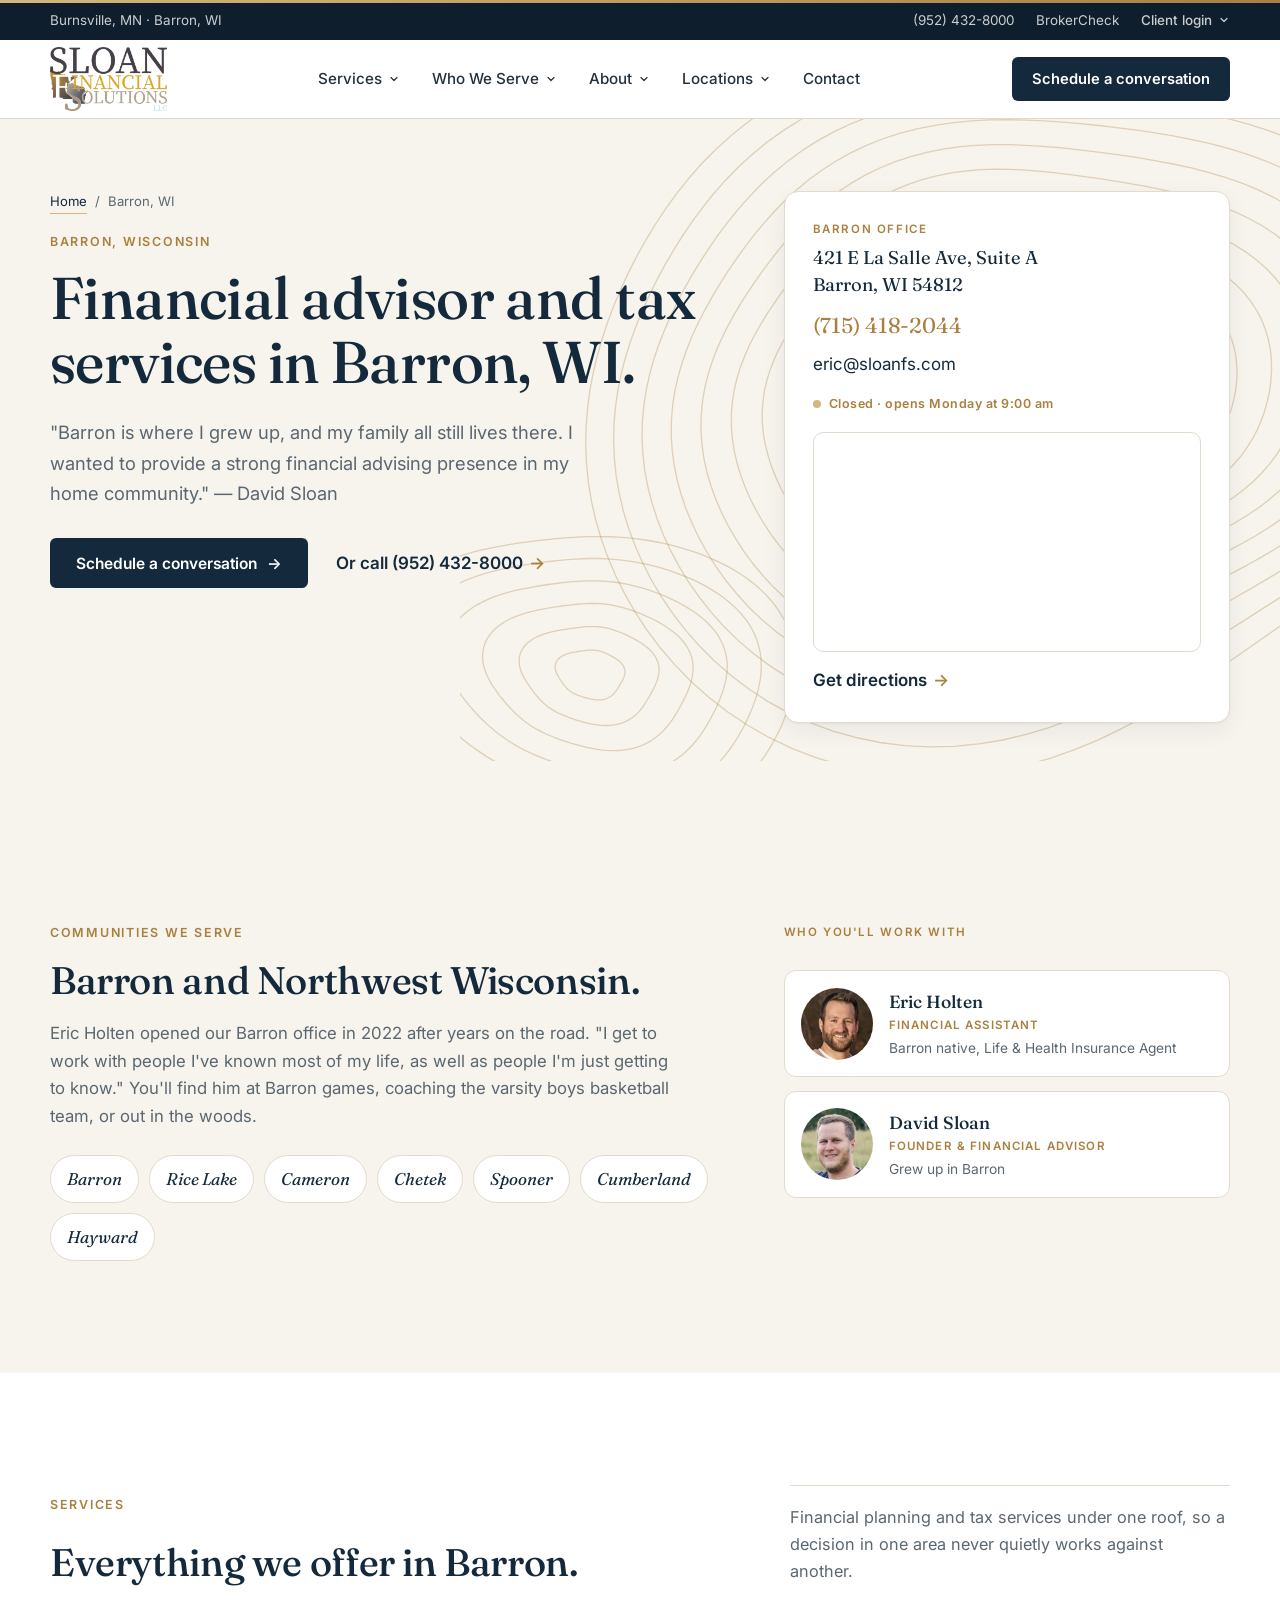
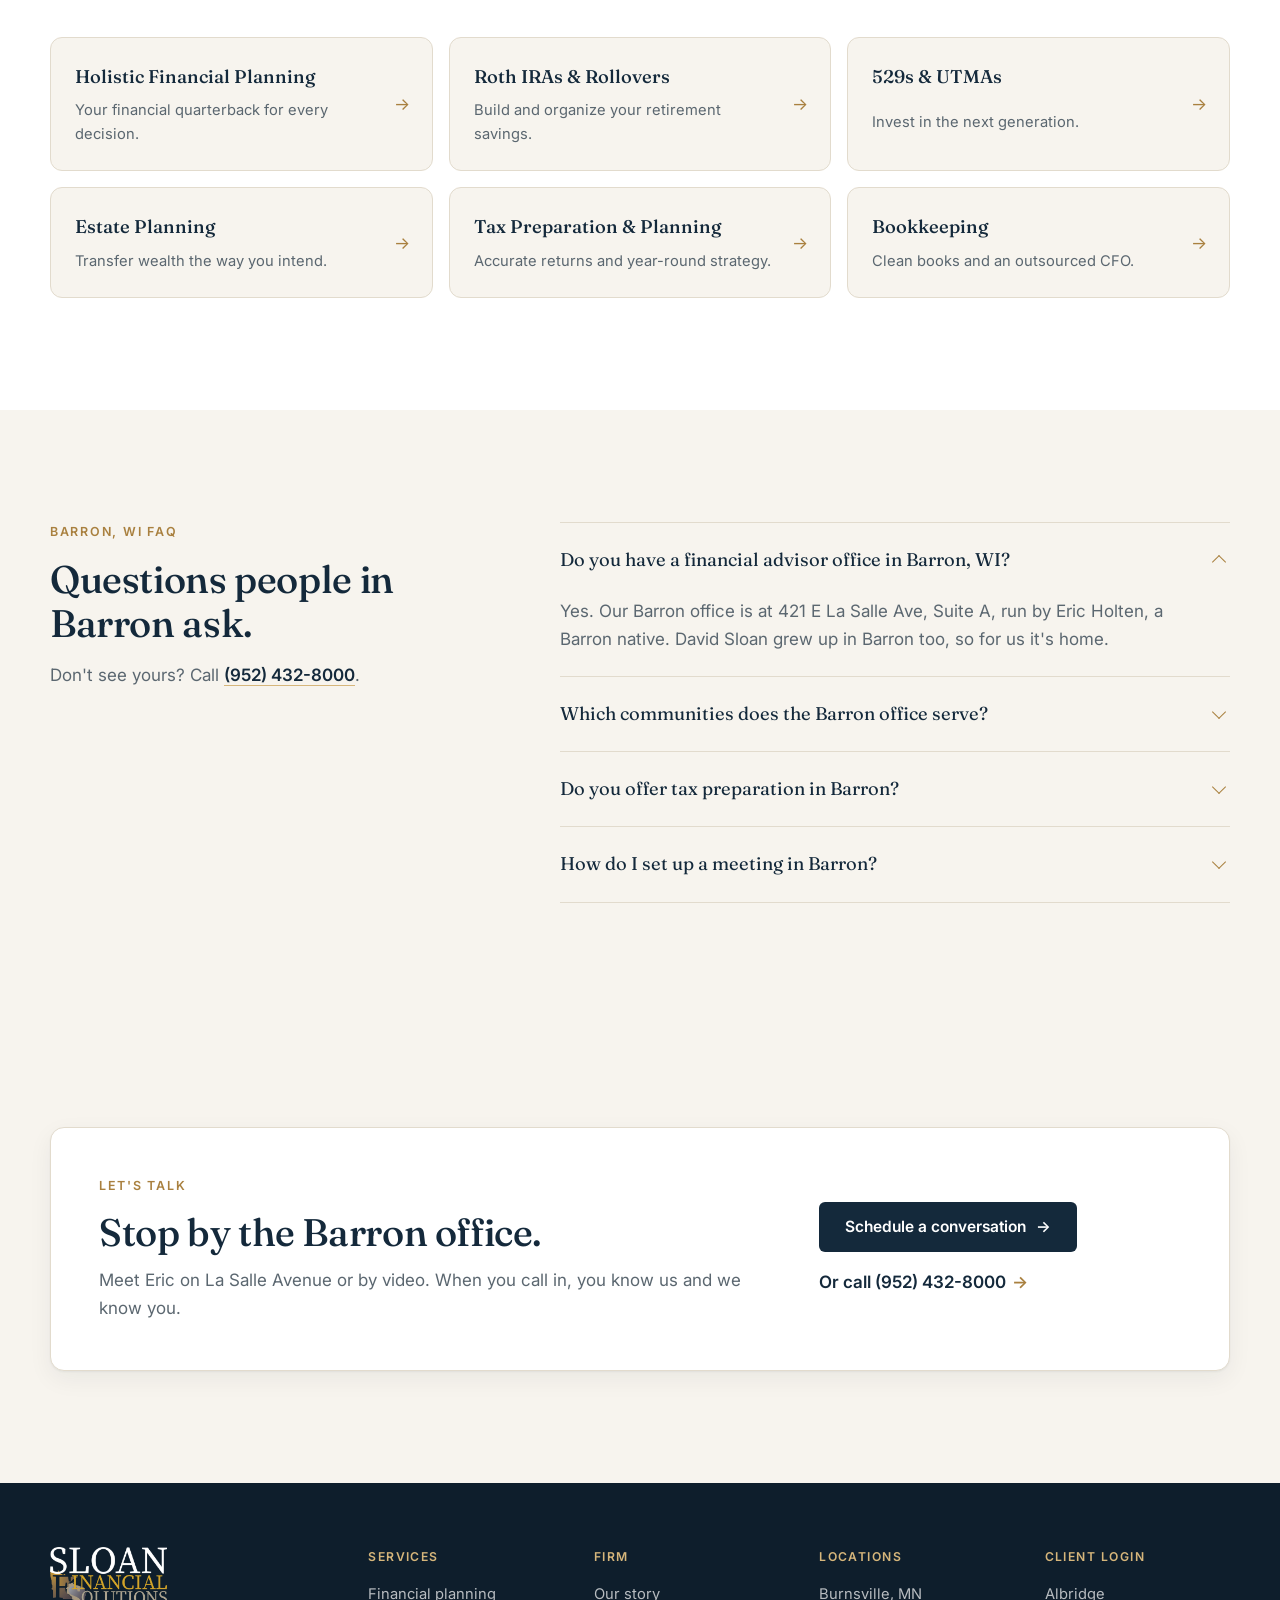
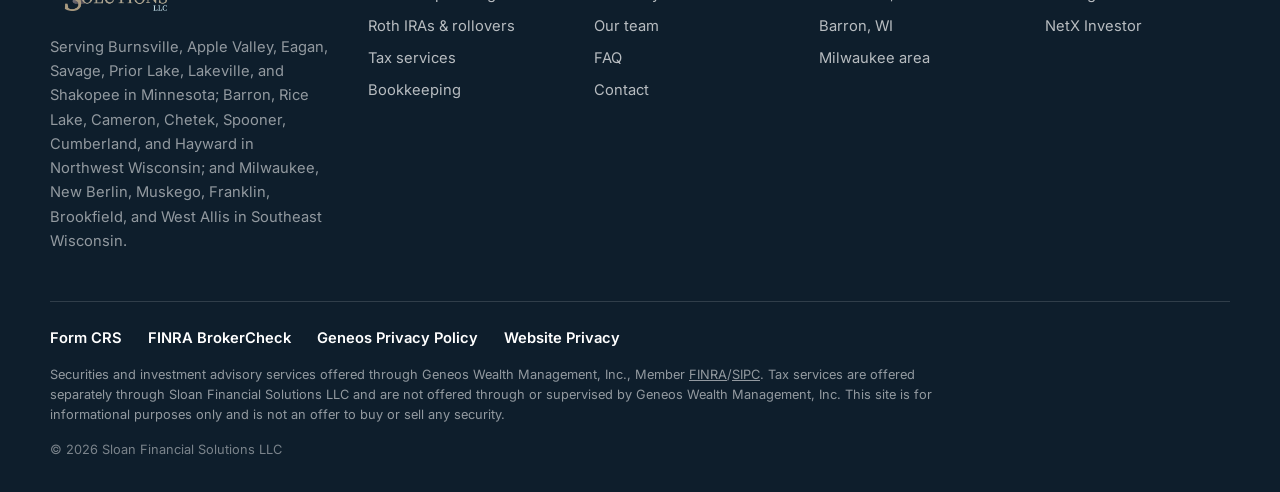
==== barron-wi.html @ e20a3472 "Compliance: point Form CRS and Geneos Privacy Policy links to current Geneos pages Co-Authored-By: C" ====
<!DOCTYPE html>
<html lang="en">
  <head>
    <meta charset="UTF-8" />
    <meta name="viewport" content="width=device-width, initial-scale=1.0" />
    <title>Financial Advisor &amp; Tax Services in Barron, WI | Sloan</title>
    <meta name="description" content="Financial advisor and tax office on La Salle Ave in Barron, WI, serving Rice Lake, Cameron, Chetek, Spooner, Cumberland, and Hayward." />
    <meta name="theme-color" content="#14293b" />
    <meta name="robots" content="index, follow" />
    <link rel="canonical" href="https://www.sloanfs.com/barron-wi" />
    <meta property="og:type" content="website" />
    <meta property="og:url" content="https://www.sloanfs.com/barron-wi" />
    <meta property="og:site_name" content="Sloan Financial Solutions" />
    <meta property="og:title" content="Financial Advisor &amp; Tax Services in Barron, WI | Sloan" />
    <meta property="og:description" content="Financial advisor and tax office on La Salle Ave in Barron, WI, serving Rice Lake, Cameron, Chetek, Spooner, Cumberland, and Hayward." />
    <meta property="og:image" content="https://www.sloanfs.com/og-image.png" />
    <meta name="twitter:card" content="summary_large_image" />
    <link rel="icon" href="/favicon.ico" sizes="any" />
    <link rel="icon" type="image/png" sizes="32x32" href="/favicon-32x32.png" />
    <link rel="icon" type="image/png" sizes="16x16" href="/favicon-16x16.png" />
    <link rel="apple-touch-icon" sizes="180x180" href="/apple-touch-icon.png" />
    <link rel="manifest" href="/site.webmanifest" />
    <link rel="preconnect" href="https://fonts.googleapis.com" />
    <link rel="preconnect" href="https://fonts.gstatic.com" crossorigin />
    <link
      href="https://fonts.googleapis.com/css2?family=Fraunces:ital,opsz,wght@0,9..144,400;0,9..144,500;1,9..144,400&family=Inter:wght@400;500;600&family=Caveat:wght@500&display=swap"
      rel="stylesheet"
    />
    <link rel="stylesheet" href="styles.css?v=13" />
    <script>document.documentElement.classList.add("js");if(!matchMedia("(prefers-reduced-motion: reduce)").matches)document.documentElement.classList.add("motion");</script>
    <script type="application/ld+json">
{
  "@context": "https://schema.org",
  "@type": "FinancialService",
  "@id": "https://www.sloanfs.com/barron-wi#office",
  "name": "Sloan Financial Solutions, Barron office",
  "url": "https://www.sloanfs.com/barron-wi",
  "telephone": "+1-715-418-2044",
  "email": "eric@sloanfs.com",
  "image": "https://www.sloanfs.com/og-image.png",
  "address": {
    "@type": "PostalAddress",
    "streetAddress": "421 E La Salle Ave, Suite A",
    "addressLocality": "Barron",
    "addressRegion": "WI",
    "postalCode": "54812",
    "addressCountry": "US"
  },
  "geo": {
    "@type": "GeoCoordinates",
    "latitude": 45.3999866,
    "longitude": -91.8520518
  },
  "openingHoursSpecification": {
    "@type": "OpeningHoursSpecification",
    "dayOfWeek": [
      "Monday",
      "Tuesday",
      "Wednesday",
      "Thursday",
      "Friday"
    ],
    "opens": "09:00",
    "closes": "16:30"
  },
  "areaServed": [
    "Barron WI",
    "Rice Lake WI",
    "Cameron WI",
    "Chetek WI",
    "Spooner WI",
    "Cumberland WI",
    "Hayward WI"
  ],
  "parentOrganization": {
    "@id": "https://www.sloanfs.com/#burnsville"
  },
  "priceRange": "$$"
}
    </script>
    <script type="application/ld+json">
{
  "@context": "https://schema.org",
  "@type": "FAQPage",
  "mainEntity": [
    {
      "@type": "Question",
      "name": "Do you have a financial advisor office in Barron, WI?",
      "acceptedAnswer": {
        "@type": "Answer",
        "text": "Yes. Our Barron office is at 421 E La Salle Ave, Suite A, run by Eric Holten, a Barron native. David Sloan grew up in Barron too, so for us it's home."
      }
    },
    {
      "@type": "Question",
      "name": "Which communities does the Barron office serve?",
      "acceptedAnswer": {
        "@type": "Answer",
        "text": "We work with clients in Barron, Rice Lake, Cameron, Chetek, Spooner, Cumberland, Hayward, and across Northwest Wisconsin, in person or by video."
      }
    },
    {
      "@type": "Question",
      "name": "Do you offer tax preparation in Barron?",
      "acceptedAnswer": {
        "@type": "Answer",
        "text": "Yes. We prepare individual and business returns and offer year-round tax planning and bookkeeping, coordinated with your financial plan."
      }
    },
    {
      "@type": "Question",
      "name": "How do I set up a meeting in Barron?",
      "acceptedAnswer": {
        "@type": "Answer",
        "text": "Call (715) 418-2044 or email eric@sloanfs.com. Office hours are Monday to Friday, 9:00 to 4:30."
      }
    }
  ]
}
    </script>
    <script type="application/ld+json">
{
  "@context": "https://schema.org",
  "@type": "BreadcrumbList",
  "itemListElement": [
    {
      "@type": "ListItem",
      "position": 1,
      "name": "Home",
      "item": "https://www.sloanfs.com/"
    },
    {
      "@type": "ListItem",
      "position": 2,
      "name": "Barron, WI",
      "item": "https://www.sloanfs.com/barron-wi"
    }
  ]
}
    </script>
  </head>
  <body class="page-detail page-location">
    <a class="skip-link" href="#main">Skip to content</a>
    <div class="scroll-progress" aria-hidden="true"></div>

    <!-- Utility bar -->
    <div class="utility">
      <div class="container utility-row">
        <p class="utility-loc">Burnsville, MN &middot; Barron, WI</p>
        <div class="utility-links">
          <a href="tel:9524328000">(952) 432-8000</a>
          <a href="https://brokercheck.finra.org/" target="_blank" rel="noopener noreferrer">BrokerCheck</a>
          <div class="nav-item has-menu utility-login">
            <button type="button" class="nav-trigger" aria-expanded="false" aria-controls="menu-login">
              Client login
              <svg class="chevron" viewBox="0 0 16 16" aria-hidden="true"><path d="M4 6l4 4 4-4" fill="none" stroke="currentColor" stroke-width="1.6" stroke-linecap="round" stroke-linejoin="round"/></svg>
            </button>
            <div class="nav-menu nav-menu-right" id="menu-login">
              <a href="https://www.mainaccount.com/gwm" target="_blank" rel="noopener noreferrer"><strong>Albridge</strong><span>Account statements and performance</span></a>
              <a href="https://www.netxinvestor.com/nxi/login" target="_blank" rel="noopener noreferrer"><strong>NetX Investor</strong><span>Brokerage account access</span></a>
            </div>
          </div>
        </div>
      </div>
    </div>

    <!-- Header -->
    <header class="site-header">
      <div class="container nav-wrap">
        <a href="/" class="brand" aria-label="Sloan Financial Solutions home">
          <img decoding="async" src="images/logo-horizontal-dark.png" alt="Sloan Financial Solutions LLC" class="brand-logo" width="420" height="230" />
        </a>

        <nav class="main-nav" id="main-nav" aria-label="Main navigation">
          <div class="nav-item has-menu">
            <button type="button" class="nav-trigger" aria-expanded="false" aria-controls="menu-services">
              Services
              <svg class="chevron" viewBox="0 0 16 16" aria-hidden="true"><path d="M4 6l4 4 4-4" fill="none" stroke="currentColor" stroke-width="1.6" stroke-linecap="round" stroke-linejoin="round"/></svg>
            </button>
            <div class="nav-menu nav-menu-wide" id="menu-services">
              <div class="nav-col">
                <p class="nav-col-title"><a class="nav-col-link" href="/financial-planning">Financial services</a></p>
                <a href="/financial-planning#holistic"><strong>Holistic Financial Planning</strong><span>Your financial quarterback</span></a>
                <a href="/financial-planning#roth-ira"><strong>Roth IRAs</strong><span>Build wealth</span></a>
                <a href="/financial-planning#rollovers"><strong>Rollovers</strong><span>Organize wealth</span></a>
                <a href="/financial-planning#saving-for-minors"><strong>Saving for Minors</strong><span>529s and UTMAs</span></a>
                <a href="/financial-planning#estate-planning"><strong>Estate Planning</strong><span>Transfer wealth</span></a>
              </div>
              <div class="nav-col">
                <p class="nav-col-title"><a class="nav-col-link" href="/tax-services">Tax &amp; accounting</a></p>
                <a href="/tax-services#tax-preparation"><strong>Tax Preparation</strong><span>Individuals and businesses</span></a>
                <a href="/tax-services#tax-planning"><strong>Tax Planning</strong><span>Year-round strategy</span></a>
                <a href="/tax-services#bookkeeping"><strong>Bookkeeping</strong><span>For small businesses</span></a>
                <a href="/tax-services#bookkeeping-plus"><strong>Bookkeeping Plus</strong><span>Your outsourced CFO</span></a>
              </div>
            </div>
          </div>

          <div class="nav-item has-menu">
            <button type="button" class="nav-trigger" aria-expanded="false" aria-controls="menu-serve">
              Who We Serve
              <svg class="chevron" viewBox="0 0 16 16" aria-hidden="true"><path d="M4 6l4 4 4-4" fill="none" stroke="currentColor" stroke-width="1.6" stroke-linecap="round" stroke-linejoin="round"/></svg>
            </button>
            <div class="nav-menu nav-menu-list" id="menu-serve"><a href="/#serve"><strong>Near-Retirees</strong></a><a href="/#serve"><strong>Retirees</strong></a><a href="/#serve"><strong>Career Changers</strong></a><a href="/#serve"><strong>Young Professionals</strong></a><a href="/#serve"><strong>Families &amp; Parents</strong></a><a href="/#serve"><strong>Business Owners</strong></a><a href="/#serve"><strong>Recent Inheritance Recipients</strong></a><a href="/#serve"><strong>Legacy Builders</strong></a></div>
          </div>

          <div class="nav-item has-menu">
            <button type="button" class="nav-trigger" aria-expanded="false" aria-controls="menu-about">
              About
              <svg class="chevron" viewBox="0 0 16 16" aria-hidden="true"><path d="M4 6l4 4 4-4" fill="none" stroke="currentColor" stroke-width="1.6" stroke-linecap="round" stroke-linejoin="round"/></svg>
            </button>
            <div class="nav-menu" id="menu-about">
              <a href="our-story.html"><strong>Our Story</strong><span>Why David started Sloan in 2020</span></a>
              <a href="/our-story#team"><strong>Our Team</strong><span>Meet David, Adam, and Eric</span></a>
              <a href="/#process"><strong>How We Work</strong><span>What to expect, step by step</span></a>
              <a href="/#year"><strong>A Year with Sloan</strong><span>What we do together, month by month</span></a>
              <a href="/#faq"><strong>FAQ</strong><span>Straight answers before you call</span></a>
            </div>
          </div>

          <div class="nav-item has-menu">
            <button type="button" class="nav-trigger" aria-expanded="false" aria-controls="menu-locations">
              Locations
              <svg class="chevron" viewBox="0 0 16 16" aria-hidden="true"><path d="M4 6l4 4 4-4" fill="none" stroke="currentColor" stroke-width="1.6" stroke-linecap="round" stroke-linejoin="round"/></svg>
            </button>
            <div class="nav-menu" id="menu-locations">
              <a href="/burnsville-mn"><strong>Burnsville, MN</strong><span>12301 Nicollet Ave, Suite 101</span></a>
              <a href="/barron-wi"><strong>Barron, WI</strong><span>421 E La Salle Ave, Suite A</span></a>
              <a href="/milwaukee-wi"><strong>Milwaukee area</strong><span>Tax &amp; planning by video and phone</span></a>
            </div>
          </div>

          <a class="nav-link" href="/#contact">Contact</a>
        </nav>

        <div class="nav-actions">
          <a href="/#contact" class="button button-primary button-nav">Schedule a conversation</a>
          <button type="button" class="nav-toggle" aria-expanded="false" aria-controls="main-nav" aria-label="Open menu">
            <span></span><span></span><span></span>
          </button>
        </div>
      </div>
    </header>

    <main id="main">
      <section class="story-hero page-hero">
        <img decoding="async" src="images/contours.svg" data-depth="-24" class="hero-contours" alt="" aria-hidden="true" width="900" height="700" />
        <div class="container story-hero-grid">
          <div class="story-hero-copy">
            <nav class="crumbs" aria-label="Breadcrumb"><a href="/">Home</a><span aria-hidden="true">/</span><span>Barron, WI</span></nav>
            <p class="eyebrow">Barron, Wisconsin</p>
            <h1>Financial advisor and tax services in Barron, WI.</h1>
            <p class="lead">"Barron is where I grew up, and my family all still lives there. I wanted to provide a strong financial advising presence in my home community." &mdash; David Sloan</p>
            <div class="hero-actions">
              <a href="/#contact" class="button button-primary button-arrow">Schedule a conversation <span aria-hidden="true">&rarr;</span></a>
              <a href="tel:9524328000" class="text-cta">Or call (952) 432-8000 <span aria-hidden="true">&rarr;</span></a>
            </div>
          </div>
          <aside class="loc-card">
            <p class="loc-card-title">Barron office</p>
            <p class="loc-addr">421 E La Salle Ave, Suite A<br />Barron, WI 54812</p>
            <p><a class="loc-phone" href="tel:7154182044">(715) 418-2044</a></p>
            <p><a href="mailto:eric@sloanfs.com">eric@sloanfs.com</a></p>
            <p class="loc-hours"><span class="status" data-status><span class="status-dot"></span><span class="status-text">Mon to Fri, 9:00 to 4:30</span></span></p>
            <div class="loc-map"><iframe title="Map of the Barron office" src="https://maps.google.com/maps?q=421+E+La+Salle+Ave+Barron+WI+54812&amp;z=14&amp;hl=en&amp;output=embed" loading="lazy" referrerpolicy="no-referrer-when-downgrade"></iframe></div>
            <a class="text-cta" href="https://maps.google.com/?q=421+E+La+Salle+Ave+Barron+WI+54812" target="_blank" rel="noopener noreferrer">Get directions <span aria-hidden="true">&rarr;</span></a>
          </aside>
        </div>
      </section>
      <section class="loc-area section">
        <div class="container loc-area-grid">
          <div>
            <p class="eyebrow">Communities we serve</p>
            <h2>Barron and Northwest Wisconsin.</h2>
            <p class="loc-area-text">Eric Holten opened our Barron office in 2022 after years on the road. "I get to work with people I've known most of my life, as well as people I'm just getting to know." You'll find him at Barron games, coaching the varsity boys basketball team, or out in the woods.</p>
            <ul class="chips"><li>Barron</li><li>Rice Lake</li><li>Cameron</li><li>Chetek</li><li>Spooner</li><li>Cumberland</li><li>Hayward</li></ul>
          </div>
          <div class="loc-people">
            <p class="loc-people-title">Who you'll work with</p>
            <a class="person-mini" href="/our-story#eric">
              <img decoding="async" src="images/team-eric.jpg" alt="Eric Holten" width="120" height="120" loading="lazy" />
              <span><strong>Eric Holten</strong><em>Financial Assistant</em><small>Barron native, Life &amp; Health Insurance Agent</small></span>
            </a><a class="person-mini" href="/our-story#david">
              <img decoding="async" src="images/team-david.jpg" alt="David Sloan" width="120" height="120" loading="lazy" />
              <span><strong>David Sloan</strong><em>Founder &amp; Financial Advisor</em><small>Grew up in Barron</small></span>
            </a>
          </div>
        </div>
      </section>
      <section class="loc-services section">
        <div class="container">
          <div class="section-head">
            <p class="eyebrow">Services</p>
            <h2>Everything we offer in Barron.</h2>
            <p class="section-sub">Financial planning and tax services under one roof, so a decision in one area never quietly works against another.</p>
          </div>
          <div class="loc-svc-grid"><a class="loc-svc" href="/financial-planning#holistic"><strong>Holistic Financial Planning</strong><span>Your financial quarterback for every decision.</span><em aria-hidden="true">&rarr;</em></a><a class="loc-svc" href="/financial-planning#roth-ira"><strong>Roth IRAs &amp; Rollovers</strong><span>Build and organize your retirement savings.</span><em aria-hidden="true">&rarr;</em></a><a class="loc-svc" href="/financial-planning#saving-for-minors"><strong>529s &amp; UTMAs</strong><span>Invest in the next generation.</span><em aria-hidden="true">&rarr;</em></a><a class="loc-svc" href="/financial-planning#estate-planning"><strong>Estate Planning</strong><span>Transfer wealth the way you intend.</span><em aria-hidden="true">&rarr;</em></a><a class="loc-svc" href="/tax-services#tax-preparation"><strong>Tax Preparation &amp; Planning</strong><span>Accurate returns and year-round strategy.</span><em aria-hidden="true">&rarr;</em></a><a class="loc-svc" href="/tax-services#bookkeeping"><strong>Bookkeeping</strong><span>Clean books and an outsourced CFO.</span><em aria-hidden="true">&rarr;</em></a></div>
        </div>
      </section>
      <section class="faq section">
        <div class="container faq-grid">
          <div class="faq-head">
            <p class="eyebrow">Barron, WI FAQ</p>
            <h2>Questions people in Barron ask.</h2>
            <p>Don't see yours? Call <a href="tel:9524328000">(952) 432-8000</a>.</p>
          </div>
          <div class="faq-list">
            <details class="faq-item" open>
              <summary>Do you have a financial advisor office in Barron, WI?</summary>
              <p>Yes. Our Barron office is at 421 E La Salle Ave, Suite A, run by Eric Holten, a Barron native. David Sloan grew up in Barron too, so for us it's home.</p>
            </details>
            <details class="faq-item">
              <summary>Which communities does the Barron office serve?</summary>
              <p>We work with clients in Barron, Rice Lake, Cameron, Chetek, Spooner, Cumberland, Hayward, and across Northwest Wisconsin, in person or by video.</p>
            </details>
            <details class="faq-item">
              <summary>Do you offer tax preparation in Barron?</summary>
              <p>Yes. We prepare individual and business returns and offer year-round tax planning and bookkeeping, coordinated with your financial plan.</p>
            </details>
            <details class="faq-item">
              <summary>How do I set up a meeting in Barron?</summary>
              <p>Call <a href="tel:7154182044">(715) 418-2044</a> or email <a href="mailto:eric@sloanfs.com">eric@sloanfs.com</a>. Office hours are Monday to Friday, 9:00 to 4:30.</p>
            </details>
          </div>
        </div>
      </section>
      <section class="story-cta section">
        <div class="container story-cta-inner">
          <div>
            <p class="eyebrow">Let's talk</p>
            <h2>Stop by the Barron office.</h2>
            <p>Meet Eric on La Salle Avenue or by video. When you call in, you know us and we know you.</p>
          </div>
          <div class="story-cta-actions">
            <a href="/#contact" class="button button-primary button-arrow">Schedule a conversation <span aria-hidden="true">&rarr;</span></a>
            <a href="tel:9524328000" class="text-cta">Or call (952) 432-8000 <span aria-hidden="true">&rarr;</span></a>
          </div>
        </div>
      </section>
    </main>


    <footer class="site-footer">
      <div class="container footer-grid">
        <div>
          <a href="/" class="brand brand-footer" aria-label="Sloan Financial Solutions home">
            <img decoding="async" src="images/logo-horizontal-light.png" alt="Sloan Financial Solutions LLC" class="brand-logo" width="420" height="230" loading="lazy" />
          </a>
          <p class="footer-note">Serving Burnsville, Apple Valley, Eagan, Savage, Prior Lake, Lakeville, and Shakopee in Minnesota; Barron, Rice Lake, Cameron, Chetek, Spooner, Cumberland, and Hayward in Northwest Wisconsin; and Milwaukee, New Berlin, Muskego, Franklin, Brookfield, and West Allis in Southeast Wisconsin.</p>
        </div>
        <div>
          <p class="footer-title">Services</p>
          <ul>
            <li><a href="/financial-planning">Financial planning</a></li>
            <li><a href="/financial-planning#roth-ira">Roth IRAs &amp; rollovers</a></li>
            <li><a href="/tax-services">Tax services</a></li>
            <li><a href="/tax-services#bookkeeping">Bookkeeping</a></li>
          </ul>
        </div>
        <div>
          <p class="footer-title">Firm</p>
          <ul>
            <li><a href="our-story.html">Our story</a></li>
            <li><a href="/our-story#team">Our team</a></li>
            <li><a href="/#faq">FAQ</a></li>
            <li><a href="/#contact">Contact</a></li>
          </ul>
        </div>
        <div>
          <p class="footer-title">Locations</p>
          <ul>
            <li><a href="/burnsville-mn">Burnsville, MN</a></li>
            <li><a href="/barron-wi">Barron, WI</a></li>
            <li><a href="/milwaukee-wi">Milwaukee area</a></li>
          </ul>
        </div>
        <div>
          <p class="footer-title">Client login</p>
          <ul>
            <li><a href="https://www.mainaccount.com/gwm" target="_blank" rel="noopener noreferrer">Albridge</a></li>
            <li><a href="https://www.netxinvestor.com/nxi/login" target="_blank" rel="noopener noreferrer">NetX Investor</a></li>
          </ul>
        </div>
      </div>

      <div class="container footer-legal">
        <p class="legal-links">
          <a href="https://www.geneoswealth.com/reg-bi-form-crs-disclosure.html" target="_blank" rel="noopener noreferrer">Form CRS</a>
          <a href="https://brokercheck.finra.org/" target="_blank" rel="noopener noreferrer">FINRA BrokerCheck</a>
          <a href="https://www.geneoswealth.com/privacy-policy.html" target="_blank" rel="noopener noreferrer">Geneos Privacy Policy</a>
          <a href="privacy.html">Website Privacy</a>
        </p>
        <p class="disclosure">
          Securities and investment advisory services offered through Geneos Wealth Management, Inc.,
          Member <a href="https://www.finra.org/" target="_blank" rel="noopener noreferrer">FINRA</a>/<a href="https://www.sipc.org/" target="_blank" rel="noopener noreferrer">SIPC</a>.
          Tax services are offered separately through Sloan Financial Solutions LLC and are not
          offered through or supervised by Geneos Wealth Management, Inc. This site is for
          informational purposes only and is not an offer to buy or sell any security.
        </p>
        <p class="copyright">&copy; <span id="copyright-year">2026</span> Sloan Financial Solutions LLC</p>
      </div>
    </footer>
    <div class="mobile-cta" aria-label="Quick contact">
      <a href="tel:9524328000" class="mobile-cta-call">Call</a>
      <a href="/#contact" class="mobile-cta-book">Schedule a conversation</a>
    </div>

    <script src="vendor/lenis.min.js" defer></script>
    <script src="script.js?v=13" defer></script>
  </body>
</html>
---- styles.css ----
/* ==================================================================
   Sloan Financial Solutions
   Built from a review of 110 financial advisor homepages:
   warm off-white ground, one deep navy, one brass accent,
   serif display headings, sans body, numerals instead of icons.
   ================================================================== */

:root {
  --bg: #f7f4ee;
  --bg-alt: #efe9de;
  --white: #ffffff;
  --navy: #14293b;
  --navy-2: #1d3a52;
  --navy-3: #0e1e2c;
  --ink: #23313c;
  --muted: #5b6770;
  --line: #e2dbcd;
  --line-dark: rgba(255, 255, 255, 0.14);
  --brass: #a9803f;
  --brass-light: #d6b67b;
  --brass-tint: #f3ead8;
  --radius: 10px;
  --shadow: 0 1px 2px rgba(20, 41, 59, 0.05), 0 8px 24px rgba(20, 41, 59, 0.06);
  --serif: "Fraunces", Georgia, "Times New Roman", serif;
  --sans: "Inter", "Helvetica Neue", Arial, sans-serif;
}

* { box-sizing: border-box; }

html { scroll-behavior: smooth; scroll-padding-top: 90px; }

body {
  margin: 0;
  font-family: var(--sans);
  font-size: 17px;
  line-height: 1.65;
  color: var(--ink);
  background: var(--bg);
  -webkit-font-smoothing: antialiased;
}

img { max-width: 100%; height: auto; display: block; }

[hidden] { display: none !important; }

h1, h2, h3 {
  margin: 0;
  font-family: var(--serif);
  font-weight: 500;
  color: var(--navy);
  letter-spacing: -0.01em;
}

h1 { font-size: clamp(2.4rem, 4.6vw, 3.75rem); line-height: 1.08; }
h2 { font-size: clamp(1.85rem, 3vw, 2.5rem); line-height: 1.15; }
h3 { font-size: 1.3rem; line-height: 1.25; }

p { margin: 0 0 1em; }

a { color: inherit; text-decoration: none; }

ul, ol { margin: 0; padding: 0; list-style: none; }

button { font: inherit; }

.container { width: min(1180px, calc(100% - 48px)); margin: 0 auto; }

.section { padding: 112px 0; }

.section-head { max-width: 680px; margin-bottom: 52px; }

.eyebrow {
  margin: 0 0 14px;
  font-size: 0.78rem;
  font-weight: 600;
  letter-spacing: 0.14em;
  text-transform: uppercase;
  color: var(--brass);
}

.eyebrow-light { color: var(--brass-light); }

.visually-hidden {
  position: absolute;
  width: 1px;
  height: 1px;
  overflow: hidden;
  clip: rect(0 0 0 0);
  white-space: nowrap;
}

.skip-link {
  position: absolute;
  left: 16px;
  top: -60px;
  z-index: 100;
  padding: 10px 16px;
  background: var(--navy);
  color: #fff;
  border-radius: 6px;
}

.skip-link:focus { top: 12px; }

:focus-visible { outline: 2px solid var(--brass); outline-offset: 3px; }

/* ------------------------------------------------------------------
   Buttons and links
   ------------------------------------------------------------------ */

.button {
  display: inline-flex;
  align-items: center;
  justify-content: center;
  min-height: 50px;
  padding: 0 26px;
  border-radius: 6px;
  font-size: 0.97rem;
  font-weight: 600;
  white-space: nowrap;
  transition: background 0.2s ease;
}

.button-primary { background: var(--navy); color: #fff; }

.button-primary:hover { background: var(--navy-2); }

.button-nav { min-height: 44px; padding: 0 20px; font-size: 0.92rem; }

.text-cta {
  display: inline-flex;
  align-items: center;
  gap: 6px;
  font-weight: 600;
  color: var(--navy);
}

.text-cta span { color: var(--brass); transition: transform 0.2s ease; }

.text-cta:hover span { transform: translateX(3px); }

.text-cta-light { color: #fff; }

.text-cta-light span { color: var(--brass-light); }

/* ------------------------------------------------------------------
   Utility bar
   ------------------------------------------------------------------ */

.utility { background: var(--navy-3); color: rgba(255, 255, 255, 0.78); font-size: 0.84rem; }

.utility-row {
  display: flex;
  align-items: center;
  justify-content: space-between;
  gap: 16px;
  min-height: 40px;
}

.utility-loc { margin: 0; }

.utility-links { display: flex; align-items: center; gap: 22px; }

.utility-links > a:hover { color: #fff; }

.utility .nav-trigger {
  padding: 4px 0;
  color: rgba(255, 255, 255, 0.78);
  font-size: 0.84rem;
  background: none;
}

.utility .nav-trigger:hover,
.utility .nav-item.open .nav-trigger { color: #fff; background: none; }

/* ------------------------------------------------------------------
   Header and navigation
   ------------------------------------------------------------------ */

.site-header {
  position: sticky;
  top: 0;
  z-index: 50;
  background: rgba(255, 255, 255, 0.97);
  border-bottom: 1px solid var(--line);
}

.nav-wrap {
  display: flex;
  align-items: center;
  justify-content: space-between;
  gap: 24px;
  min-height: 78px;
}

.brand { display: inline-flex; align-items: center; gap: 12px; }

.brand-mark {
  display: inline-flex;
  align-items: center;
  justify-content: center;
  width: 40px;
  height: 40px;
  border-radius: 50%;
  background: var(--navy);
  font-family: var(--serif);
  font-size: 1.2rem;
  color: var(--brass-light);
}

.brand-text { display: inline-flex; flex-direction: column; line-height: 1.2; }

.brand-text strong {
  font-family: var(--serif);
  font-size: 1.12rem;
  font-weight: 500;
  color: var(--navy);
  white-space: nowrap;
}

.brand-text small { font-size: 0.74rem; color: var(--muted); white-space: nowrap; }

.main-nav { display: flex; align-items: center; gap: 4px; }

.nav-item { position: relative; }

.nav-trigger,
.nav-link {
  display: inline-flex;
  align-items: center;
  gap: 6px;
  padding: 10px 14px;
  border: 0;
  border-radius: 6px;
  background: transparent;
  color: var(--ink);
  font-size: 0.95rem;
  font-weight: 500;
  cursor: pointer;
  white-space: nowrap;
}

.nav-trigger:hover,
.nav-link:hover,
.nav-item.open .nav-trigger { background: var(--bg); color: var(--navy); }

.chevron { width: 12px; height: 12px; flex: none; transition: transform 0.2s ease; }

.nav-item.open .chevron { transform: rotate(180deg); }

.nav-menu {
  position: absolute;
  top: calc(100% + 8px);
  left: 0;
  z-index: 60;
  min-width: 300px;
  padding: 8px;
  background: var(--white);
  border: 1px solid var(--line);
  border-radius: var(--radius);
  box-shadow: 0 18px 40px rgba(20, 41, 59, 0.14);
  opacity: 0;
  visibility: hidden;
  transform: translateY(-4px);
  transition: opacity 0.15s ease, transform 0.15s ease, visibility 0.15s;
}

.nav-menu-right { left: auto; right: 0; }

.nav-item.open .nav-menu { opacity: 1; visibility: visible; transform: none; }

.nav-menu a {
  display: block;
  padding: 10px 12px;
  border-radius: 6px;
  color: var(--ink);
}

.nav-menu a:hover { background: var(--bg); }

.nav-menu strong { display: block; font-size: 0.95rem; font-weight: 600; color: var(--navy); }

.nav-menu span { display: block; font-size: 0.82rem; color: var(--muted); }

.nav-actions { display: flex; align-items: center; gap: 12px; }

.nav-toggle {
  display: none;
  flex-direction: column;
  justify-content: center;
  gap: 5px;
  width: 44px;
  height: 44px;
  padding: 0 11px;
  border: 1px solid var(--line);
  border-radius: 6px;
  background: var(--white);
  cursor: pointer;
}

.nav-toggle span { display: block; height: 2px; background: var(--navy); transition: transform 0.2s ease, opacity 0.2s ease; }

.nav-open .nav-toggle span:nth-child(1) { transform: translateY(7px) rotate(45deg); }
.nav-open .nav-toggle span:nth-child(2) { opacity: 0; }
.nav-open .nav-toggle span:nth-child(3) { transform: translateY(-7px) rotate(-45deg); }

/* ------------------------------------------------------------------
   Hero
   ------------------------------------------------------------------ */

.hero { padding: 80px 0 96px; }

.hero-grid {
  display: grid;
  grid-template-columns: 1.05fr 0.95fr;
  gap: 64px;
  align-items: center;
}

.lead { margin: 24px 0 0; max-width: 540px; font-size: 1.15rem; color: var(--muted); }

.hero-actions { display: flex; flex-wrap: wrap; align-items: center; gap: 14px 28px; margin-top: 34px; }

.hero-address { margin: 30px 0 0; font-size: 0.88rem; color: var(--muted); }

.hero-photo { position: relative; margin: 0; }

.hero-photo img {
  width: 100%;
  aspect-ratio: 5 / 4;
  object-fit: cover;
  object-position: 25% 60%;
  border-radius: var(--radius);
}

.hero-card {
  position: absolute;
  left: -28px;
  bottom: 28px;
  display: flex;
  flex-direction: column;
  gap: 2px;
  padding: 18px 22px;
  background: var(--white);
  border-radius: var(--radius);
  box-shadow: var(--shadow);
}

.hero-card-label {
  font-size: 0.72rem;
  font-weight: 600;
  letter-spacing: 0.12em;
  text-transform: uppercase;
  color: var(--brass);
}

.hero-card-value { font-family: var(--serif); font-size: 1.12rem; color: var(--navy); }

.hero-card-note { font-size: 0.85rem; color: var(--muted); }

/* ------------------------------------------------------------------
   Trust strip
   ------------------------------------------------------------------ */

.trust { background: var(--white); border-top: 1px solid var(--line); border-bottom: 1px solid var(--line); }

.trust-row { display: grid; grid-template-columns: repeat(4, minmax(0, 1fr)); }

.trust-row p {
  margin: 0;
  padding: 28px 24px;
  border-left: 1px solid var(--line);
}

.trust-row p:first-child { border-left: 0; padding-left: 0; }

.trust-row strong {
  display: block;
  font-family: var(--serif);
  font-size: 1.15rem;
  font-weight: 500;
  color: var(--navy);
}

.trust-row span { display: block; font-size: 0.9rem; color: var(--muted); }

/* ------------------------------------------------------------------
   Meet David
   ------------------------------------------------------------------ */

.about-grid {
  display: grid;
  grid-template-columns: 0.8fr 1.2fr;
  gap: 72px;
  align-items: center;
}

.portrait {
  display: flex;
  flex-direction: column;
  align-items: center;
  justify-content: center;
  gap: 10px;
  aspect-ratio: 4 / 5;
  border-radius: var(--radius);
  background: linear-gradient(160deg, var(--navy-2), var(--navy));
  color: var(--brass-light);
}

.portrait span { font-family: var(--serif); font-size: 4rem; line-height: 1; }

.portrait small { font-size: 0.75rem; letter-spacing: 0.12em; text-transform: uppercase; color: rgba(255, 255, 255, 0.5); }

.about-copy h2 { margin-bottom: 26px; font-style: italic; }

.about-copy p { color: var(--muted); }

.signature-row { display: flex; flex-direction: column; margin-top: 24px; }

.signature { font-family: "Caveat", cursive; font-size: 2.3rem; line-height: 1; color: var(--navy); }

.signature-caption { margin-top: 6px; font-size: 0.85rem; color: var(--muted); }

/* ------------------------------------------------------------------
   Services
   ------------------------------------------------------------------ */

.services { background: var(--white); }

.service-grid { display: grid; grid-template-columns: repeat(4, minmax(0, 1fr)); gap: 20px; }

.service-card {
  display: flex;
  flex-direction: column;
  padding: 30px 26px;
  background: var(--bg);
  border: 1px solid var(--line);
  border-radius: var(--radius);
  transition: border-color 0.2s ease, box-shadow 0.2s ease;
}

.service-card:hover { border-color: var(--brass-light); box-shadow: var(--shadow); }

.service-num {
  margin-bottom: 18px;
  font-family: var(--serif);
  font-size: 1rem;
  color: var(--brass);
}

.service-card h3 { margin-bottom: 10px; }

.service-card > p { font-size: 0.95rem; color: var(--muted); }

.ticks { margin-top: auto; padding-top: 16px; border-top: 1px solid var(--line); display: grid; gap: 8px; }

.ticks li {
  position: relative;
  padding-left: 22px;
  font-size: 0.9rem;
  color: var(--ink);
}

.ticks li::before {
  content: "";
  position: absolute;
  left: 2px;
  top: 7px;
  width: 10px;
  height: 6px;
  border-left: 1.6px solid var(--brass);
  border-bottom: 1.6px solid var(--brass);
  transform: rotate(-45deg);
}

/* ------------------------------------------------------------------
   Comparison
   ------------------------------------------------------------------ */

.compare-grid {
  display: grid;
  grid-template-columns: 0.85fr 1.15fr;
  gap: 64px;
  align-items: center;
}

.compare-copy h2 { margin-bottom: 20px; }

.compare-copy p { color: var(--muted); }

.table-wrap { overflow-x: auto; }

.compare-table {
  width: 100%;
  min-width: 520px;
  border-collapse: separate;
  border-spacing: 0;
  background: var(--white);
  border: 1px solid var(--line);
  border-radius: var(--radius);
  overflow: hidden;
  font-size: 0.95rem;
}

.compare-table th,
.compare-table td { padding: 17px 20px; text-align: left; border-bottom: 1px solid var(--line); }

.compare-table tbody tr:last-child th,
.compare-table tbody tr:last-child td { border-bottom: 0; }

.compare-table thead th {
  font-size: 0.78rem;
  font-weight: 600;
  letter-spacing: 0.08em;
  text-transform: uppercase;
  color: var(--muted);
  background: var(--bg);
}

.compare-table tbody th { font-weight: 500; color: var(--ink); }

.compare-table td { color: var(--muted); }

.compare-table .col-sloan { background: var(--navy); color: #fff; font-weight: 600; }

.compare-table thead .col-sloan { color: var(--brass-light); background: var(--navy-3); }

.compare-table tbody tr:not(:last-child) .col-sloan { border-bottom-color: var(--line-dark); }

/* ------------------------------------------------------------------
   Who we serve
   ------------------------------------------------------------------ */

.serve { background: var(--white); }

.serve-grid { display: grid; grid-template-columns: repeat(3, minmax(0, 1fr)); gap: 24px; }

.serve-card {
  overflow: hidden;
  background: var(--bg);
  border: 1px solid var(--line);
  border-radius: var(--radius);
}

.serve-card img { width: 100%; aspect-ratio: 3 / 2; object-fit: cover; }

.serve-body { padding: 26px 26px 28px; }

.serve-body h3 { margin-bottom: 14px; }

.questions { display: grid; gap: 10px; }

.questions li {
  padding-left: 16px;
  border-left: 2px solid var(--brass-light);
  font-family: var(--serif);
  font-style: italic;
  font-size: 1rem;
  line-height: 1.45;
  color: var(--ink);
}

/* ------------------------------------------------------------------
   Process
   ------------------------------------------------------------------ */

.steps { display: grid; grid-template-columns: repeat(4, minmax(0, 1fr)); gap: 24px; counter-reset: none; }

.steps li { padding-top: 22px; border-top: 2px solid var(--navy); }

.step-num {
  display: block;
  margin-bottom: 12px;
  font-family: var(--serif);
  font-size: 2rem;
  line-height: 1;
  color: var(--brass);
}

.steps h3 { margin-bottom: 8px; }

.steps p { margin: 0; font-size: 0.95rem; color: var(--muted); }

/* ------------------------------------------------------------------
   Team
   ------------------------------------------------------------------ */

.team { background: var(--white); }

.team-grid { display: grid; grid-template-columns: repeat(3, minmax(0, 300px)); gap: 28px; }

.team-photo {
  display: flex;
  align-items: center;
  justify-content: center;
  aspect-ratio: 1 / 1;
  margin-bottom: 18px;
  border-radius: var(--radius);
  background: linear-gradient(160deg, var(--navy-2), var(--navy));
  font-family: var(--serif);
  font-size: 3rem;
  color: var(--brass-light);
}

.team-card-soon .team-photo { background: var(--bg-alt); color: var(--muted); }

.team-role { margin: 4px 0 6px; font-size: 0.9rem; color: var(--muted); }

.team-contact { margin: 0; font-size: 0.9rem; }

.team-contact a { color: var(--navy); border-bottom: 1px solid var(--brass-light); }

/* ------------------------------------------------------------------
   FAQ
   ------------------------------------------------------------------ */

.faq-grid { display: grid; grid-template-columns: 0.8fr 1.2fr; gap: 64px; align-items: start; }

.faq-head h2 { margin-bottom: 16px; }

.faq-head p { color: var(--muted); }

.faq-head a { color: var(--navy); font-weight: 600; border-bottom: 1px solid var(--brass-light); }

.faq-list { border-top: 1px solid var(--line); }

.faq-item { border-bottom: 1px solid var(--line); }

.faq-item summary {
  position: relative;
  padding: 22px 44px 22px 0;
  list-style: none;
  cursor: pointer;
  font-family: var(--serif);
  font-size: 1.15rem;
  color: var(--navy);
}

.faq-item summary::-webkit-details-marker { display: none; }

.faq-item summary::after {
  content: "";
  position: absolute;
  right: 6px;
  top: 50%;
  width: 9px;
  height: 9px;
  border-right: 1.6px solid var(--brass);
  border-bottom: 1.6px solid var(--brass);
  transform: translateY(-70%) rotate(45deg);
  transition: transform 0.2s ease;
}

.faq-item[open] summary::after { transform: translateY(-30%) rotate(225deg); }

.faq-item p { margin: 0; padding: 0 0 22px; max-width: 620px; color: var(--muted); }

.faq-item a { color: var(--navy); font-weight: 600; border-bottom: 1px solid var(--brass-light); }

/* ------------------------------------------------------------------
   Contact
   ------------------------------------------------------------------ */

.contact { background: var(--navy); color: rgba(255, 255, 255, 0.82); }

.contact-head { max-width: 640px; margin-bottom: 48px; }

.contact-head h2 { margin-bottom: 14px; color: #fff; }

.office-grid { display: grid; grid-template-columns: 1fr 1fr 1.3fr; gap: 24px; }

.office-card {
  padding: 30px 28px;
  border: 1px solid var(--line-dark);
  border-radius: var(--radius);
  background: rgba(255, 255, 255, 0.04);
}

.office-card h3 { margin-bottom: 14px; color: #fff; }

.office-card p { margin: 0 0 6px; font-size: 0.95rem; }

.office-card a:hover { color: #fff; }

.office-address { color: #fff; }

.office-phone { font-family: var(--serif); font-size: 1.3rem; color: var(--brass-light); }

.office-meta { margin-top: 10px !important; margin-bottom: 18px !important; font-size: 0.85rem !important; color: rgba(255, 255, 255, 0.6); }

.map-card { overflow: hidden; min-height: 280px; border-radius: var(--radius); background: var(--navy-2); }

.map-card iframe { display: block; width: 100%; height: 100%; min-height: 280px; border: 0; filter: grayscale(0.3); }

/* ------------------------------------------------------------------
   Footer
   ------------------------------------------------------------------ */

.site-footer { padding: 64px 0 32px; background: var(--navy-3); color: rgba(255, 255, 255, 0.7); font-size: 0.92rem; }

.site-footer .brand-text strong { color: #fff; }

.site-footer .brand-mark { background: rgba(255, 255, 255, 0.08); }

.footer-grid { display: grid; grid-template-columns: 1.6fr 1fr 1fr 1fr; gap: 40px; }

.footer-note { margin: 16px 0 0; max-width: 300px; color: rgba(255, 255, 255, 0.55); }

.footer-title {
  margin-bottom: 14px;
  font-size: 0.76rem;
  font-weight: 600;
  letter-spacing: 0.12em;
  text-transform: uppercase;
  color: var(--brass-light);
}

.site-footer ul { display: grid; gap: 8px; }

.site-footer a:hover { color: #fff; }

.footer-legal { margin-top: 48px; padding-top: 24px; border-top: 1px solid var(--line-dark); }

.legal-links { display: flex; flex-wrap: wrap; gap: 8px 26px; margin-bottom: 14px; }

.legal-links a { font-weight: 600; color: #fff; }

.legal-links a:hover { text-decoration: underline; }

.disclosure { max-width: 900px; font-size: 0.8rem; line-height: 1.6; color: rgba(255, 255, 255, 0.55); }

.disclosure a { text-decoration: underline; }

.copyright { margin: 0; font-size: 0.8rem; color: rgba(255, 255, 255, 0.45); }

/* ------------------------------------------------------------------
   Legal page
   ------------------------------------------------------------------ */

.legal-page { padding: 72px 0 96px; }

.legal-wrap { max-width: 740px; }

.legal-wrap h1 { font-size: clamp(2.2rem, 4vw, 3rem); margin-bottom: 10px; }

.legal-updated { margin-bottom: 32px; font-size: 0.85rem; color: var(--muted); }

.legal-wrap h2 { margin: 32px 0 10px; font-size: 1.4rem; }

.legal-wrap p, .legal-wrap li { color: var(--muted); }

.legal-wrap ul { padding-left: 20px; list-style: disc; }

.legal-wrap a { color: var(--navy); font-weight: 600; border-bottom: 1px solid var(--brass-light); }

/* ------------------------------------------------------------------
   Responsive
   ------------------------------------------------------------------ */

@media (prefers-reduced-motion: reduce) {
  html { scroll-behavior: auto; }
  * { transition: none !important; }
}

@media (max-width: 1120px) {
  .brand-text small { display: none; }
  .service-grid { grid-template-columns: repeat(2, minmax(0, 1fr)); }
  .office-grid { grid-template-columns: 1fr 1fr; }
  .map-card { grid-column: 1 / -1; }
}

@media (max-width: 960px) {
  .nav-toggle { display: flex; }

  .main-nav {
    display: none;
    position: absolute;
    top: 100%;
    left: 0;
    right: 0;
    flex-direction: column;
    align-items: stretch;
    gap: 0;
    padding: 8px 24px 20px;
    background: var(--white);
    border-bottom: 1px solid var(--line);
    box-shadow: 0 18px 30px rgba(20, 41, 59, 0.1);
    max-height: calc(100vh - 120px);
    overflow-y: auto;
  }

  .site-header.nav-open .main-nav { display: flex; }

  .main-nav .nav-trigger,
  .main-nav .nav-link {
    width: 100%;
    justify-content: space-between;
    padding: 15px 4px;
    border-radius: 0;
    border-bottom: 1px solid var(--line);
    font-size: 1.02rem;
  }

  .main-nav .nav-menu {
    position: static;
    display: none;
    min-width: 0;
    padding: 4px 0 10px;
    border: 0;
    box-shadow: none;
    opacity: 1;
    visibility: visible;
    transform: none;
  }

  .main-nav .nav-item.open .nav-menu { display: block; }

  .hero { padding: 48px 0 72px; }

  .hero-grid,
  .about-grid,
  .compare-grid,
  .faq-grid { grid-template-columns: 1fr; gap: 40px; }

  .hero-card { left: 16px; bottom: 16px; }

  .about-portrait { max-width: 320px; }

  .trust-row { grid-template-columns: repeat(2, minmax(0, 1fr)); }
  .trust-row p:nth-child(3) { border-left: 0; padding-left: 0; }
  .trust-row p:nth-child(-n+2) { border-bottom: 1px solid var(--line); }

  .serve-grid { grid-template-columns: 1fr; max-width: 560px; }

  .steps { grid-template-columns: repeat(2, minmax(0, 1fr)); gap: 32px 24px; }

  .footer-grid { grid-template-columns: 1fr 1fr; }

  .section { padding: 80px 0; }
}

@media (max-width: 640px) {
  body { font-size: 16px; }

  .container { width: min(100% - 32px, 1180px); }

  .utility-loc { display: none; }

  .utility-row { justify-content: center; }

  .utility-links { gap: 18px; }

  .nav-wrap { min-height: 66px; }

  .button-nav { display: none; }

  .brand-text strong { font-size: 1rem; }

  .hero-actions .button { width: 100%; }

  .trust-row { grid-template-columns: 1fr; }
  .trust-row p, .trust-row p:first-child, .trust-row p:nth-child(3) { padding: 18px 0; border-left: 0; border-bottom: 1px solid var(--line); }
  .trust-row p:last-child { border-bottom: 0; }

  .service-grid,
  .steps,
  .office-grid,
  .footer-grid { grid-template-columns: 1fr; }

  .team-grid { grid-template-columns: repeat(2, minmax(0, 1fr)); gap: 18px; }

  .section { padding: 64px 0; }
}

/* ==================================================================
   Motion and signature elements
   Content is always visible by default. Scroll-linked effects only
   run where the browser supports them natively.
   ================================================================== */

:root { interpolate-size: allow-keywords; }

.section-sub { margin: 16px 0 0; max-width: 560px; color: var(--muted); }

/* Scroll progress bar */
.scroll-progress { display: none; }

/* Header condenses on scroll */
.site-header { transition: box-shadow 0.25s ease; }
.site-header.is-scrolled { box-shadow: 0 8px 24px rgba(20, 41, 59, 0.08); }
.nav-wrap { transition: min-height 0.25s ease; }
.site-header.is-scrolled .nav-wrap { min-height: 66px; }

/* Buttons */
.button { position: relative; overflow: hidden; gap: 10px; }
.button-arrow span { transition: transform 0.25s ease; }
.button-arrow:hover span { transform: translateX(4px); }
.button-primary::after {
  content: "";
  position: absolute;
  top: 0;
  left: -60%;
  width: 40%;
  height: 100%;
  background: linear-gradient(100deg, transparent, rgba(255, 255, 255, 0.18), transparent);
  transform: skewX(-20deg);
  transition: left 0.6s ease;
}
.button-primary:hover::after { left: 120%; }

/* Hero: lake contours, entrance, underline */
.hero { position: relative; overflow: hidden; }

.hero-contours {
  position: absolute;
  right: -160px;
  top: -120px;
  width: 980px;
  max-width: none;
  pointer-events: none;
  opacity: 0.9;
  animation: drift 60s ease-in-out infinite alternate;
}

@keyframes drift {
  from { transform: rotate(0deg) translate(0, 0); }
  to { transform: rotate(6deg) translate(-30px, 20px); }
}

.hero-grid { position: relative; }

.hero-copy > * { animation: rise 0.9s cubic-bezier(0.2, 0.7, 0.2, 1) both; }
.hero-copy > *:nth-child(1) { animation-delay: 0.05s; }
.hero-copy > *:nth-child(2) { animation-delay: 0.15s; }
.hero-copy > *:nth-child(3) { animation-delay: 0.3s; }
.hero-copy > *:nth-child(4) { animation-delay: 0.42s; }
.hero-copy > *:nth-child(5) { animation-delay: 0.52s; }

.hero-photo { animation: rise 1.1s cubic-bezier(0.2, 0.7, 0.2, 1) 0.2s both; }
.hero-photo img { animation: slowZoom 20s ease-out both; }
.hero-photo { overflow: visible; }
.hero-photo::before {
  content: "";
  position: absolute;
  inset: 18px -18px -18px 18px;
  border: 1px solid var(--brass-light);
  border-radius: var(--radius);
  z-index: -1;
}
.hero-photo { z-index: 0; }
.hero-photo img { position: relative; }
.hero-photo-frame { overflow: hidden; border-radius: var(--radius); }

.hero-card { animation: rise 0.9s cubic-bezier(0.2, 0.7, 0.2, 1) 0.7s both; z-index: 2; }

@keyframes rise {
  from { opacity: 0; transform: translateY(18px); }
  to { opacity: 1; transform: none; }
}

@keyframes slowZoom {
  from { transform: scale(1.06); }
  to { transform: scale(1); }
}

.hl { position: relative; white-space: nowrap; }

.hl-line {
  position: absolute;
  left: -2%;
  bottom: -0.12em;
  width: 104%;
  height: 0.32em;
  overflow: visible;
}

.hl-line path {
  fill: none;
  stroke: var(--brass);
  stroke-width: 4;
  stroke-linecap: round;
  stroke-dasharray: 320;
  stroke-dashoffset: 320;
  animation: draw 1.1s cubic-bezier(0.6, 0, 0.2, 1) 0.9s forwards;
}

@keyframes draw { to { stroke-dashoffset: 0; } }

/* Live open/closed status */
.status { display: inline-flex; align-items: center; gap: 8px; font-size: 0.78rem; font-weight: 600; letter-spacing: 0.04em; color: var(--brass); }

.status-dot {
  position: relative;
  width: 8px;
  height: 8px;
  border-radius: 50%;
  background: var(--brass-light);
}

.status.is-open { color: #2f7a55; }
.status.is-open .status-dot { background: #3c9a6a; }
.status.is-open .status-dot::after {
  content: "";
  position: absolute;
  inset: -4px;
  border-radius: 50%;
  border: 2px solid #3c9a6a;
  animation: ping 1.8s ease-out infinite;
}

@keyframes ping {
  from { transform: scale(0.6); opacity: 0.8; }
  to { transform: scale(1.8); opacity: 0; }
}

.contact .status { color: var(--brass-light); }
.contact .status.is-open { color: #7fd1a6; }
.contact .status.is-open .status-dot { background: #5cc28d; }
.contact .status.is-open .status-dot::after { border-color: #5cc28d; }

/* Trust strip: brass line sweeps under each item on hover */
.trust-row p { position: relative; transition: background 0.3s ease; }
.trust-row p::after {
  content: "";
  position: absolute;
  left: 24px;
  right: 24px;
  bottom: 0;
  height: 2px;
  background: var(--brass);
  transform: scaleX(0);
  transform-origin: left;
  transition: transform 0.4s ease;
}
.trust-row p:first-child::after { left: 0; }
.trust-row p:hover::after { transform: scaleX(1); }

/* Portrait sheen */
.portrait, .team-photo { position: relative; overflow: hidden; }
.portrait::after, .team-photo::after {
  content: "";
  position: absolute;
  inset: 0;
  background: linear-gradient(115deg, transparent 30%, rgba(214, 182, 123, 0.16) 50%, transparent 70%);
  transform: translateX(-100%);
  animation: sheen 6s ease-in-out infinite;
}
.team-card-soon .team-photo::after { display: none; }

@keyframes sheen {
  0%, 60% { transform: translateX(-100%); }
  100% { transform: translateX(100%); }
}

/* Service cards: cursor spotlight, lift, numeral */
.service-card { position: relative; overflow: hidden; transition: border-color 0.25s ease, box-shadow 0.25s ease, transform 0.25s ease; }
.service-card::before {
  content: "";
  position: absolute;
  inset: 0;
  background: radial-gradient(260px circle at var(--mx, 50%) var(--my, -20%), rgba(214, 182, 123, 0.22), transparent 60%);
  opacity: 0;
  transition: opacity 0.3s ease;
  pointer-events: none;
}
.service-card:hover { transform: translateY(-4px); }
.service-card:hover::before { opacity: 1; }
.service-card > * { position: relative; }
.service-num { transition: color 0.25s ease, letter-spacing 0.25s ease; }
.service-card:hover .service-num { letter-spacing: 0.12em; }
.ticks li { transition: transform 0.25s ease; }
.service-card:hover .ticks li { transform: translateX(3px); }
.service-card:hover .ticks li:nth-child(2) { transition-delay: 0.04s; }
.service-card:hover .ticks li:nth-child(3) { transition-delay: 0.08s; }

/* Comparison check marks */
.chk {
  width: 16px;
  height: 16px;
  margin-right: 10px;
  vertical-align: -3px;
}
.chk path {
  fill: none;
  stroke: var(--brass-light);
  stroke-width: 2.2;
  stroke-linecap: round;
  stroke-linejoin: round;
}
.compare-table tbody tr { transition: background 0.2s ease; }
.compare-table tbody tr:hover th,
.compare-table tbody tr:hover td:not(.col-sloan) { background: var(--bg); }

/* Who we serve: image zoom */
.serve-card { transition: transform 0.3s ease, box-shadow 0.3s ease; }
.serve-card:hover { transform: translateY(-4px); box-shadow: var(--shadow); }
.serve-card-media { overflow: hidden; }
.serve-card img { transition: transform 0.8s cubic-bezier(0.2, 0.7, 0.2, 1); }
.serve-card:hover img { transform: scale(1.05); }
.serve-card { overflow: hidden; }

/* Steps: brass line on top of the navy rule */
.steps li { position: relative; }
.steps li::before {
  content: "";
  position: absolute;
  left: 0;
  top: -2px;
  width: 100%;
  height: 2px;
  background: var(--brass);
  transform: scaleX(0);
  transform-origin: left;
  transition: transform 0.6s ease;
}
.steps li:hover::before { transform: scaleX(1); }

/* FAQ smooth open */
.faq-item::details-content {
  height: 0;
  overflow: clip;
  transition: height 0.35s ease, content-visibility 0.35s allow-discrete;
}
.faq-item[open]::details-content { height: auto; }
.faq-item summary { transition: color 0.2s ease; }
.faq-item summary:hover { color: var(--brass); }

/* Contact contours */
.contact { position: relative; overflow: hidden; }
.contact-contours {
  position: absolute;
  inset: 0;
  width: 100%;
  height: 100%;
  object-fit: cover;
  pointer-events: none;
  animation: drift 70s ease-in-out infinite alternate;
}
.contact .container { position: relative; }
.office-card { transition: border-color 0.25s ease, background 0.25s ease, transform 0.25s ease; }
.office-card:hover { border-color: rgba(214, 182, 123, 0.5); background: rgba(255, 255, 255, 0.07); transform: translateY(-3px); }

/* ------------------------------------------------------------------
   A year with Sloan
   ------------------------------------------------------------------ */

.year { background: var(--white); }

.year-track { position: relative; padding-top: 8px; }

.year-line {
  position: relative;
  height: 4px;
  margin: 92px 0 0;
  border-radius: 4px;
  background: var(--bg-alt);
}

.year-fill {
  position: absolute;
  inset: 0 auto 0 0;
  width: calc(var(--progress, 0) * 100%);
  border-radius: 4px;
  background: linear-gradient(90deg, var(--brass-light), var(--brass));
  transition: width 1.6s cubic-bezier(0.2, 0.7, 0.2, 1);
}

.year-now {
  position: absolute;
  top: 50%;
  left: calc(var(--progress, 0) * 100%);
  width: 14px;
  height: 14px;
  margin: -7px 0 0 -7px;
  border-radius: 50%;
  background: var(--navy);
  box-shadow: 0 0 0 4px var(--white), 0 0 0 6px var(--brass);
  transition: left 1.6s cubic-bezier(0.2, 0.7, 0.2, 1);
}

.year-now-label {
  position: absolute;
  top: 20px;
  left: 50%;
  transform: translateX(-50%);
  font-size: 0.7rem;
  font-weight: 600;
  letter-spacing: 0.1em;
  text-transform: uppercase;
  color: var(--navy);
  white-space: nowrap;
}

.year-months {
  display: grid;
  grid-template-columns: repeat(12, 1fr);
  margin-top: 36px;
  font-size: 0.78rem;
  font-weight: 500;
  letter-spacing: 0.06em;
  text-transform: uppercase;
  color: var(--muted);
}

.year-months li { padding-left: 2px; border-left: 1px solid var(--line); padding: 2px 0 0 6px; }

.year-stops { position: absolute; left: 0; right: 0; top: 8px; height: 92px; }

.year-stop {
  position: absolute;
  bottom: -8px;
  left: calc((var(--m) - 1) / 12 * 100%);
  display: flex;
  flex-direction: column-reverse;
  align-items: flex-start;
  gap: 10px;
  padding: 0;
  border: 0;
  background: none;
  text-align: left;
  cursor: pointer;
}

.year-stop-dot {
  width: 16px;
  height: 16px;
  margin-left: -6px;
  border-radius: 50%;
  background: var(--white);
  border: 3px solid var(--brass-light);
  transition: transform 0.25s ease, border-color 0.25s ease, background 0.25s ease;
}

.year-stop-label {
  display: block;
  padding: 8px 12px;
  border-radius: 8px;
  border: 1px solid var(--line);
  background: var(--bg);
  font-size: 0.72rem;
  font-weight: 600;
  letter-spacing: 0.08em;
  text-transform: uppercase;
  color: var(--brass);
  white-space: nowrap;
  transition: background 0.25s ease, border-color 0.25s ease, transform 0.25s ease;
}

.year-stop-label strong {
  display: block;
  font-family: var(--serif);
  font-size: 1rem;
  font-weight: 500;
  letter-spacing: 0;
  text-transform: none;
  color: var(--navy);
}

.year-stop:hover .year-stop-label { transform: translateY(-3px); border-color: var(--brass-light); }

.year-stop[aria-selected="true"] .year-stop-label { background: var(--navy); border-color: var(--navy); color: var(--brass-light); }
.year-stop[aria-selected="true"] .year-stop-label strong { color: #fff; }
.year-stop[aria-selected="true"] .year-stop-dot { background: var(--brass); border-color: var(--brass); transform: scale(1.25); }

.year-panel {
  max-width: 640px;
  margin-top: 36px;
  padding: 24px 28px;
  border-left: 3px solid var(--brass);
  background: var(--bg);
  border-radius: 0 var(--radius) var(--radius) 0;
}

.year-panel-title { margin-bottom: 6px; font-size: 1.35rem; }

.year-panel-text { margin: 0; color: var(--muted); }

.year-panel.is-swapping { animation: panelSwap 0.4s ease; }

@keyframes panelSwap {
  from { opacity: 0; transform: translateX(-8px); }
  to { opacity: 1; transform: none; }
}

@media (max-width: 960px) {
  .year-line, .year-months { display: none; }
  .year-stops { position: static; height: auto; display: grid; grid-template-columns: 1fr 1fr; gap: 12px; }
  .year-stop { position: static; flex-direction: row; align-items: center; }
  .year-stop-dot { display: none; }
  .year-stop-label { width: 100%; white-space: normal; }
  .year-panel { margin-top: 20px; }
}

/* ------------------------------------------------------------------
   Scroll-linked effects (progressive enhancement)
   ------------------------------------------------------------------ */

@supports (animation-timeline: view()) {
  .scroll-progress {
    display: block;
    position: fixed;
    top: 0;
    left: 0;
    right: 0;
    height: 3px;
    z-index: 100;
    background: linear-gradient(90deg, var(--brass-light), var(--brass));
    transform-origin: left;
    animation: grow linear both;
    animation-timeline: scroll(root);
  }

  @keyframes grow { from { transform: scaleX(0); } to { transform: scaleX(1); } }

  .fx-up {
    animation: fxUp linear both;
    animation-timeline: view();
    animation-range: entry 0% entry 55%;
  }

  @keyframes fxUp {
    from { opacity: 0.001; transform: translateY(36px); }
    to { opacity: 1; transform: none; }
  }

  .service-grid .fx-up:nth-child(2), .serve-grid .fx-up:nth-child(2), .team-grid .fx-up:nth-child(2) { animation-range: entry 8% entry 63%; }
  .service-grid .fx-up:nth-child(3), .serve-grid .fx-up:nth-child(3), .team-grid .fx-up:nth-child(3) { animation-range: entry 16% entry 71%; }
  .service-grid .fx-up:nth-child(4) { animation-range: entry 24% entry 79%; }

  .fx-rows tbody tr {
    animation: rowIn linear both;
    animation-timeline: view();
    animation-range: entry 10% entry 90%;
  }

  @keyframes rowIn {
    from { opacity: 0.001; transform: translateX(24px); }
    to { opacity: 1; transform: none; }
  }

  .fx-steps li::before {
    animation: lineIn linear both;
    animation-timeline: view();
    animation-range: entry 40% cover 40%;
  }

  @keyframes lineIn { from { transform: scaleX(0); } to { transform: scaleX(1); } }

  .serve-card img {
    animation: parallax linear both;
    animation-timeline: view();
  }

  @keyframes parallax { from { object-position: 50% 30%; } to { object-position: 50% 70%; } }
}

@media (prefers-reduced-motion: reduce) {
  *, *::before, *::after { animation: none !important; transition: none !important; }
  .hl-line path { stroke-dashoffset: 0; }
  .scroll-progress { display: none !important; }
}

@media (max-width: 960px) {
  .hero-contours { opacity: 0.35; top: 40px; right: -420px; }
  .year-stop { align-self: stretch; }
  .year-stop-label { height: 100%; }
}

/* ==================================================================
   Brand logo
   ================================================================== */

.brand-logo { display: block; height: 54px; width: auto; transition: height 0.25s ease; }
.site-header.is-scrolled .brand-logo { height: 46px; }
.brand-footer .brand-logo { height: 64px; }
.section-head.center { margin-left: auto; margin-right: auto; text-align: center; }
.section-head.center .section-sub { margin-left: auto; margin-right: auto; }

/* Homepage team cards link to Our Story */
a.team-card { display: block; color: inherit; transition: transform 0.25s ease; }
a.team-card:hover { transform: translateY(-4px); }
a.team-card:hover h3 { color: var(--brass); }
.team-more { margin: 8px 0 0; font-size: 0.9rem; font-weight: 600; color: var(--navy); }
.team-more span { color: var(--brass); display: inline-block; transition: transform 0.2s ease; }
a.team-card:hover .team-more span { transform: translateX(4px); }

/* ==================================================================
   Our Story page
   ================================================================== */

.story-hero { position: relative; overflow: hidden; padding: 72px 0 88px; }
.story-hero-grid { position: relative; display: grid; grid-template-columns: 1.2fr 0.8fr; gap: 64px; align-items: center; }
.story-hero-copy > * { animation: rise 0.9s cubic-bezier(0.2, 0.7, 0.2, 1) both; }
.story-hero-copy > *:nth-child(2) { animation-delay: 0.12s; }
.story-hero-copy > *:nth-child(3) { animation-delay: 0.26s; }
.story-hero-copy > *:nth-child(4) { animation-delay: 0.4s; }
.story-hero .hl { white-space: nowrap; }

.story-facts { display: flex; flex-wrap: wrap; gap: 0; margin-top: 40px; border-top: 1px solid var(--line); }
.story-facts p { margin: 0; padding: 20px 32px 0 0; margin-right: 32px; border-right: 1px solid var(--line); }
.story-facts p:last-child { border-right: 0; margin-right: 0; }
.story-facts strong { display: block; font-family: var(--serif); font-weight: 500; font-size: 2.2rem; line-height: 1; color: var(--navy); }
.story-facts span { display: block; margin-top: 6px; font-size: 0.88rem; color: var(--muted); }

.story-logo { margin: 0; padding: 36px 36px 28px; background: var(--white); border: 1px solid var(--line); border-radius: var(--radius); box-shadow: var(--shadow); text-align: center; animation: rise 1s cubic-bezier(0.2, 0.7, 0.2, 1) 0.25s both; position: relative; }
.story-logo img { width: 100%; max-width: 300px; margin: 0 auto; animation: logoIn 1.4s cubic-bezier(0.2, 0.7, 0.2, 1) 0.5s both; }
.story-logo figcaption { margin-top: 22px; padding-top: 18px; border-top: 1px solid var(--line); font-family: var(--serif); font-style: italic; font-size: 1rem; line-height: 1.45; color: var(--muted); }

@keyframes logoIn {
  from { opacity: 0; transform: scale(0.94); filter: blur(4px); }
  to { opacity: 1; transform: none; filter: none; }
}

/* Why Sloan exists */
.why { background: var(--white); }
.why-grid { display: grid; grid-template-columns: 280px 1fr; gap: 72px; align-items: start; }
.why-aside { position: sticky; top: 110px; }
.portrait-sm { aspect-ratio: 4 / 5; }
.why-aside-name { margin: 16px 0 0; font-family: var(--serif); font-size: 1.2rem; color: var(--navy); }
.why-aside-role { margin: 2px 0 0; font-size: 0.9rem; color: var(--muted); }
.why-copy { max-width: 680px; }
.why-copy h2 { margin-bottom: 28px; font-style: italic; }
.why-copy p { color: var(--muted); font-size: 1.05rem; }

/* Roots */
.roots-grid { display: grid; grid-template-columns: repeat(3, minmax(0, 1fr)); gap: 24px; }
.roots-card { position: relative; overflow: hidden; padding: 32px 30px; background: var(--white); border: 1px solid var(--line); border-radius: var(--radius); transition: transform 0.25s ease, box-shadow 0.25s ease; }
.roots-card:hover { transform: translateY(-4px); box-shadow: var(--shadow); }
.roots-kicker { display: block; margin-bottom: 14px; font-size: 0.74rem; font-weight: 600; letter-spacing: 0.12em; text-transform: uppercase; color: var(--brass); }
.roots-card h3 { margin-bottom: 12px; }
.roots-card p { position: relative; color: var(--muted); font-size: 0.97rem; }
.roots-address { margin: 18px 0 0; padding-top: 14px; border-top: 1px solid var(--line); font-size: 0.85rem !important; color: var(--navy) !important; font-weight: 500; }
.roots-card-mn::after, .roots-card-wi::after {
  content: "";
  position: absolute;
  right: -30px;
  bottom: -30px;
  width: 170px;
  height: 170px;
  background: url("images/logo-stacked-dark.png") no-repeat;
  background-size: 340px auto;
  opacity: 0.08;
  pointer-events: none;
  transition: opacity 0.3s ease;
}
.roots-card-mn::after { background-position: -10px -60px; }
.roots-card-wi::after { background-position: -150px -120px; }
.roots-card:hover::after { opacity: 0.16; }

/* Chapters timeline */
.chapters { background: var(--white); }
.chapter-list { position: relative; display: grid; grid-template-columns: repeat(5, minmax(0, 1fr)); gap: 24px; padding-top: 34px; }
.chapter-list::before { content: ""; position: absolute; left: 0; right: 0; top: 7px; height: 2px; background: var(--line); }
.chapter-list li { position: relative; }
.chapter-list li::before { content: ""; position: absolute; top: -34px; left: 0; width: 16px; height: 16px; border-radius: 50%; background: var(--white); border: 3px solid var(--brass-light); }
.chapter-now::before { background: var(--brass) !important; border-color: var(--brass) !important; box-shadow: 0 0 0 6px var(--brass-tint); }
.chapter-when { display: block; margin-bottom: 8px; font-size: 0.74rem; font-weight: 600; letter-spacing: 0.12em; text-transform: uppercase; color: var(--brass); }
.chapter-list h3 { margin-bottom: 8px; font-size: 1.15rem; }
.chapter-list p { margin: 0; font-size: 0.93rem; color: var(--muted); }

@supports (animation-timeline: view()) {
  .chapter-list::after {
    content: "";
    position: absolute;
    left: 0;
    right: 0;
    top: 7px;
    height: 2px;
    background: linear-gradient(90deg, var(--brass-light), var(--brass));
    transform-origin: left;
    animation: lineIn linear both;
    animation-timeline: view();
    animation-range: entry 30% cover 45%;
  }
}

/* Quote band */
.quote-band { position: relative; overflow: hidden; padding: 120px 0; background: var(--navy); color: rgba(255, 255, 255, 0.8); }
.quote-inner { position: relative; max-width: 900px; text-align: center; }
.big-quote { margin: 0; }
.big-quote p { margin: 0; font-family: var(--serif); font-size: clamp(1.9rem, 3.6vw, 3rem); line-height: 1.2; color: #fff; }
.big-quote em { color: var(--brass-light); }
.quote-sub { max-width: 640px; margin: 28px auto 0; font-size: 1.02rem; }

/* Promises */
.promise-grid { display: grid; grid-template-columns: repeat(3, minmax(0, 1fr)); gap: 24px; }
.promise { padding-top: 22px; border-top: 2px solid var(--navy); }
.promise-num { display: block; margin-bottom: 12px; font-family: var(--serif); font-size: 2rem; line-height: 1; color: var(--brass); }
.promise h3 { margin-bottom: 10px; }
.promise p { margin: 0; color: var(--muted); }

/* People (Tempus-style cards) */
.people { background: var(--bg-alt); }
.people-grid { display: grid; grid-template-columns: repeat(3, minmax(0, 1fr)); gap: 24px; align-items: start; }
.person { scroll-margin-top: 120px; padding: 36px 26px 22px; background: var(--white); border: 1px solid var(--line); border-radius: 14px; text-align: center; transition: box-shadow 0.25s ease, border-color 0.25s ease; }
.person:hover { box-shadow: var(--shadow); }
.person:target { border-color: var(--brass); box-shadow: 0 0 0 4px var(--brass-tint), var(--shadow); }
.person-photo { position: relative; width: 168px; margin: 0 auto 20px; }
.person-photo .avatar, .person-photo img { width: 168px; height: 168px; border-radius: 50%; }
.person-photo img { object-fit: cover; }
.person-photo .avatar { position: relative; overflow: hidden; display: flex; align-items: center; justify-content: center; background: linear-gradient(160deg, var(--navy-2), var(--navy)); box-shadow: 0 0 0 6px var(--bg), 0 0 0 7px var(--line); }
.person-photo .avatar span { font-family: var(--serif); font-size: 2.6rem; color: var(--brass-light); }
.person-photo .avatar::after { content: ""; position: absolute; inset: 0; background: linear-gradient(115deg, transparent 30%, rgba(214, 182, 123, 0.18) 50%, transparent 70%); transform: translateX(-100%); animation: sheen 6s ease-in-out infinite; }
.person-emoji { position: absolute; right: 2px; bottom: 6px; display: flex; align-items: center; justify-content: center; width: 46px; height: 46px; border-radius: 50%; background: var(--white); box-shadow: var(--shadow); font-size: 1.45rem; line-height: 1; transition: transform 0.3s cubic-bezier(0.3, 1.6, 0.5, 1); cursor: default; }
.person:hover .person-emoji { transform: rotate(-12deg) scale(1.12); }
.person h3 { font-size: 1.45rem; }
.person-role { margin: 6px 0 4px; font-size: 0.78rem; font-weight: 600; letter-spacing: 0.12em; text-transform: uppercase; color: var(--brass); }
.person-office { margin: 0 0 22px; font-size: 0.88rem; color: var(--muted); }
.person-office a { color: var(--navy); border-bottom: 1px solid var(--brass-light); }

.person-acc { text-align: left; border-top: 1px solid var(--line); }
.person-acc summary { position: relative; padding: 16px 36px 16px 4px; list-style: none; cursor: pointer; font-family: var(--serif); font-size: 1.08rem; color: var(--navy); transition: color 0.2s ease; }
.person-acc summary::-webkit-details-marker { display: none; }
.person-acc summary:hover { color: var(--brass); }
.person-acc summary::before, .person-acc summary::after { content: ""; position: absolute; right: 8px; top: 50%; width: 12px; height: 1.6px; background: var(--brass); transition: transform 0.25s ease; }
.person-acc summary::after { transform: rotate(90deg); }
.person-acc[open] summary::after { transform: rotate(0deg); }
.person-acc::details-content { height: 0; overflow: clip; transition: height 0.35s ease, content-visibility 0.35s allow-discrete; }
.person-acc[open]::details-content { height: auto; }
.acc-body { margin: 0; padding: 0 4px 18px; }
.acc-body p { font-size: 0.94rem; color: var(--muted); }
.acc-body p:last-child { margin-bottom: 0; }
.acc-soon { display: inline-block; padding: 6px 12px; border-radius: 999px; background: var(--bg); font-size: 0.78rem !important; font-weight: 600; letter-spacing: 0.08em; text-transform: uppercase; color: var(--brass) !important; }
.fun { display: grid; gap: 14px; }
.fun div { padding: 14px 16px; background: var(--bg); border-radius: 10px; }
.fun dt { margin-bottom: 4px; font-size: 0.72rem; font-weight: 600; letter-spacing: 0.12em; text-transform: uppercase; color: var(--brass); }
.fun dd { margin: 0; font-size: 0.94rem; color: var(--ink); }
.song { display: block; margin-bottom: 4px; font-family: var(--serif); font-style: italic; color: var(--navy); }
.emoji-answer { font-size: 1.8rem !important; line-height: 1.2; }
.emoji-note { display: block; font-size: 0.88rem; color: var(--muted); }

/* CTA */
.story-cta-inner { display: grid; grid-template-columns: 1.3fr 0.7fr; gap: 48px; align-items: center; padding: 48px; background: var(--white); border: 1px solid var(--line); border-radius: 14px; box-shadow: var(--shadow); }
.story-cta-inner h2 { margin-bottom: 12px; }
.story-cta-inner p:last-child { margin: 0; color: var(--muted); }
.story-cta-actions { display: flex; flex-direction: column; align-items: flex-start; gap: 16px; }

@media (max-width: 1120px) {
  .people-grid { grid-template-columns: repeat(2, minmax(0, 1fr)); }
  .chapter-list { grid-template-columns: repeat(3, minmax(0, 1fr)); row-gap: 48px; }
  .chapter-list::before, .chapter-list::after { display: none; }
}

@media (max-width: 960px) {
  .brand-logo { height: 46px; }
  .story-hero-grid, .why-grid, .story-cta-inner { grid-template-columns: 1fr; gap: 40px; }
  .story-logo { max-width: 380px; }
  .why-aside { position: static; display: grid; grid-template-columns: 120px 1fr; gap: 0 20px; align-items: center; }
  .why-aside .portrait { grid-row: span 2; }
  .why-aside-name { margin: 0; align-self: end; }
  .why-aside-role { align-self: start; }
  .roots-grid, .promise-grid { grid-template-columns: 1fr; max-width: 620px; }
  .quote-band { padding: 88px 0; }
}

@media (max-width: 640px) {
  .brand-logo { height: 40px; }
  .people-grid { grid-template-columns: 1fr; }
  .chapter-list { grid-template-columns: 1fr; padding-top: 0; padding-left: 28px; gap: 28px; }
  .chapter-list li::before { top: 4px; left: -28px; }
  .chapter-list::before { display: block; left: 6px; right: auto; top: 6px; bottom: 6px; width: 2px; height: auto; }
  .story-facts p { padding-right: 20px; margin-right: 20px; }
  .story-facts strong { font-size: 1.8rem; }
  .story-cta-inner { padding: 30px 24px; }
}

/* Fixes */
.brand-logo { height: 64px; }
.site-header.is-scrolled .brand-logo { height: 52px; }
.roots-card-mn::after, .roots-card-wi::after { display: none; }
p.eyebrow, .eyebrow { color: var(--brass) !important; }
p.eyebrow-light, .eyebrow-light { color: var(--brass-light) !important; }
@media (max-width: 960px) { .brand-logo, .site-header.is-scrolled .brand-logo { height: 50px; } }
@media (max-width: 640px) { .brand-logo, .site-header.is-scrolled .brand-logo { height: 44px; } }
@media (max-width: 640px) {
  .story-facts { display: grid; grid-template-columns: repeat(3, minmax(0, 1fr)); }
  .story-facts p { margin: 0; padding: 16px 10px 0 0; border-right: 0; }
  .story-facts strong { font-size: 1.6rem; }
  .story-facts span { font-size: 0.78rem; line-height: 1.35; }
}

/* Real team photos (temporary headshots) */
.portrait-photo { background: var(--bg-alt); }
.portrait-photo img { width: 100%; height: 100%; object-fit: cover; object-position: center 25%; }
.portrait-photo::after { display: none; }
.about-portrait { max-width: 320px; }
.team-photo img { width: 100%; height: 100%; object-fit: cover; object-position: center 20%; }
.team-photo:has(img)::after { display: none; }
.person-photo img { box-shadow: 0 0 0 6px var(--bg), 0 0 0 7px var(--line); object-position: center 20%; }
.person-sub { margin: -2px 0 4px; font-size: 0.82rem; color: var(--muted); }
.chapter-list { grid-template-columns: repeat(6, minmax(0, 1fr)); gap: 20px; }
@media (max-width: 1120px) { .chapter-list { grid-template-columns: repeat(3, minmax(0, 1fr)); } }
@media (max-width: 640px) { .chapter-list { grid-template-columns: 1fr; } }
.about-grid { grid-template-columns: 320px 1fr; gap: 80px; }
@media (max-width: 960px) { .about-grid { grid-template-columns: 1fr; gap: 36px; } .about-portrait { max-width: 280px; } }

/* ==================================================================
   v9: Symmetry pass + premium motion system
   ================================================================== */

/* ---------- Lenis smooth scroll ---------- */
html.lenis, html.lenis body { height: auto; }
.lenis.lenis-smooth { scroll-behavior: auto !important; }
.lenis.lenis-smooth [data-lenis-prevent] { overscroll-behavior: contain; }
.lenis.lenis-stopped { overflow: clip; }
html.has-lenis { scroll-behavior: auto; }

/* ---------- Cross-page transitions ---------- */
@view-transition { navigation: auto; }
::view-transition-old(root) { animation: vtOut 0.35s ease both; }
::view-transition-new(root) { animation: vtIn 0.5s cubic-bezier(0.2, 0.7, 0.2, 1) both; }
@keyframes vtOut { to { opacity: 0; transform: translateY(-8px); } }
@keyframes vtIn { from { opacity: 0; transform: translateY(12px); } }
.site-header { view-transition-name: site-header; }

/* ---------- Header hide on scroll down ---------- */
.site-header { transition: transform 0.45s cubic-bezier(0.2, 0.7, 0.2, 1), box-shadow 0.25s ease; }
.site-header.is-hidden { transform: translateY(-105%); }

/* ---------- Section heads: two-column, balanced ---------- */
.section-head:not(.center) {
  max-width: none;
  display: grid;
  grid-template-columns: minmax(0, 1.15fr) minmax(0, 0.85fr);
  column-gap: 72px;
  align-items: end;
}
.section-head:not(.center) > .eyebrow,
.section-head:not(.center) > h2 { grid-column: 1; }
.section-head:not(.center) > h2 { max-width: 640px; }
.section-head:not(.center) > .section-sub {
  grid-column: 2;
  grid-row: 1 / span 2;
  align-self: end;
  justify-self: end;
  max-width: 440px;
  margin: 0;
  padding-top: 18px;
  border-top: 1px solid var(--line);
  font-size: 1.02rem;
}
.quote-band .section-sub, .contact .section-sub { border-color: var(--line-dark); }

/* ---------- Services: aligned rows with subgrid ---------- */
.service-grid { row-gap: 20px; }
@supports (grid-template-rows: subgrid) {
  .service-card { display: grid; grid-template-rows: subgrid; grid-row: span 4; row-gap: 0; }
  .service-card > .service-num { align-self: start; }
  .service-card > h3 { align-self: start; }
  .service-card > p { margin-bottom: 20px; }
  .service-card .ticks { margin-top: 0; align-self: start; }

  .serve-card { display: grid; grid-template-rows: subgrid; grid-row: span 2; row-gap: 0; }

  .roots-card { display: grid; grid-template-rows: subgrid; grid-row: span 4; row-gap: 0; }
  .roots-card > .roots-address { align-self: end; }

  .promise { display: grid; grid-template-rows: subgrid; grid-row: span 3; row-gap: 0; }
  .steps li { display: grid; grid-template-rows: subgrid; grid-row: span 3; row-gap: 0; }
  .chapter-list li { display: grid; grid-template-rows: subgrid; grid-row: span 3; row-gap: 0; }
}

/* ---------- Home team: three balanced cards across the full width ---------- */
.team-grid { grid-template-columns: repeat(3, minmax(0, 1fr)); gap: 24px; }
a.team-card {
  display: grid;
  grid-template-columns: 112px 1fr;
  grid-template-rows: auto auto auto;
  column-gap: 22px;
  align-items: center;
  align-content: center;
  padding: 22px 24px;
  background: var(--bg);
  border: 1px solid var(--line);
  border-radius: 14px;
}
a.team-card .team-photo {
  grid-row: 1 / span 3;
  width: 112px;
  height: 112px;
  aspect-ratio: 1;
  margin: 0;
  border-radius: 50%;
  box-shadow: 0 0 0 5px var(--white), 0 0 0 6px var(--line);
}
a.team-card h3 { align-self: end; font-size: 1.25rem; }
a.team-card .team-role { margin: 2px 0; }
a.team-card .team-more { align-self: start; margin: 4px 0 0; }

/* ---------- Year panel: full width, balanced ---------- */
.year-panel {
  max-width: none;
  display: grid;
  grid-template-columns: minmax(0, 0.42fr) minmax(0, 0.58fr);
  gap: 40px;
  align-items: center;
  padding: 28px 36px;
}
.year-panel-title { margin: 0; font-size: 1.6rem; }

/* ---------- FAQ: balanced left column ---------- */
.faq-head { position: sticky; top: 120px; }
.ask-card {
  display: grid;
  grid-template-columns: 76px 1fr;
  gap: 18px;
  align-items: center;
  margin-top: 36px;
  padding: 20px;
  background: var(--white);
  border: 1px solid var(--line);
  border-radius: 14px;
  box-shadow: var(--shadow);
}
.ask-card img { width: 76px; height: 76px; border-radius: 50%; object-fit: cover; object-position: center 20%; }
.ask-name { margin: 0; font-family: var(--serif); font-size: 1.15rem; color: var(--navy); }
.ask-text { margin: 4px 0 8px !important; font-size: 0.9rem; color: var(--muted); }

/* ---------- Our Story timeline: line ends on the last chapter ---------- */
.chapter-list { --cols: 6; --gap: 20px; gap: 0 var(--gap); }
.chapter-list::before,
.chapter-list::after { right: calc((100% - (var(--cols) - 1) * var(--gap)) / var(--cols) - 8px); left: 8px; }
.chapter-list::after {
  animation: none !important;
  content: "";
  position: absolute;
  top: 7px;
  height: 2px;
  background: linear-gradient(90deg, var(--brass-light), var(--brass));
  transform: scaleX(0);
  transform-origin: left;
  transition: transform 2.4s cubic-bezier(0.6, 0, 0.2, 1);
}
.chapter-list.is-lit::after, html:not(.motion) .chapter-list::after { transform: scaleX(1); }
.chapter-list li::before { transition: background 0.4s ease, border-color 0.4s ease, box-shadow 0.4s ease, transform 0.4s ease; }
.chapter-list.is-lit li::before, html:not(.motion) .chapter-list li::before { background: var(--brass-light); }
.chapter-list.is-lit li:nth-child(1)::before { transition-delay: 0s; }
.chapter-list.is-lit li:nth-child(2)::before { transition-delay: 0.4s; }
.chapter-list.is-lit li:nth-child(3)::before { transition-delay: 0.8s; }
.chapter-list.is-lit li:nth-child(4)::before { transition-delay: 1.2s; }
.chapter-list.is-lit li:nth-child(5)::before { transition-delay: 1.6s; }
.chapter-list.is-lit li:nth-child(6)::before { transition-delay: 2s; transform: scale(1.15); }
.chapter-list h3 { align-self: start; }

/* ---------- People cards: uniform meta block ---------- */
.person-sub { min-height: 1.4em; }
.person-office { min-height: 1.5em; }

/* ---------- Communities marquee ---------- */
.marquee {
  overflow: hidden;
  padding: 30px 0;
  background: var(--white);
  border-top: 1px solid var(--line);
  border-bottom: 1px solid var(--line);
}
.marquee-track { display: flex; width: max-content; animation: marquee 48s linear infinite; }
.marquee:hover .marquee-track { animation-play-state: paused; }
.marquee-list { display: flex; flex: none; }
.marquee-list li {
  display: flex;
  align-items: center;
  gap: 48px;
  padding-right: 48px;
  font-family: var(--serif);
  font-size: clamp(1.6rem, 3vw, 2.5rem);
  font-style: italic;
  color: var(--navy);
  white-space: nowrap;
}
.marquee-list li:nth-child(even) { color: var(--brass); }
.marquee-list li::after { content: ""; width: 9px; height: 9px; border-radius: 50%; background: var(--brass-light); }
@keyframes marquee { to { transform: translateX(-50%); } }

/* ---------- Mobile quick-contact bar ---------- */
.mobile-cta { display: none; }
@media (max-width: 760px) {
  .mobile-cta {
    position: fixed;
    left: 12px;
    right: 12px;
    bottom: 12px;
    z-index: 70;
    display: grid;
    grid-template-columns: 0.8fr 1.6fr;
    gap: 8px;
    padding: 8px;
    background: rgba(255, 255, 255, 0.96);
    backdrop-filter: blur(10px);
    border: 1px solid var(--line);
    border-radius: 14px;
    box-shadow: 0 18px 40px rgba(20, 41, 59, 0.18);
    transform: translateY(130%);
    transition: transform 0.45s cubic-bezier(0.2, 0.7, 0.2, 1);
  }
  .mobile-cta.is-visible { transform: none; }
  .mobile-cta a { display: flex; align-items: center; justify-content: center; min-height: 46px; border-radius: 10px; font-weight: 600; font-size: 0.95rem; }
  .mobile-cta-call { border: 1px solid var(--line); color: var(--navy); }
  .mobile-cta-book { background: var(--navy); color: #fff; }
  .site-footer { padding-bottom: 96px; }
}

/* ---------- Card tilt ---------- */
html.motion .person,
html.motion a.team-card {
  transform: perspective(900px) rotateX(var(--rx, 0deg)) rotateY(var(--ry, 0deg));
  transition: transform 0.35s ease, box-shadow 0.25s ease, border-color 0.25s ease;
}
html.motion a.team-card:hover { transform: perspective(900px) rotateX(var(--rx, 0deg)) rotateY(var(--ry, 0deg)) translateY(-4px); }

/* ---------- Hero layers ---------- */
.hero-contours, .hero-photo, .story-logo { transition: translate 0.8s cubic-bezier(0.2, 0.7, 0.2, 1); }
html.motion .hero-copy > *, html.motion .story-hero-copy > * { animation: none; }

/* ---------- Reveal system (only when JS + motion are active) ---------- */
html.motion [data-reveal] {
  opacity: 0;
  translate: 0 28px;
  transition-property: opacity, translate, transform, box-shadow, border-color, background;
  transition-duration: 0.9s, 0.9s, 0.35s, 0.25s, 0.25s, 0.25s;
  transition-timing-function: cubic-bezier(0.2, 0.7, 0.2, 1);
  transition-delay: calc(var(--i, 0) * 90ms), calc(var(--i, 0) * 90ms), 0s, 0s, 0s, 0s;
}
html.motion [data-reveal].in { opacity: 1; translate: 0 0; }

/* Word-by-word heading reveal */
html.motion .split[data-reveal] { opacity: 1; translate: none; }
.split .w { display: inline-block; overflow: hidden; vertical-align: top; padding: 0 0.07em 0.1em 0; margin: 0 -0.07em -0.1em 0; }
html.motion .split .wi { display: inline-block; translate: 0 108%; transition: translate 1s cubic-bezier(0.2, 0.75, 0.15, 1); transition-delay: calc(var(--wi, 0) * 45ms); }
html.motion .split.in .wi { translate: 0 0; }
.split .w-hl { overflow: visible; }
html.motion .split .w-hl .wi { translate: 0 35%; opacity: 0; transition: translate 1s cubic-bezier(0.2, 0.75, 0.15, 1), opacity 0.8s ease; transition-delay: calc(var(--wi, 0) * 45ms); }
html.motion .split.in .w-hl .wi { translate: 0 0; opacity: 1; }

/* Image reveals */
html.motion .hero-photo-frame[data-reveal-img],
html.motion .portrait-photo[data-reveal-img],
html.motion .serve-card img[data-reveal-img],
html.motion .story-logo img[data-reveal-img],
html.motion .compare-table[data-reveal-img] {
  clip-path: inset(0 0 100% 0 round 10px);
  transition: clip-path 1.3s cubic-bezier(0.7, 0, 0.2, 1), transform 0.8s cubic-bezier(0.2, 0.7, 0.2, 1);
}
html.motion .hero-photo-frame[data-reveal-img].in,
html.motion .portrait-photo[data-reveal-img].in,
html.motion .serve-card img[data-reveal-img].in,
html.motion .story-logo img[data-reveal-img].in,
html.motion .compare-table[data-reveal-img].in { clip-path: inset(0 0 0 0 round 10px); }
html.motion .person-photo[data-reveal-img],
html.motion .team-photo[data-reveal-img],
html.motion .ask-card img[data-reveal-img] {
  opacity: 0;
  scale: 0.9;
  transition: opacity 0.9s ease, scale 1.1s cubic-bezier(0.2, 0.75, 0.15, 1);
}
html.motion .person-photo[data-reveal-img].in,
html.motion .team-photo[data-reveal-img].in,
html.motion .ask-card img[data-reveal-img].in { opacity: 1; scale: 1; }

/* ---------- Responsive for the new layouts ---------- */
@media (max-width: 1120px) {
  .chapter-list { --cols: 3; }
  .team-grid { grid-template-columns: 1fr; max-width: 560px; }
}
@media (max-width: 960px) {
  .section-head:not(.center) { grid-template-columns: 1fr; row-gap: 0; }
  .section-head:not(.center) > .section-sub { grid-column: 1; grid-row: auto; justify-self: start; margin-top: 20px; max-width: 560px; }
  .year-panel { grid-template-columns: 1fr; gap: 8px; padding: 24px; }
  .faq-head { position: static; }
}
@media (max-width: 640px) {
  .marquee { padding: 20px 0; }
  .ask-card { grid-template-columns: 60px 1fr; }
  .ask-card img { width: 60px; height: 60px; }
  a.team-card { grid-template-columns: 88px 1fr; padding: 18px; }
  a.team-card .team-photo { width: 88px; height: 88px; }
}
@media (prefers-reduced-motion: reduce) {
  .marquee-track { animation: none; }
  .site-header.is-hidden { transform: none; }
}
.ask-card .ask-name { color: var(--navy) !important; font-weight: 500; }
.compare-table th:first-child { width: 42%; }
.compare-table th:nth-child(2) { width: 25%; }

/* ==================================================================
   v10: Fluidity pass
   ================================================================== */

/* Header never changes height (it used to push the page 12px). */
.nav-wrap { transition: none; }
.site-header.is-scrolled .nav-wrap { min-height: 78px; }
.brand-logo { transform-origin: left center; transition: scale 0.45s cubic-bezier(0.16, 1, 0.3, 1); }
.site-header.is-scrolled .brand-logo { height: 64px; scale: 0.84; }
.site-header { transition: transform 0.55s cubic-bezier(0.16, 1, 0.3, 1), box-shadow 0.3s ease; }
@media (max-width: 960px) { .site-header.is-scrolled .brand-logo { height: 50px; scale: 1; } }
@media (max-width: 640px) {
  .site-header.is-scrolled .nav-wrap { min-height: 66px; }
  .site-header.is-scrolled .brand-logo { height: 44px; }
}

/* No more per-frame repaints from scroll-linked effects. */
.serve-card img, .compare-table tbody tr, .steps li::before { animation: none !important; }
html.motion .story-logo img { animation: none; }
.hero-contours, .contact-contours, .marquee-track { will-change: transform; }

/* One easing everywhere: fast start, long soft landing. */
:root { --ease: cubic-bezier(0.16, 1, 0.3, 1); --ease-io: cubic-bezier(0.65, 0, 0.35, 1); }

html.motion [data-reveal] {
  translate: 0 22px;
  transition-property: opacity, translate, transform, box-shadow, border-color, background;
  transition-duration: 0.85s, 0.85s, 0.4s, 0.3s, 0.3s, 0.3s;
  transition-timing-function: var(--ease);
  transition-delay: calc(min(var(--i, 0), 5) * 70ms), calc(min(var(--i, 0), 5) * 70ms), 0s, 0s, 0s, 0s;
}
/* Tilted cards used to lose their fade; give them both. */
html.motion .person[data-reveal],
html.motion a.team-card[data-reveal] {
  transition-property: opacity, translate, transform, box-shadow, border-color;
  transition-duration: 0.85s, 0.85s, 0.5s, 0.3s, 0.3s;
}

html.motion .split .wi { transition: translate 1s var(--ease); transition-delay: calc(var(--wi, 0) * 32ms); }
html.motion .split .w-hl .wi { transition: translate 1s var(--ease), opacity 0.8s ease; transition-delay: calc(var(--wi, 0) * 32ms); }

html.motion .hero-photo-frame[data-reveal-img],
html.motion .portrait-photo[data-reveal-img],
html.motion .serve-card img[data-reveal-img],
html.motion .story-logo img[data-reveal-img],
html.motion .compare-table[data-reveal-img] {
  transition: clip-path 1.15s var(--ease-io), scale 0.9s var(--ease);
}
html.motion .person-photo[data-reveal-img],
html.motion .team-photo[data-reveal-img],
html.motion .ask-card img[data-reveal-img] { transition: opacity 0.8s ease, scale 1s var(--ease); }

/* Table rows slide in one after another. */
html.motion .compare-table tbody tr[data-reveal] { translate: 16px 0; }
html.motion .compare-table tbody tr[data-reveal].in { translate: 0 0; }

/* Step lines draw in once the step appears. */
.steps li::before { transition: transform 0.9s var(--ease-io); }
html:not(.motion) .steps li::before { transform: scaleX(1); }
html.motion .steps li.in::before { transform: scaleX(1); transition-delay: calc(min(var(--i, 0), 5) * 70ms + 0.25s); }

/* Composited hero drift with scroll (transform only). */
@supports (animation-timeline: scroll()) {
  html.motion .hero-photo-frame img {
    animation: heroDrift linear both;
    animation-timeline: scroll(root);
    animation-range: 0 90vh;
  }
  @keyframes heroDrift { from { translate: 0 0; } to { translate: 0 7%; } }
}
.hero-photo-frame img { scale: 1.08; }

/* Hover states share the same easing. */
.service-card, .serve-card, .roots-card, .office-card, .faq-item, .year-stop-label, .card-link span, .text-cta span { transition-timing-function: var(--ease); }
.serve-card img { transition: transform 1s var(--ease), clip-path 1.15s var(--ease-io); }
.button { transition: background 0.3s ease, translate 0.45s var(--ease), box-shadow 0.3s ease; }
.button:hover { transform: none; }
.is-offscreen .marquee-track,
.is-offscreen .hero-contours,
.is-offscreen .contact-contours,
.is-offscreen.status .status-dot::after,
.is-offscreen .status-dot::after { animation-play-state: paused; }
.is-offscreen.marquee .marquee-track { animation-play-state: paused; }

/* ==================================================================
   v11: David's content (services, who we serve, cities)
   ================================================================== */

/* Mega menu */
.nav-menu-wide { display: grid; grid-template-columns: 1fr 1fr; gap: 4px 12px; min-width: 580px; padding: 14px; }
.nav-col { display: grid; align-content: start; }
.nav-col-title { margin: 4px 12px 6px; font-size: 0.7rem; font-weight: 600; letter-spacing: 0.14em; text-transform: uppercase; color: var(--brass); }
.nav-menu-list { display: grid; grid-template-columns: 1fr 1fr; min-width: 460px; }
.nav-menu-list a { padding: 9px 12px; }

/* Service tabs */
.svc-tabs { position: relative; display: inline-flex; gap: 4px; padding: 5px; margin-bottom: 36px; background: var(--bg); border: 1px solid var(--line); border-radius: 999px; }
.svc-tab { position: relative; z-index: 1; padding: 12px 26px; border: 0; border-radius: 999px; background: transparent; font-size: 0.97rem; font-weight: 600; color: var(--muted); cursor: pointer; transition: color 0.35s var(--ease); }
.svc-tab[aria-selected="true"] { color: #fff; }
.svc-tab-ink { position: absolute; z-index: 0; top: 5px; bottom: 5px; left: 0; border-radius: 999px; background: var(--navy); box-shadow: 0 6px 16px rgba(20, 41, 59, 0.2); transition: transform 0.55s var(--ease), width 0.55s var(--ease); }
html:not(.js) .svc-tab-ink { display: none; }
.svc-panel.is-entering { animation: panelIn 0.6s var(--ease) both; }
@keyframes panelIn { from { opacity: 0; transform: translateY(12px); } to { opacity: 1; transform: none; } }

/* Wealth path */
.wealth-path { position: relative; display: grid; grid-template-columns: repeat(5, minmax(0, 1fr)); margin: 0 0 32px; }
.wealth-path::before { content: ""; position: absolute; left: 10%; right: 10%; top: 15px; height: 1px; background: linear-gradient(90deg, var(--brass-light), var(--brass)); }
.wealth-path li { position: relative; text-align: center; }
.wealth-path a { display: inline-flex; flex-direction: column; align-items: center; gap: 12px; font-family: var(--serif); font-size: 1.05rem; font-style: italic; color: var(--navy); }
.wealth-path a::before { content: ""; width: 30px; height: 30px; border-radius: 50%; background: var(--white); border: 1px solid var(--brass-light); box-shadow: inset 0 0 0 6px var(--white), inset 0 0 0 30px var(--brass-light); transition: box-shadow 0.4s var(--ease), transform 0.4s var(--ease); }
.wealth-path a:hover::before { transform: scale(1.12); box-shadow: inset 0 0 0 6px var(--white), inset 0 0 0 30px var(--brass); }
.wealth-path a:hover span { color: var(--brass); }
.wealth-path span { max-width: 160px; transition: color 0.3s ease; }

/* Service cards */
.service-grid-3 { grid-template-columns: repeat(3, minmax(0, 1fr)); }
.service-grid-2 { grid-template-columns: repeat(2, minmax(0, 1fr)); }
.service-card .service-num { font-family: var(--sans); font-size: 0.72rem; font-weight: 600; letter-spacing: 0.13em; text-transform: uppercase; color: var(--brass); }
.service-card .card-link { align-self: end; justify-self: start; margin-top: 4px; font-size: 0.92rem; font-weight: 600; color: var(--navy); }
.service-card .card-link span { display: inline-block; color: var(--brass); transition: transform 0.3s var(--ease); }
.service-card:hover .card-link span { transform: translateX(4px); }
.service-card-feature { background: var(--navy); border-color: var(--navy); color: rgba(255, 255, 255, 0.82); }
.service-card-feature h3, .service-card-feature .card-link { color: #fff; }
.service-card-feature > p { color: rgba(255, 255, 255, 0.75) !important; }
.service-card-feature .service-num { color: var(--brass-light); }
.service-card-feature::before { background: radial-gradient(280px circle at var(--mx, 50%) var(--my, -20%), rgba(214, 182, 123, 0.25), transparent 60%); }
.service-card.is-flash { animation: flash 1.8s var(--ease); }
@keyframes flash { 0%, 40% { box-shadow: 0 0 0 4px var(--brass-light), var(--shadow); } 100% { box-shadow: 0 0 0 0 transparent; } }
.service-card { scroll-margin-top: 140px; }

/* Who we serve */
.serve-strip { display: grid; grid-template-columns: 1.2fr 1fr 1fr; gap: 16px; margin-bottom: 28px; }
.serve-strip img { width: 100%; height: 220px; object-fit: cover; border-radius: var(--radius); }
.persona-grid { display: grid; grid-template-columns: repeat(4, minmax(0, 1fr)); gap: 16px; }
.persona { display: flex; flex-direction: column; padding: 24px 22px 22px; background: var(--bg); border: 1px solid var(--line); border-radius: 12px; transition: border-color 0.3s var(--ease), box-shadow 0.3s var(--ease), background 0.3s ease; }
.persona:hover { border-color: var(--brass-light); background: var(--white); box-shadow: var(--shadow); }
@supports (grid-template-rows: subgrid) {
  .persona-grid { grid-auto-rows: auto; }
  .persona { display: grid; grid-template-rows: subgrid; grid-row: span 4; row-gap: 0; }
}
.persona-num { font-family: var(--serif); font-size: 0.95rem; color: var(--brass); margin-bottom: 14px; }
.persona h3 { margin-bottom: 8px; font-size: 1.15rem; }
.persona p { margin: 0 0 16px; font-size: 0.92rem; line-height: 1.55; color: var(--muted); }
.persona-ask { align-self: end; font-size: 0.86rem; font-weight: 600; color: var(--navy); border-top: 1px solid var(--line); padding-top: 12px; }
.persona-ask span { display: inline-block; color: var(--brass); transition: transform 0.3s var(--ease); }
.persona:hover .persona-ask span { transform: translateX(4px); }

/* Adam contact line */
.tax-line { display: flex; align-items: center; gap: 16px; margin-top: 24px; padding: 16px 20px; border: 1px solid var(--line-dark); border-radius: var(--radius); background: rgba(255, 255, 255, 0.04); }
.tax-line img { flex: none; width: 52px; height: 52px; border-radius: 50%; object-fit: cover; object-position: center 20%; }
.tax-line p { margin: 0; font-size: 0.95rem; }
.tax-line strong { color: #fff; font-weight: 600; }
.tax-line a { color: var(--brass-light); border-bottom: 1px solid rgba(214, 182, 123, 0.4); }

html.motion .serve-strip img[data-reveal-img] { clip-path: inset(0 0 100% 0 round 10px); transition: clip-path 1.15s var(--ease-io); }
html.motion .serve-strip img[data-reveal-img].in { clip-path: inset(0 0 0 0 round 10px); }
html.motion .serve-strip img:nth-child(2) { transition-delay: 0.12s; }
html.motion .serve-strip img:nth-child(3) { transition-delay: 0.24s; }

@media (max-width: 1120px) {
  .persona-grid { grid-template-columns: repeat(2, minmax(0, 1fr)); }
  .service-grid-3 { grid-template-columns: repeat(2, minmax(0, 1fr)); }
}
@media (max-width: 960px) {
  .nav-menu-wide, .nav-menu-list { display: none; min-width: 0; padding: 4px 0 10px; }
  .main-nav .nav-item.open .nav-menu-wide, .main-nav .nav-item.open .nav-menu-list { display: grid; grid-template-columns: 1fr; }
  .wealth-path { grid-template-columns: repeat(5, minmax(0, 1fr)); }
  .wealth-path a { font-size: 0.85rem; }
}
@media (max-width: 640px) {
  .svc-tabs { display: flex; }
  .svc-tab { flex: 1; padding: 11px 10px; font-size: 0.9rem; }
  .service-grid-3, .service-grid-2, .persona-grid { grid-template-columns: 1fr; }
  .serve-strip { grid-template-columns: 1fr 1fr; }
  .serve-strip img { height: 150px; }
  .serve-strip img:first-child { grid-column: 1 / -1; }
  .wealth-path { grid-template-columns: 1fr; gap: 10px; text-align: left; }
  .wealth-path::before { left: 15px; right: auto; top: 10px; bottom: 10px; width: 1px; height: auto; }
  .wealth-path li { text-align: left; }
  .wealth-path a { flex-direction: row; gap: 14px; font-size: 1rem; }
  .wealth-path span { max-width: none; }
  .tax-line { align-items: flex-start; }
}
@media (max-width: 640px) { .wealth-path { display: none; } }

/* ==================================================================
   v12: David's Oct 27 feedback
   ================================================================== */

/* Year-round band */
.year-allyear {
  display: flex;
  align-items: center;
  gap: 18px;
  width: 100%;
  margin: 18px 0 0;
  padding: 16px 22px;
  border: 1px solid var(--line);
  border-radius: 12px;
  background: linear-gradient(90deg, var(--bg), var(--brass-tint) 50%, var(--bg));
  text-align: left;
  font-family: var(--serif);
  font-size: 1.1rem;
  color: var(--navy);
  cursor: pointer;
  transition: background 0.4s var(--ease), border-color 0.3s ease, color 0.3s ease, box-shadow 0.3s ease;
}
.year-allyear strong { font-weight: 500; }
.year-allyear-label {
  flex: none;
  padding: 4px 10px;
  border-radius: 999px;
  border: 1px solid var(--brass-light);
  font-family: var(--sans);
  font-size: 0.7rem;
  font-weight: 600;
  letter-spacing: 0.1em;
  text-transform: uppercase;
  color: var(--brass);
}
.year-allyear:hover { border-color: var(--brass-light); box-shadow: var(--shadow); }
.year-allyear[aria-selected="true"] { background: var(--navy); border-color: var(--navy); color: #fff; }
.year-allyear[aria-selected="true"] .year-allyear-label { border-color: rgba(214, 182, 123, 0.5); color: var(--brass-light); }
.year-track { position: relative; }

/* Contact: stacked office cards beside the map */
.office-grid-stacked { grid-template-columns: minmax(0, 0.9fr) minmax(0, 1.1fr); align-items: stretch; }
.office-stack { display: grid; gap: 16px; }
.office-grid-stacked .map-card { grid-column: auto; position: relative; min-height: 420px; }
.office-grid-stacked .map-card iframe { position: absolute; inset: 0; height: 100%; transition: opacity 0.4s ease; }
.map-card.is-swapping iframe { opacity: 0.35; }
.office-card[data-map] { cursor: pointer; }
.office-card.is-active { border-color: rgba(214, 182, 123, 0.7); background: rgba(255, 255, 255, 0.08); }
.office-card h3 { display: flex; align-items: center; justify-content: space-between; gap: 12px; }
.office-pin {
  display: inline-flex;
  align-items: center;
  gap: 6px;
  padding: 5px 12px;
  border: 1px solid rgba(255, 255, 255, 0.25);
  border-radius: 999px;
  background: transparent;
  font-family: var(--sans);
  font-size: 0.75rem;
  font-weight: 600;
  letter-spacing: 0.06em;
  text-transform: uppercase;
  color: rgba(255, 255, 255, 0.75);
  cursor: pointer;
  transition: background 0.3s ease, color 0.3s ease, border-color 0.3s ease;
}
.office-pin::before { content: ""; width: 7px; height: 7px; border-radius: 50% 50% 50% 0; transform: rotate(-45deg); background: currentColor; }
.office-card.is-active .office-pin { background: var(--brass-light); border-color: var(--brass-light); color: var(--navy); }

@media (max-width: 1120px) {
  .office-grid-stacked { grid-template-columns: 1fr 1fr; }
}
@media (max-width: 960px) {
  .year-allyear { margin-bottom: 16px; font-size: 1rem; }
}
@media (max-width: 760px) {
  .office-grid-stacked { grid-template-columns: 1fr; }
  .office-grid-stacked .map-card { min-height: 300px; }
  .year-allyear { flex-direction: column; align-items: flex-start; gap: 8px; }
}
.year-track .year-allyear { position: relative; left: auto; bottom: auto; flex-direction: row; align-items: center; }
@media (max-width: 760px) { .year-track .year-allyear { flex-direction: column; align-items: flex-start; } }

/* ==================================================================
   v13: Service and location pages
   ================================================================== */
.crumbs { display: flex; gap: 8px; margin-bottom: 18px; font-size: 0.82rem; color: var(--muted); }
.crumbs a { color: var(--navy); border-bottom: 1px solid var(--brass-light); }
.page-hero .story-hero-grid { align-items: start; }
.page-hero .hero-actions { margin-top: 30px; }
.nav-col-link { color: inherit; }
.nav-col-link:hover { color: var(--navy); }
.office-name { color: inherit; }
.office-name:hover { color: var(--brass-light); }

.jump-card, .loc-card { padding: 28px; background: var(--white); border: 1px solid var(--line); border-radius: 14px; box-shadow: var(--shadow); }
.jump-title, .loc-card-title, .detail-card-title, .loc-people-title { margin: 0 0 14px; font-size: 0.72rem; font-weight: 600; letter-spacing: 0.14em; text-transform: uppercase; color: var(--brass); }
.jump-card ul { display: grid; }
.jump-card a { display: flex; justify-content: space-between; padding: 12px 0; border-bottom: 1px solid var(--line); font-family: var(--serif); font-size: 1.08rem; color: var(--navy); }
.jump-card li:last-child a { border-bottom: 0; }
.jump-card a span { color: var(--brass); transition: transform 0.3s var(--ease); }
.jump-card a:hover span { transform: translateX(4px); }

.details { background: var(--white); }
.detail-row { display: grid; grid-template-columns: minmax(0, 1.25fr) minmax(0, 0.75fr); gap: 64px; align-items: start; padding: 64px 0; border-top: 1px solid var(--line); scroll-margin-top: 110px; }
.detail-row:first-child { border-top: 0; padding-top: 0; }
.detail-row-flip .detail-copy { order: 2; }
.detail-num { display: block; margin-bottom: 14px; font-family: var(--serif); font-size: 2.4rem; line-height: 1; color: var(--brass-light); }
.detail-copy h2 { margin-bottom: 20px; }
.detail-copy p:not(.eyebrow) { max-width: 620px; color: var(--muted); font-size: 1.05rem; }
.detail-copy .text-cta { margin-top: 8px; }
.detail-card { position: sticky; top: 110px; padding: 28px; background: var(--bg); border: 1px solid var(--line); border-radius: 14px; }
.detail-card .ticks { border-top: 0; padding-top: 0; gap: 12px; }
.detail-card .ticks li { font-size: 0.97rem; }

.loc-card .loc-addr { margin: 0 0 10px; font-family: var(--serif); font-size: 1.15rem; line-height: 1.45; color: var(--navy); }
.loc-card p { margin: 0 0 6px; }
.loc-card a:not(.text-cta) { color: var(--navy); }
.loc-phone { font-family: var(--serif); font-size: 1.35rem; color: var(--brass) !important; }
.loc-hours { margin: 10px 0 16px !important; }
.loc-map { position: relative; height: 220px; margin: 0 0 14px; overflow: hidden; border-radius: 10px; border: 1px solid var(--line); }
.loc-map iframe { position: absolute; inset: 0; width: 100%; height: 100%; border: 0; }
.loc-card-person img { width: 120px; height: 120px; margin-bottom: 18px; border-radius: 50%; object-fit: cover; object-position: center 20%; box-shadow: 0 0 0 5px var(--bg), 0 0 0 6px var(--line); }
.loc-note { margin-top: 10px !important; font-size: 0.88rem; color: var(--muted); }

.loc-area { background: var(--bg); }
.loc-area-grid { display: grid; grid-template-columns: minmax(0, 1.2fr) minmax(0, 0.8fr); gap: 64px; align-items: start; }
.loc-area-grid h2 { margin-bottom: 18px; }
.loc-area-text { max-width: 620px; color: var(--muted); font-size: 1.05rem; }
.chips { display: flex; flex-wrap: wrap; gap: 10px; margin-top: 24px; }
.chips li { padding: 9px 16px; border: 1px solid var(--line); border-radius: 999px; background: var(--white); font-family: var(--serif); font-style: italic; color: var(--navy); transition: border-color 0.3s ease, background 0.3s ease; }
.chips li:hover { border-color: var(--brass-light); background: var(--brass-tint); }
.loc-people { display: grid; gap: 14px; }
.person-mini { display: grid; grid-template-columns: 72px 1fr; gap: 16px; align-items: center; padding: 16px; background: var(--white); border: 1px solid var(--line); border-radius: 12px; transition: border-color 0.3s ease, box-shadow 0.3s ease, transform 0.35s var(--ease); }
.person-mini:hover { border-color: var(--brass-light); box-shadow: var(--shadow); transform: translateY(-2px); }
.person-mini img { width: 72px; height: 72px; border-radius: 50%; object-fit: cover; object-position: center 20%; }
.person-mini strong { display: block; font-family: var(--serif); font-weight: 500; font-size: 1.1rem; color: var(--navy); }
.person-mini em { display: block; font-style: normal; font-size: 0.72rem; font-weight: 600; letter-spacing: 0.1em; text-transform: uppercase; color: var(--brass); }
.person-mini small { display: block; margin-top: 2px; font-size: 0.86rem; color: var(--muted); }

.loc-services { background: var(--white); }
.loc-svc-grid { display: grid; grid-template-columns: repeat(3, minmax(0, 1fr)); gap: 16px; }
.loc-svc { position: relative; display: grid; gap: 6px; padding: 24px 52px 24px 24px; background: var(--bg); border: 1px solid var(--line); border-radius: 12px; transition: border-color 0.3s ease, background 0.3s ease, box-shadow 0.3s ease; }
.loc-svc strong { font-family: var(--serif); font-weight: 500; font-size: 1.15rem; color: var(--navy); }
.loc-svc span { font-size: 0.92rem; color: var(--muted); }
.loc-svc em { position: absolute; right: 22px; top: 50%; translate: 0 -50%; font-style: normal; color: var(--brass); transition: transform 0.3s var(--ease); }
.loc-svc:hover { background: var(--white); border-color: var(--brass-light); box-shadow: var(--shadow); }
.loc-svc:hover em { transform: translateX(4px); }

@media (max-width: 960px) {
  .detail-row, .loc-area-grid { grid-template-columns: 1fr; gap: 28px; }
  .detail-row-flip .detail-copy { order: 0; }
  .detail-card { position: static; }
  .loc-svc-grid { grid-template-columns: 1fr 1fr; }
}
@media (max-width: 640px) {
  .loc-svc-grid { grid-template-columns: 1fr; }
  .detail-row { padding: 44px 0; }
}
.footer-grid { grid-template-columns: 1.5fr repeat(4, minmax(0, 1fr)); }
@media (max-width: 960px) { .footer-grid { grid-template-columns: 1fr 1fr; } }
@media (max-width: 640px) { .footer-grid { grid-template-columns: 1fr; } }
.detail-row-flip { grid-template-columns: minmax(0, 0.75fr) minmax(0, 1.25fr); }
@media (max-width: 960px) { .detail-row-flip { grid-template-columns: 1fr; } }
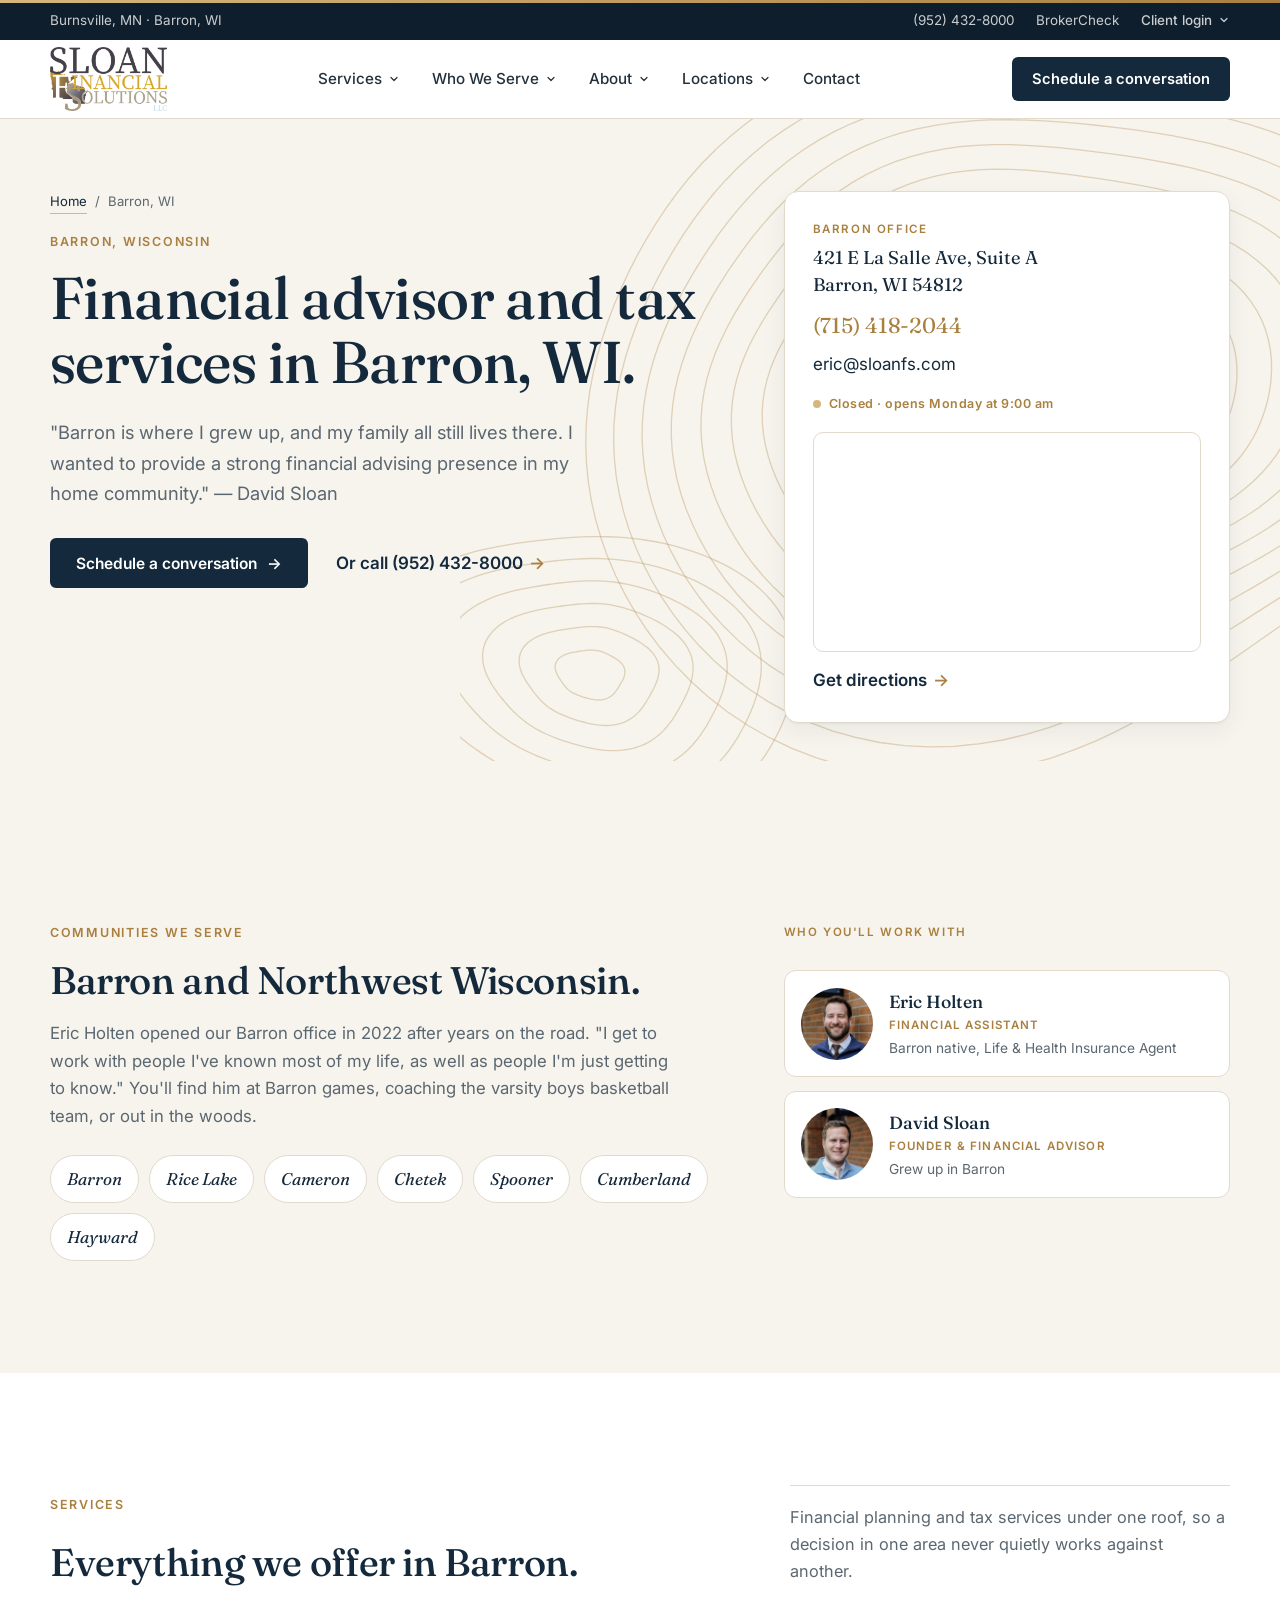
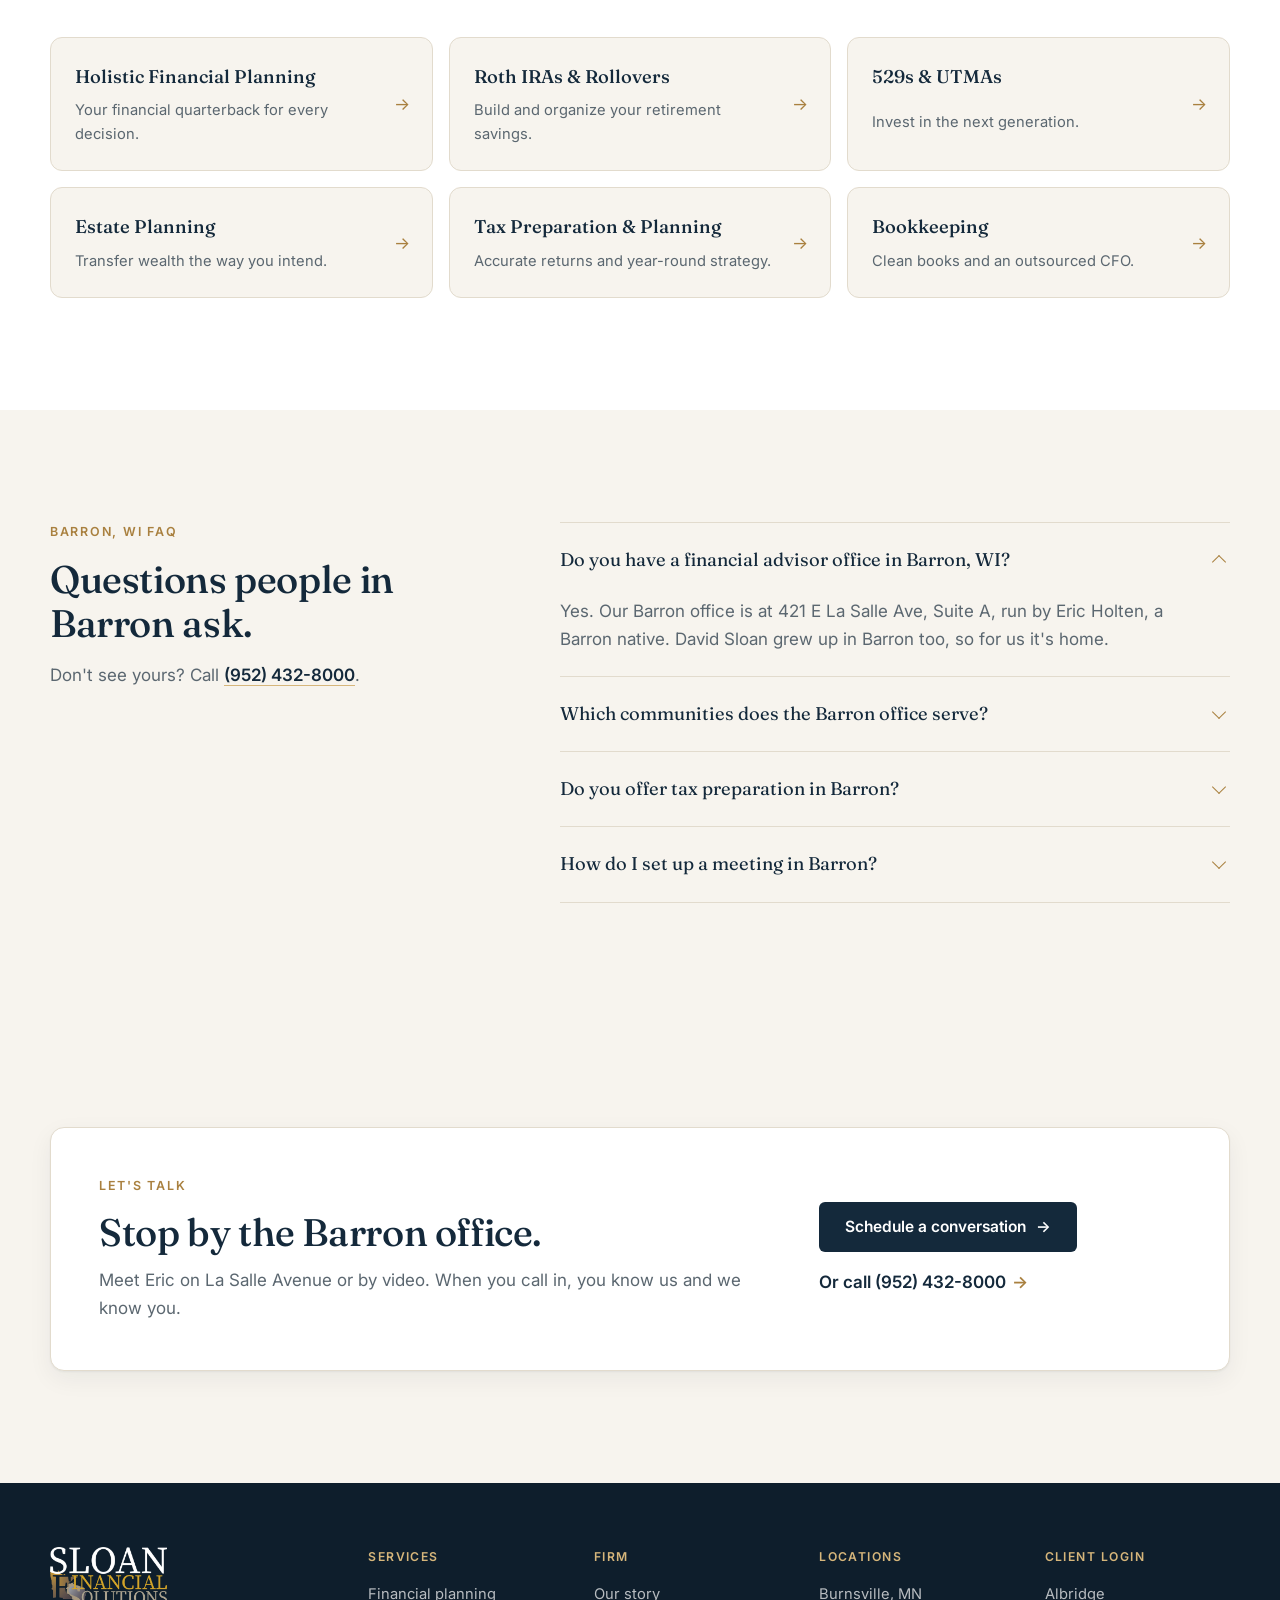
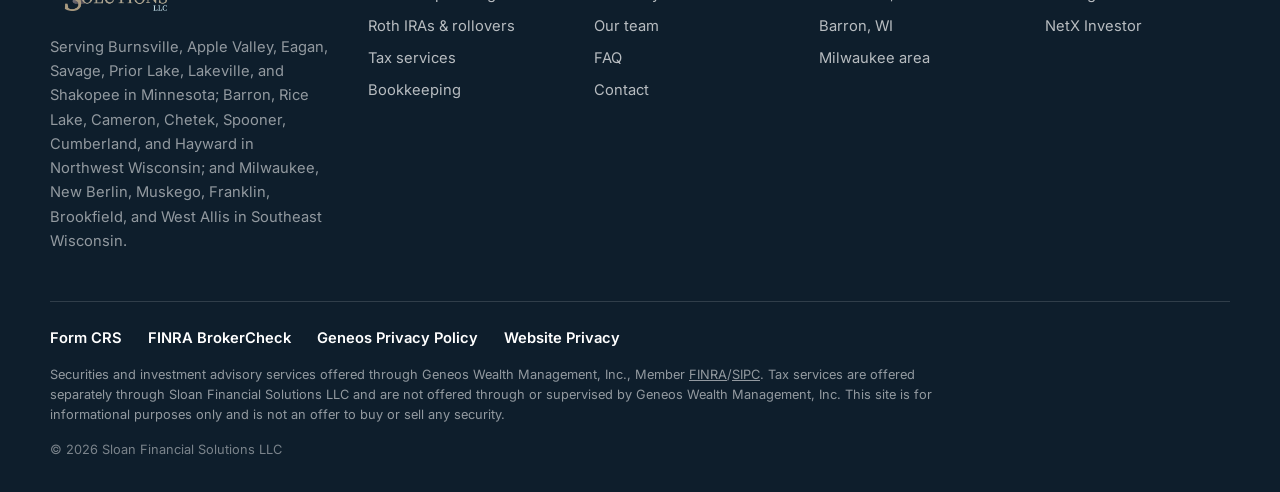
==== commit 113fdc01: "Professional photos: team hero, David and Eric headshots, Adam cropped from team shot Team photo rep" ====
--- a/barron-wi.html
+++ b/barron-wi.html
@@ -3,16 +3,16 @@
   <head>
     <meta charset="UTF-8" />
     <meta name="viewport" content="width=device-width, initial-scale=1.0" />
-    <title>Financial Advisor &amp; Tax Services in Barron, WI | Sloan</title>
-    <meta name="description" content="Financial advisor and tax office on La Salle Ave in Barron, WI, serving Rice Lake, Cameron, Chetek, Spooner, Cumberland, and Hayward." />
+    <title>Financial Advisor in Barron, WI | Sloan Financial Solutions</title>
+    <meta name="description" content="Financial advisor and tax office on La Salle Ave in Barron, WI, serving Northwest Wisconsin: Rice Lake, Cameron, Chetek, Spooner, Cumberland, and Hayward." />
     <meta name="theme-color" content="#14293b" />
     <meta name="robots" content="index, follow" />
     <link rel="canonical" href="https://www.sloanfs.com/barron-wi" />
     <meta property="og:type" content="website" />
     <meta property="og:url" content="https://www.sloanfs.com/barron-wi" />
     <meta property="og:site_name" content="Sloan Financial Solutions" />
-    <meta property="og:title" content="Financial Advisor &amp; Tax Services in Barron, WI | Sloan" />
-    <meta property="og:description" content="Financial advisor and tax office on La Salle Ave in Barron, WI, serving Rice Lake, Cameron, Chetek, Spooner, Cumberland, and Hayward." />
+    <meta property="og:title" content="Financial Advisor in Barron, WI | Sloan Financial Solutions" />
+    <meta property="og:description" content="Financial advisor and tax office on La Salle Ave in Barron, WI, serving Northwest Wisconsin: Rice Lake, Cameron, Chetek, Spooner, Cumberland, and Hayward." />
     <meta property="og:image" content="https://www.sloanfs.com/og-image.png" />
     <meta name="twitter:card" content="summary_large_image" />
     <link rel="icon" href="/favicon.ico" sizes="any" />
@@ -26,7 +26,7 @@
       href="https://fonts.googleapis.com/css2?family=Fraunces:ital,opsz,wght@0,9..144,400;0,9..144,500;1,9..144,400&family=Inter:wght@400;500;600&family=Caveat:wght@500&display=swap"
       rel="stylesheet"
     />
-    <link rel="stylesheet" href="styles.css?v=13" />
+    <link rel="stylesheet" href="styles.css?v=16" />
     <script>document.documentElement.classList.add("js");if(!matchMedia("(prefers-reduced-motion: reduce)").matches)document.documentElement.classList.add("motion");</script>
     <script type="application/ld+json">
 {
@@ -278,10 +278,10 @@
           <div class="loc-people">
             <p class="loc-people-title">Who you'll work with</p>
             <a class="person-mini" href="/our-story#eric">
-              <img decoding="async" src="images/team-eric.jpg" alt="Eric Holten" width="120" height="120" loading="lazy" />
+              <img decoding="async" src="images/eric-headshot.jpg" alt="Eric Holten" width="120" height="120" loading="lazy" />
               <span><strong>Eric Holten</strong><em>Financial Assistant</em><small>Barron native, Life &amp; Health Insurance Agent</small></span>
             </a><a class="person-mini" href="/our-story#david">
-              <img decoding="async" src="images/team-david.jpg" alt="David Sloan" width="120" height="120" loading="lazy" />
+              <img decoding="async" src="images/david-headshot.jpg" alt="David Sloan" width="120" height="120" loading="lazy" />
               <span><strong>David Sloan</strong><em>Founder &amp; Financial Advisor</em><small>Grew up in Barron</small></span>
             </a>
           </div>
@@ -401,11 +401,11 @@
       </div>
     </footer>
     <div class="mobile-cta" aria-label="Quick contact">
-      <a href="tel:9524328000" class="mobile-cta-call">Call</a>
+      <a href="tel:7154182044" class="mobile-cta-call">Call</a>
       <a href="/#contact" class="mobile-cta-book">Schedule a conversation</a>
     </div>
 
     <script src="vendor/lenis.min.js" defer></script>
-    <script src="script.js?v=13" defer></script>
+    <script src="script.js?v=16" defer></script>
   </body>
 </html>
--- a/styles.css
+++ b/styles.css
@@ -329,7 +329,7 @@
   width: 100%;
   aspect-ratio: 5 / 4;
   object-fit: cover;
-  object-position: 25% 60%;
+  object-position: 50% 40%;
   border-radius: var(--radius);
 }
 
@@ -2232,3 +2232,112 @@
 @media (max-width: 640px) { .footer-grid { grid-template-columns: 1fr; } }
 .detail-row-flip { grid-template-columns: minmax(0, 0.75fr) minmax(0, 1.25fr); }
 @media (max-width: 960px) { .detail-row-flip { grid-template-columns: 1fr; } }
+
+/* ==================================================================
+   v14: Mobile pass. Phones first: shorter scroll, swipeable card
+   rails, a compare table that keeps the Sloan column visible, and
+   44px touch targets.
+   ================================================================== */
+.rail-progress { display: none; }
+
+@media (max-width: 640px) {
+  /* Swipeable rails for services and personas */
+  .service-grid-3, .service-grid-2, .persona-grid {
+    position: relative;
+    grid-auto-flow: column;
+    grid-template-columns: none;
+    grid-auto-columns: 84%;
+    gap: 12px;
+    margin-inline: -16px;
+    padding: 4px 16px 6px;
+    overflow-x: auto;
+    overscroll-behavior-x: contain;
+    scroll-snap-type: x mandatory;
+    scroll-padding-inline: 16px;
+    scrollbar-width: none;
+    -webkit-overflow-scrolling: touch;
+  }
+  .service-grid-3::-webkit-scrollbar, .service-grid-2::-webkit-scrollbar, .persona-grid::-webkit-scrollbar { display: none; }
+  .service-grid-3 > *, .service-grid-2 > *, .persona-grid > * { scroll-snap-align: start; }
+  .service-card:hover, .persona:hover { transform: none; }
+
+  .rail-progress { display: block; position: relative; height: 2px; margin: 14px auto 0; width: 96px; border-radius: 2px; background: var(--line); overflow: hidden; }
+  .rail-progress span { position: absolute; inset: 0; transform-origin: left; transform: scaleX(var(--p, 0.2)); background: var(--brass); border-radius: 2px; transition: transform 0.15s linear; }
+
+  /* Compare table: stack each row so the Sloan answer is always on screen */
+  .table-wrap { overflow: visible; }
+  .compare-table { min-width: 0; font-size: 0.92rem; }
+  .compare-table thead { display: none; }
+  .compare-table tbody { display: block; }
+  .compare-table tbody tr { display: grid; grid-template-columns: 1fr 1fr; }
+  .compare-table tbody th { grid-column: 1 / -1; width: auto; padding: 16px 18px 10px; border-bottom: 0; font-weight: 600; }
+  .compare-table tbody th:first-child, .compare-table tbody td:nth-child(2) { width: auto; }
+  .compare-table tbody td { padding: 10px 18px 16px; }
+  .compare-table tbody td::before { content: "Separate pros"; display: block; margin-bottom: 4px; font-size: 0.66rem; font-weight: 600; letter-spacing: 0.1em; text-transform: uppercase; color: var(--muted); }
+  .compare-table tbody td.col-sloan::before { content: "Sloan"; color: var(--brass-light); }
+  .compare-table tbody tr:not(:last-child) td:not(.col-sloan) { border-bottom: 1px solid var(--line); }
+  .compare-table tbody tr:last-child .col-sloan { border-bottom-right-radius: var(--radius); }
+
+  /* How we work: 2 x 2 instead of four full-width rows */
+  .steps { grid-template-columns: 1fr 1fr; gap: 28px 18px; }
+  .steps p { font-size: 0.9rem; }
+  .steps h3 { font-size: 1.12rem; }
+
+  /* Touch targets */
+  .utility-links > a, .utility .nav-trigger { display: inline-flex; align-items: center; min-height: 40px; }
+  .text-cta, .card-link, .crumbs a { padding-block: 10px; margin-block: -10px; }
+  .persona-ask { padding-bottom: 6px; margin-bottom: -6px; }
+  .office-pin { padding: 9px 14px; }
+  .jump-card a { padding: 14px 0; }
+
+  /* Footer: brand on top, link columns two up, roomier rows */
+  .footer-grid { grid-template-columns: 1fr 1fr; gap: 32px 20px; }
+  .footer-grid > div:first-child { grid-column: 1 / -1; }
+  .footer-note { max-width: none; }
+  .site-footer ul { gap: 0; }
+  .site-footer ul a { display: inline-block; padding: 8px 0; }
+  .legal-links { gap: 0 24px; }
+  .legal-links a { display: inline-block; padding: 8px 0; }
+
+  /* Headings a touch tighter so the hero CTA sits higher */
+  .story-hero { padding: 40px 0 64px; }
+  .hero { padding-top: 32px; }
+}
+
+/* ==================================================================
+   v15: Family polaroids (David's boys)
+   ================================================================== */
+.polaroid {
+  margin: 0;
+  padding: 9px 9px 0;
+  background: #fff;
+  border-radius: 4px;
+  box-shadow: 0 1px 2px rgba(20, 41, 59, 0.08), 0 18px 40px rgba(20, 41, 59, 0.18);
+  transition: rotate 0.6s var(--ease), scale 0.6s var(--ease), box-shadow 0.6s var(--ease);
+}
+.polaroid img { display: block; width: 100%; height: auto; aspect-ratio: 1; object-fit: cover; border-radius: 2px; }
+.polaroid figcaption { padding: 8px 4px 10px; font-family: "Caveat", cursive; font-size: 1.25rem; white-space: nowrap; line-height: 1.1; text-align: center; color: var(--navy); }
+.polaroid:hover { rotate: 0deg; scale: 1.03; box-shadow: 0 1px 2px rgba(20, 41, 59, 0.08), 0 26px 50px rgba(20, 41, 59, 0.22); }
+
+.about-portrait { position: relative; }
+.polaroid-home { position: absolute; right: -16%; bottom: -12%; width: 54%; rotate: 5deg; z-index: 2; }
+.about { overflow-x: clip; }
+
+.polaroid-story { width: 82%; margin: 30px auto 0; rotate: -3deg; }
+
+@media (max-width: 960px) {
+  .about-portrait { margin-bottom: 40px; }
+  .polaroid-home { right: -8%; bottom: -14%; width: 48%; }
+  .why-aside .polaroid-story { grid-column: 1 / -1; width: min(62%, 230px); margin: 28px 0 0 8px; }
+}
+@media (max-width: 640px) {
+  .about-portrait { max-width: 280px; }
+  .polaroid-home { right: -18%; }
+  .polaroid figcaption { font-size: 1.05rem; }
+}
+
+/* v16: team photo hero. On phones the status card sits under the photo so it never covers faces. */
+@media (max-width: 640px) {
+  .hero-photo .hero-card { position: relative; left: auto; right: auto; bottom: auto; margin: -36px 14px 0; }
+  .hero-photo::before { inset: 14px -10px 40px 10px; }
+}
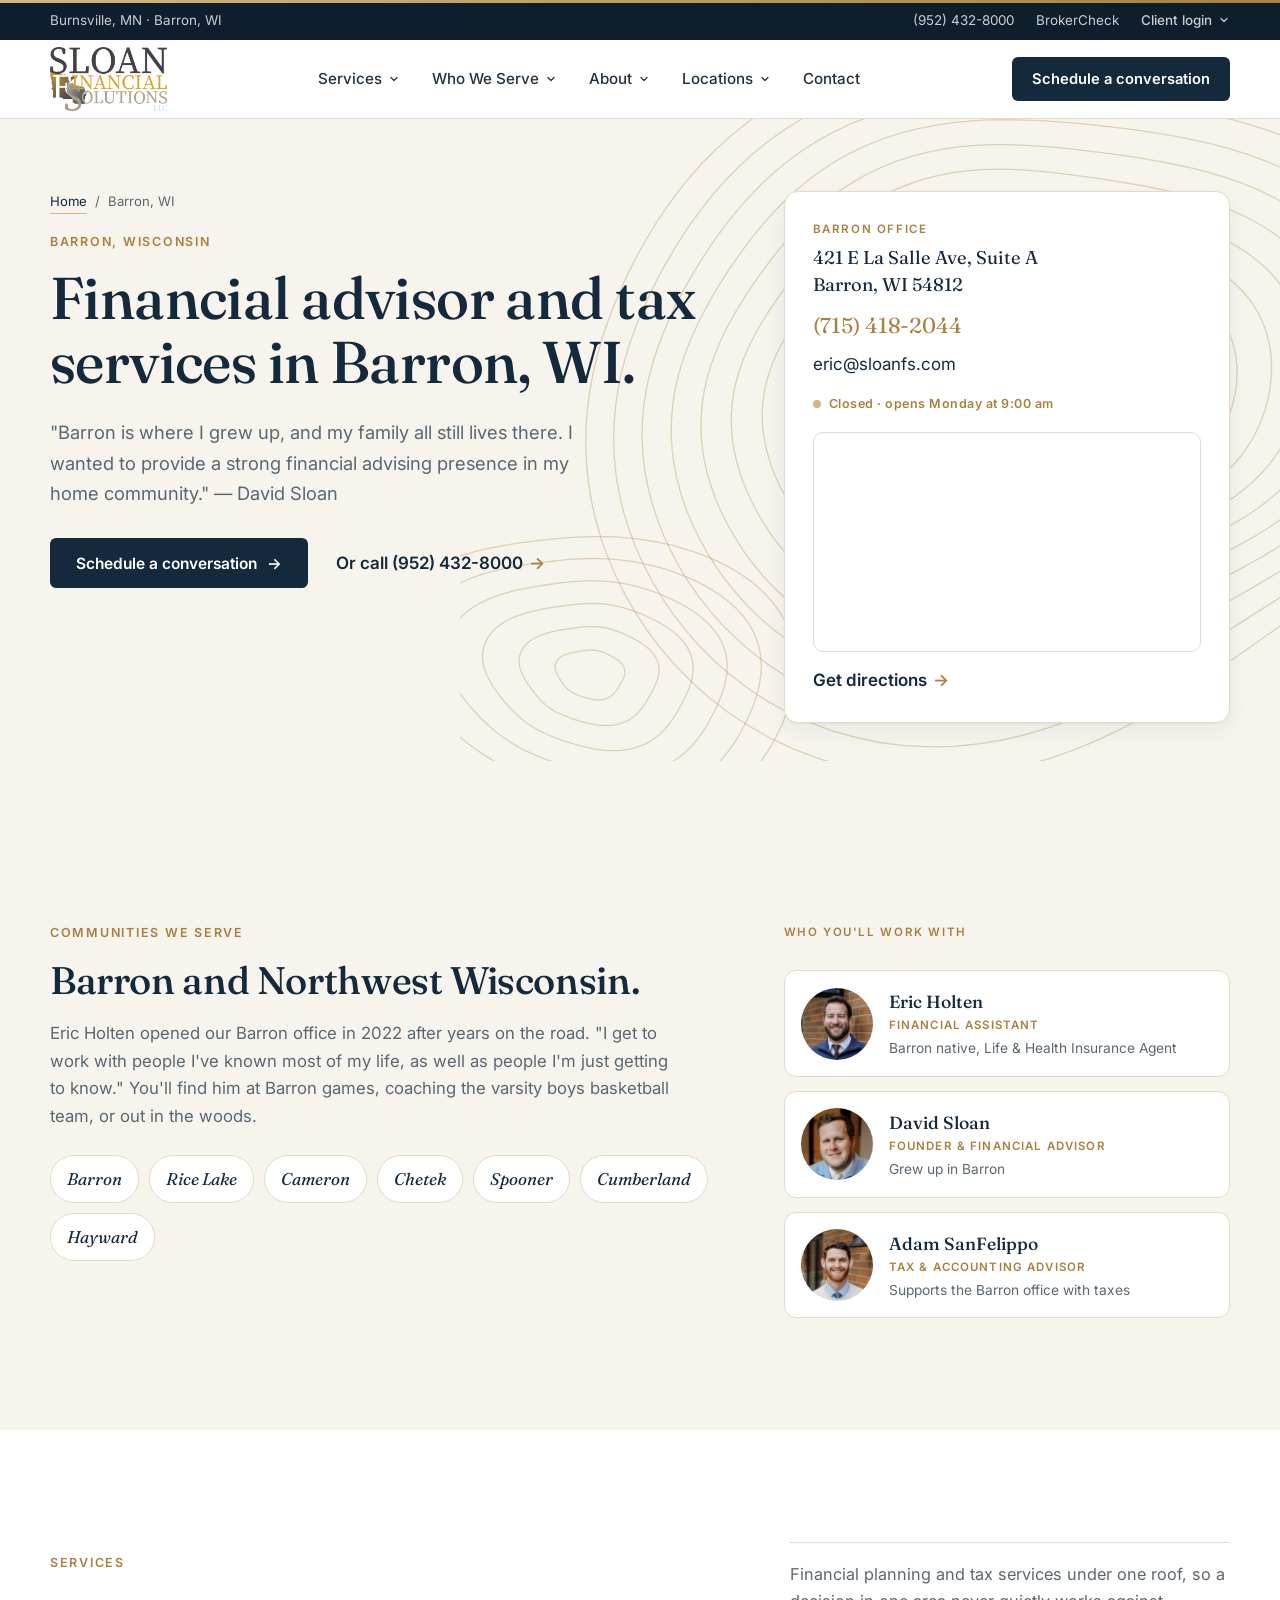
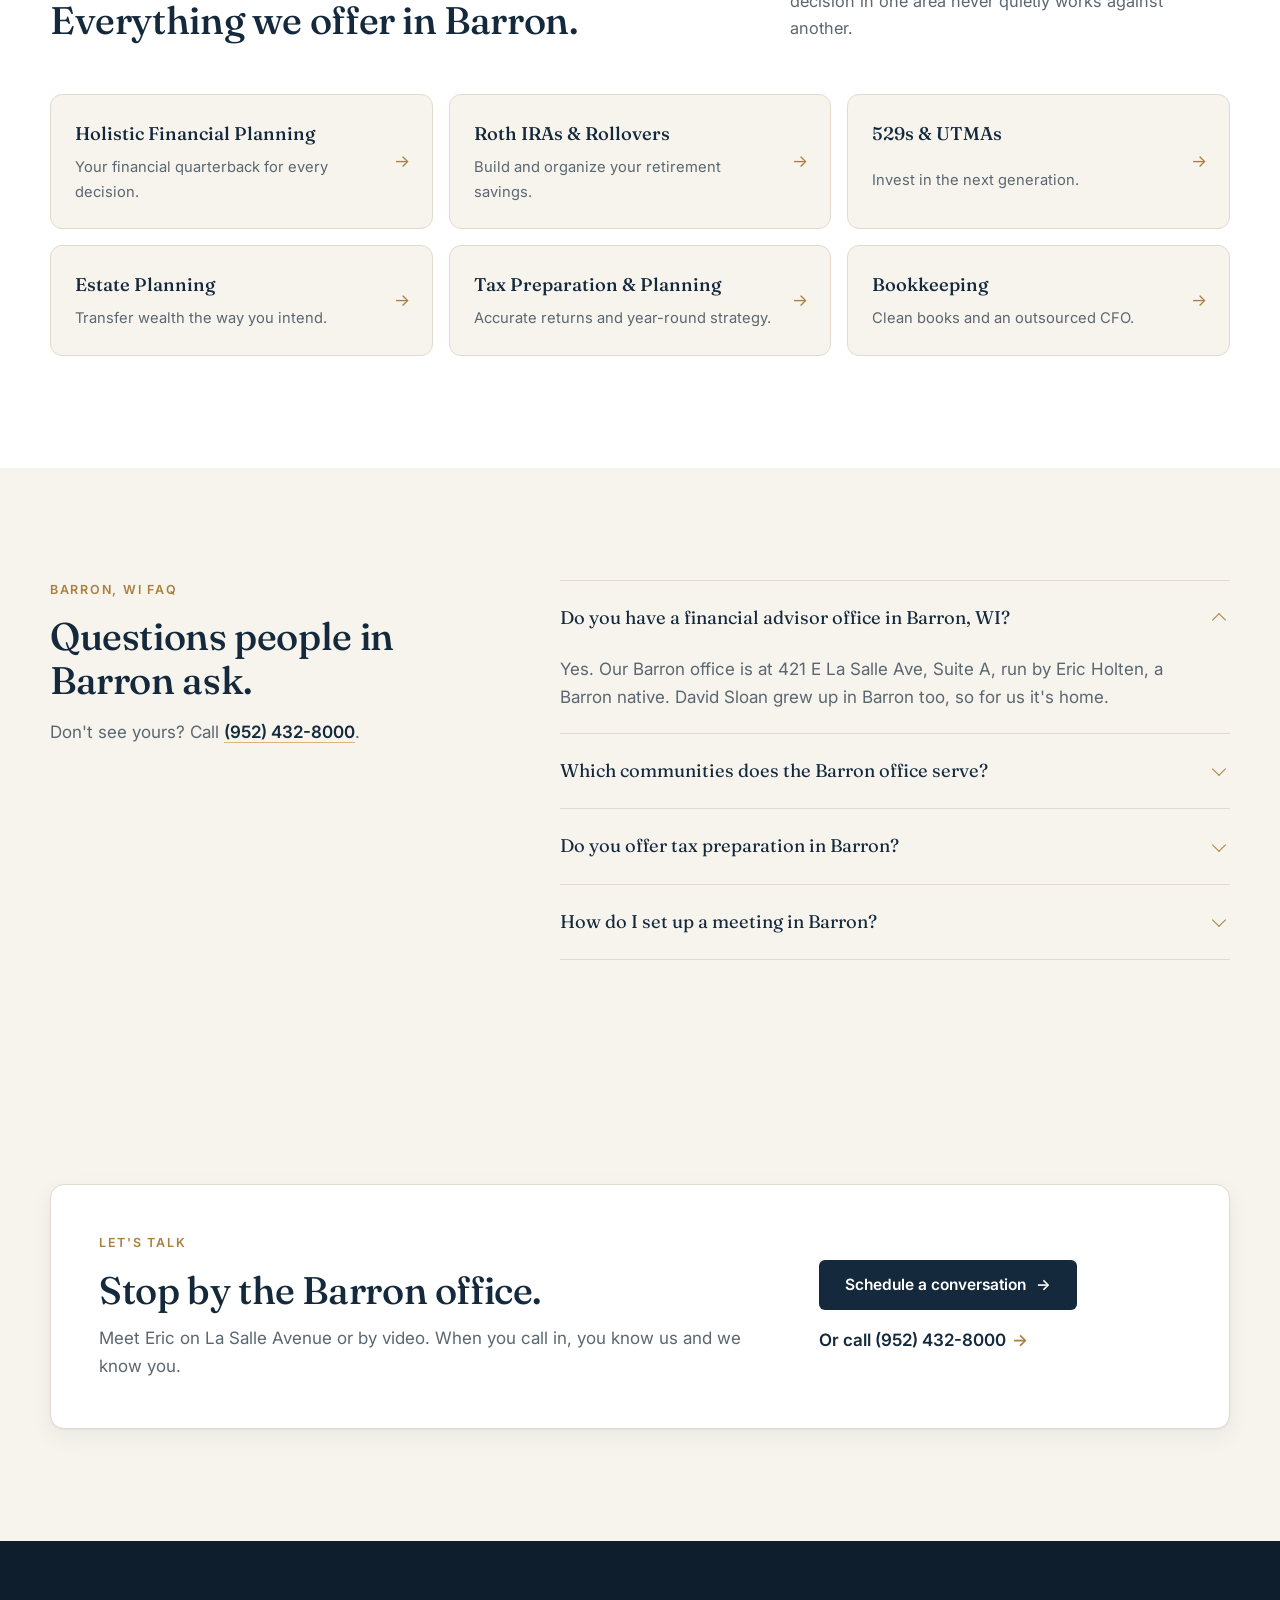
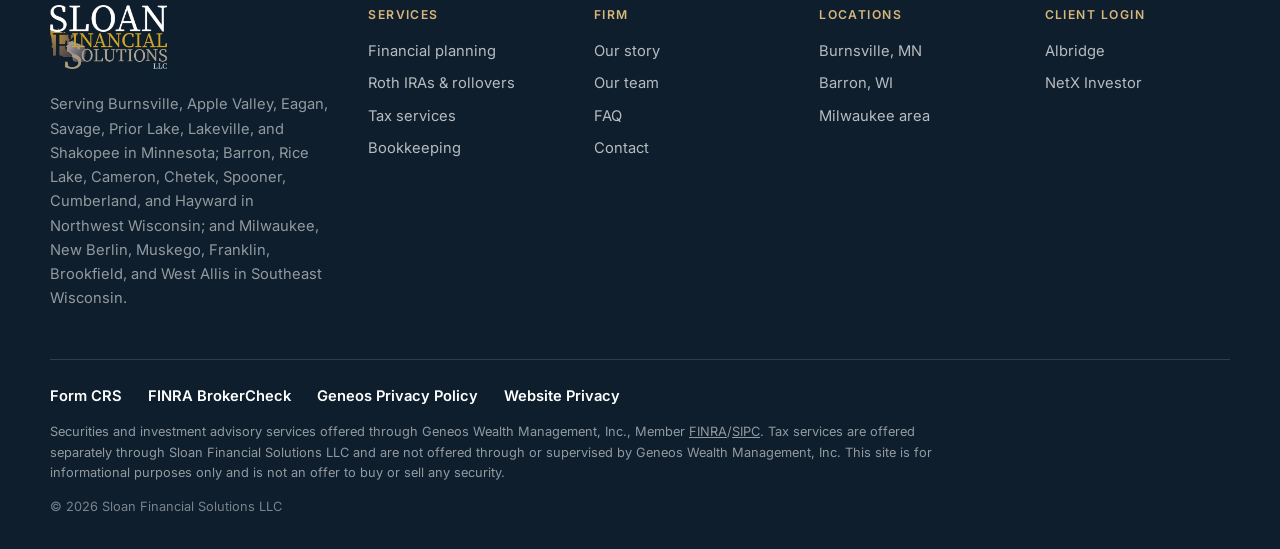
==== commit 351f643e: "David Nov 19 feedback: hero card off the faces on desktop, varied David photos, Adam's own portrait," ====
--- a/barron-wi.html
+++ b/barron-wi.html
@@ -26,7 +26,7 @@
       href="https://fonts.googleapis.com/css2?family=Fraunces:ital,opsz,wght@0,9..144,400;0,9..144,500;1,9..144,400&family=Inter:wght@400;500;600&family=Caveat:wght@500&display=swap"
       rel="stylesheet"
     />
-    <link rel="stylesheet" href="styles.css?v=16" />
+    <link rel="stylesheet" href="styles.css?v=18" />
     <script>document.documentElement.classList.add("js");if(!matchMedia("(prefers-reduced-motion: reduce)").matches)document.documentElement.classList.add("motion");</script>
     <script type="application/ld+json">
 {
@@ -281,8 +281,11 @@
               <img decoding="async" src="images/eric-headshot.jpg" alt="Eric Holten" width="120" height="120" loading="lazy" />
               <span><strong>Eric Holten</strong><em>Financial Assistant</em><small>Barron native, Life &amp; Health Insurance Agent</small></span>
             </a><a class="person-mini" href="/our-story#david">
-              <img decoding="async" src="images/david-headshot.jpg" alt="David Sloan" width="120" height="120" loading="lazy" />
+              <img decoding="async" src="images/david-chair-headshot.jpg" alt="David Sloan" width="120" height="120" loading="lazy" />
               <span><strong>David Sloan</strong><em>Founder &amp; Financial Advisor</em><small>Grew up in Barron</small></span>
+            </a><a class="person-mini" href="/our-story#adam">
+              <img decoding="async" src="images/adam-sanfelippo-headshot.jpg" alt="Adam SanFelippo" width="120" height="120" loading="lazy" />
+              <span><strong>Adam SanFelippo</strong><em>Tax &amp; Accounting Advisor</em><small>Supports the Barron office with taxes</small></span>
             </a>
           </div>
         </div>
@@ -406,6 +409,6 @@
     </div>
 
     <script src="vendor/lenis.min.js" defer></script>
-    <script src="script.js?v=16" defer></script>
+    <script src="script.js?v=18" defer></script>
   </body>
 </html>
--- a/styles.css
+++ b/styles.css
@@ -2341,3 +2341,147 @@
   .hero-photo .hero-card { position: relative; left: auto; right: auto; bottom: auto; margin: -36px 14px 0; }
   .hero-photo::before { inset: 14px -10px 40px 10px; }
 }
+
+/* ==================================================================
+   v17: Big portrait team cards (Our Story) and photo-led team cards (home)
+   ================================================================== */
+
+/* --- Our Story: Tempus-style cards, photo first --- */
+.people-grid { gap: 28px; }
+.person { padding: 0 0 18px; overflow: hidden; border-radius: 18px; }
+.person > :not(.person-photo) { margin-left: 26px; margin-right: 26px; }
+.person-photo {
+  --rx: 0deg; --ry: 0deg; --gx: 50%; --gy: 30%;
+  width: auto;
+  margin: 0 0 24px;
+  aspect-ratio: 4 / 5;
+  overflow: hidden;
+  border-radius: 18px 18px 0 0;
+  background: var(--bg);
+  transform: perspective(900px) rotateX(var(--rx)) rotateY(var(--ry));
+  transition: transform 0.5s var(--ease);
+}
+.person-photo.is-tilting { transition: transform 0.12s linear; }
+.person-photo img {
+  display: block;
+  width: 100%;
+  height: 100%;
+  border-radius: 0;
+  box-shadow: none;
+  object-fit: cover;
+  object-position: center 22%;
+  transition: scale 1.2s var(--ease), filter 0.6s ease;
+}
+.person:hover .person-photo img { scale: 1.06; }
+/* soft light that follows the pointer, plus a navy fade for the chips */
+.person-photo::before {
+  content: "";
+  position: absolute;
+  inset: 0;
+  z-index: 1;
+  pointer-events: none;
+  background: radial-gradient(420px circle at var(--gx) var(--gy), rgba(255, 255, 255, 0.22), transparent 55%);
+  opacity: 0;
+  transition: opacity 0.4s ease;
+}
+.person:hover .person-photo::before { opacity: 1; }
+.person-photo::after {
+  content: "";
+  position: absolute;
+  inset: auto 0 0 0;
+  height: 38%;
+  z-index: 1;
+  pointer-events: none;
+  background: linear-gradient(to top, rgba(20, 41, 59, 0.55), transparent);
+}
+.person-place {
+  position: absolute;
+  left: 16px;
+  bottom: 18px;
+  z-index: 2;
+  padding: 7px 14px;
+  border-radius: 999px;
+  background: rgba(255, 255, 255, 0.16);
+  border: 1px solid rgba(255, 255, 255, 0.35);
+  backdrop-filter: blur(8px);
+  -webkit-backdrop-filter: blur(8px);
+  font-size: 0.78rem;
+  font-weight: 600;
+  letter-spacing: 0.06em;
+  color: #fff;
+  transition: background 0.3s ease, translate 0.5s var(--ease);
+}
+.person:hover .person-place { translate: 0 -3px; background: rgba(255, 255, 255, 0.26); }
+.person-emoji { z-index: 2; right: 16px; bottom: 14px; width: 50px; height: 50px; font-size: 1.55rem; }
+.person h3 { font-size: 1.6rem; }
+.person:target .person-photo { box-shadow: none; }
+
+html.motion .person-photo[data-reveal-img] { opacity: 1; scale: 1; clip-path: inset(0 0 100% 0 round 18px 18px 0 0); transition: clip-path 1.15s var(--ease-io), transform 0.5s var(--ease); }
+html.motion .person-photo[data-reveal-img].in { clip-path: inset(0 0 0 0 round 18px 18px 0 0); }
+
+@media (max-width: 1120px) and (min-width: 641px) {
+  .people-grid { grid-template-columns: repeat(2, minmax(0, 1fr)); }
+}
+@media (max-width: 640px) {
+  .people-grid { gap: 22px; }
+  .person-photo { aspect-ratio: 1 / 1.05; }
+  .person > :not(.person-photo) { margin-left: 20px; margin-right: 20px; }
+}
+
+/* --- Home: photo-led team cards --- */
+.team-grid { gap: 24px; }
+a.team-card {
+  position: relative;
+  display: flex;
+  flex-direction: column;
+  padding: 0 0 22px;
+  overflow: hidden;
+  border-radius: 18px;
+  background: var(--bg);
+  transition: transform 0.5s var(--ease), box-shadow 0.5s var(--ease), border-color 0.3s ease;
+}
+a.team-card:hover { transform: translateY(-6px); box-shadow: var(--shadow); border-color: var(--brass-light); }
+a.team-card .team-photo {
+  width: auto;
+  height: auto;
+  aspect-ratio: 4 / 5;
+  margin: 0 0 20px;
+  border-radius: 0;
+  box-shadow: none;
+  background: var(--bg-alt);
+}
+a.team-card .team-photo img { object-position: center 22%; transition: scale 1.2s var(--ease); }
+a.team-card:hover .team-photo img { scale: 1.06; }
+a.team-card h3, a.team-card .team-role, a.team-card .team-more { margin-left: 24px; margin-right: 24px; }
+a.team-card h3 { font-size: 1.4rem; }
+a.team-card .team-more { margin-top: 10px; }
+html.motion a.team-card .team-photo[data-reveal-img] { opacity: 1; scale: 1; clip-path: inset(0 0 100% 0); transition: clip-path 1.15s var(--ease-io); }
+html.motion a.team-card .team-photo[data-reveal-img].in { clip-path: inset(0 0 0 0); }
+
+@media (max-width: 640px) {
+  .team-grid {
+    position: relative;
+    grid-auto-flow: column;
+    grid-template-columns: none;
+    grid-auto-columns: 78%;
+    gap: 14px;
+    margin-inline: -16px;
+    padding: 4px 16px 6px;
+    overflow-x: auto;
+    overscroll-behavior-x: contain;
+    scroll-snap-type: x mandatory;
+    scroll-padding-inline: 16px;
+    scrollbar-width: none;
+  }
+  .team-grid::-webkit-scrollbar { display: none; }
+  .team-grid > * { scroll-snap-align: start; }
+  a.team-card:hover { transform: none; }
+}
+a.team-card h3, a.team-card .team-role, a.team-card .team-more { align-self: stretch; text-align: left; }
+a.team-card h3 { margin-bottom: 2px; }
+
+/* v18: desktop hero card hangs off the bottom edge so it never covers the team */
+@media (min-width: 641px) {
+  .hero-photo { margin-bottom: 48px; }
+  .hero-photo .hero-card { left: -28px; bottom: -56px; }
+}
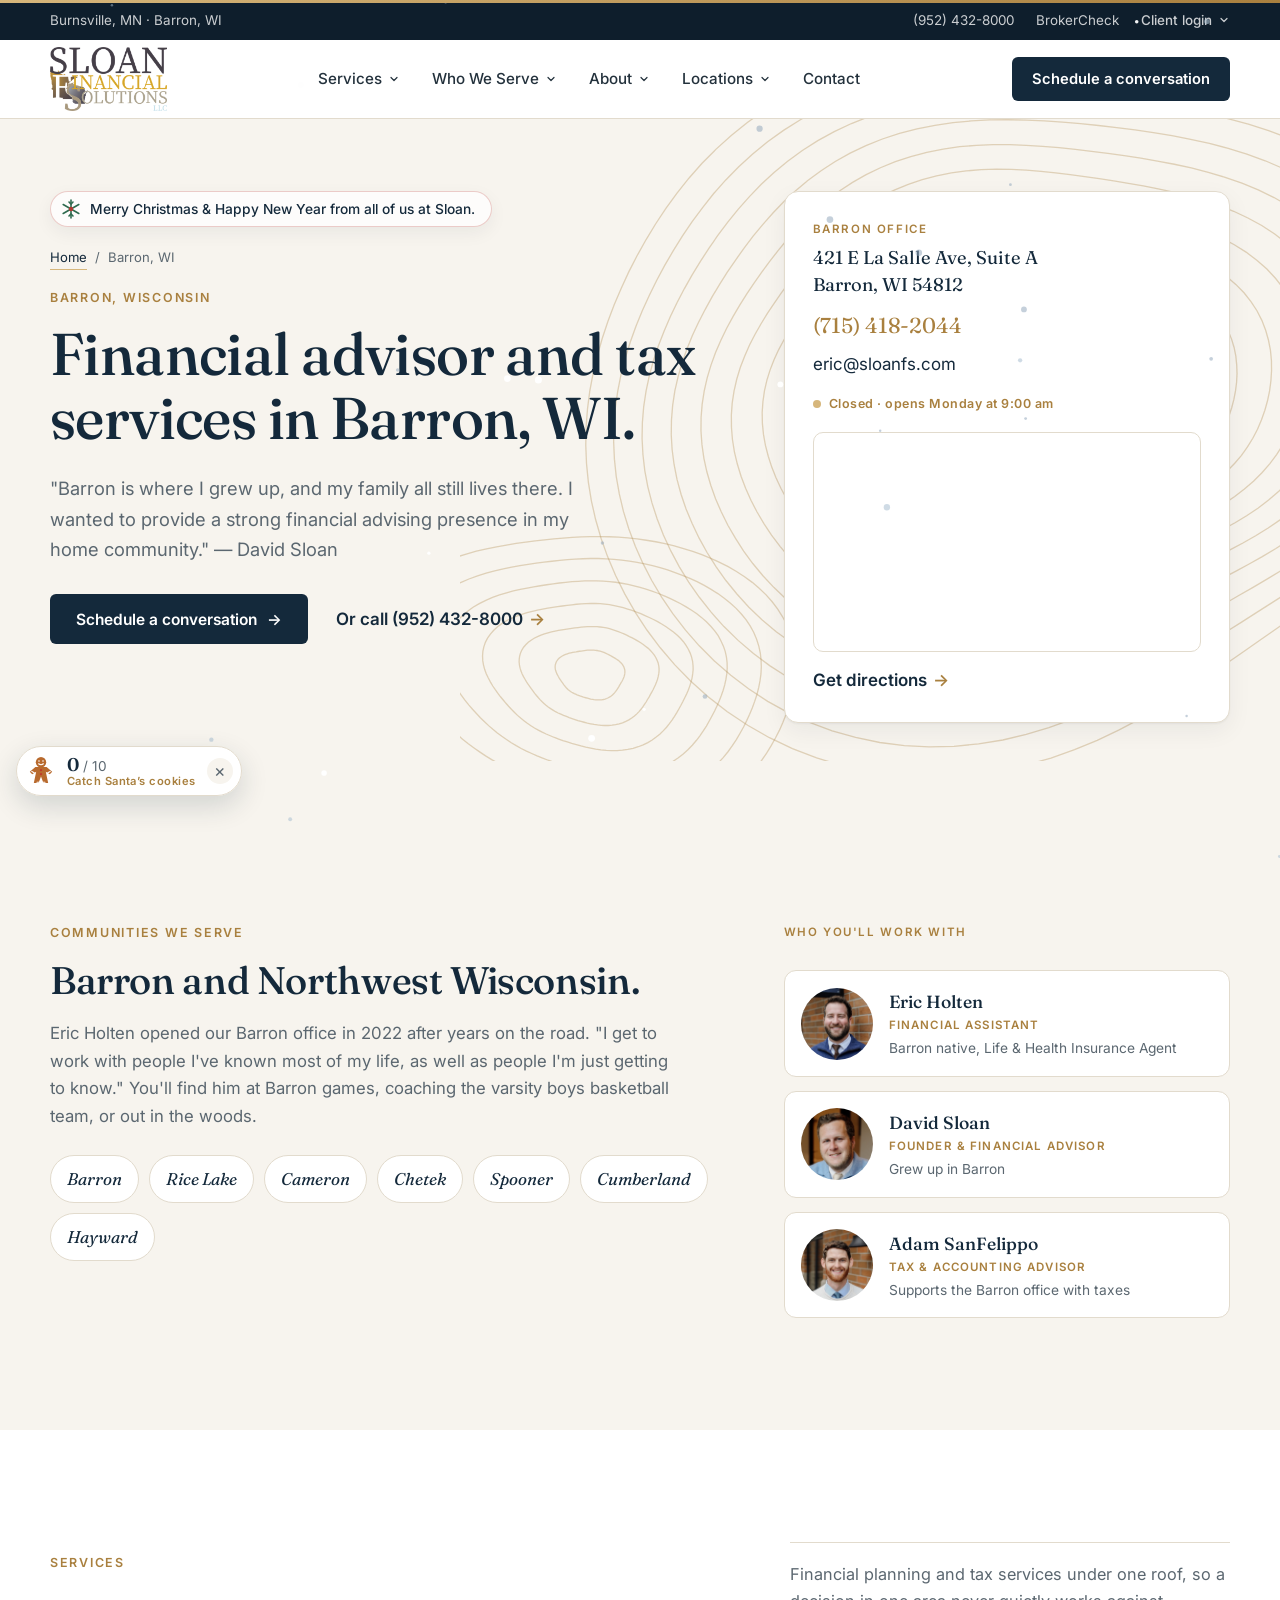
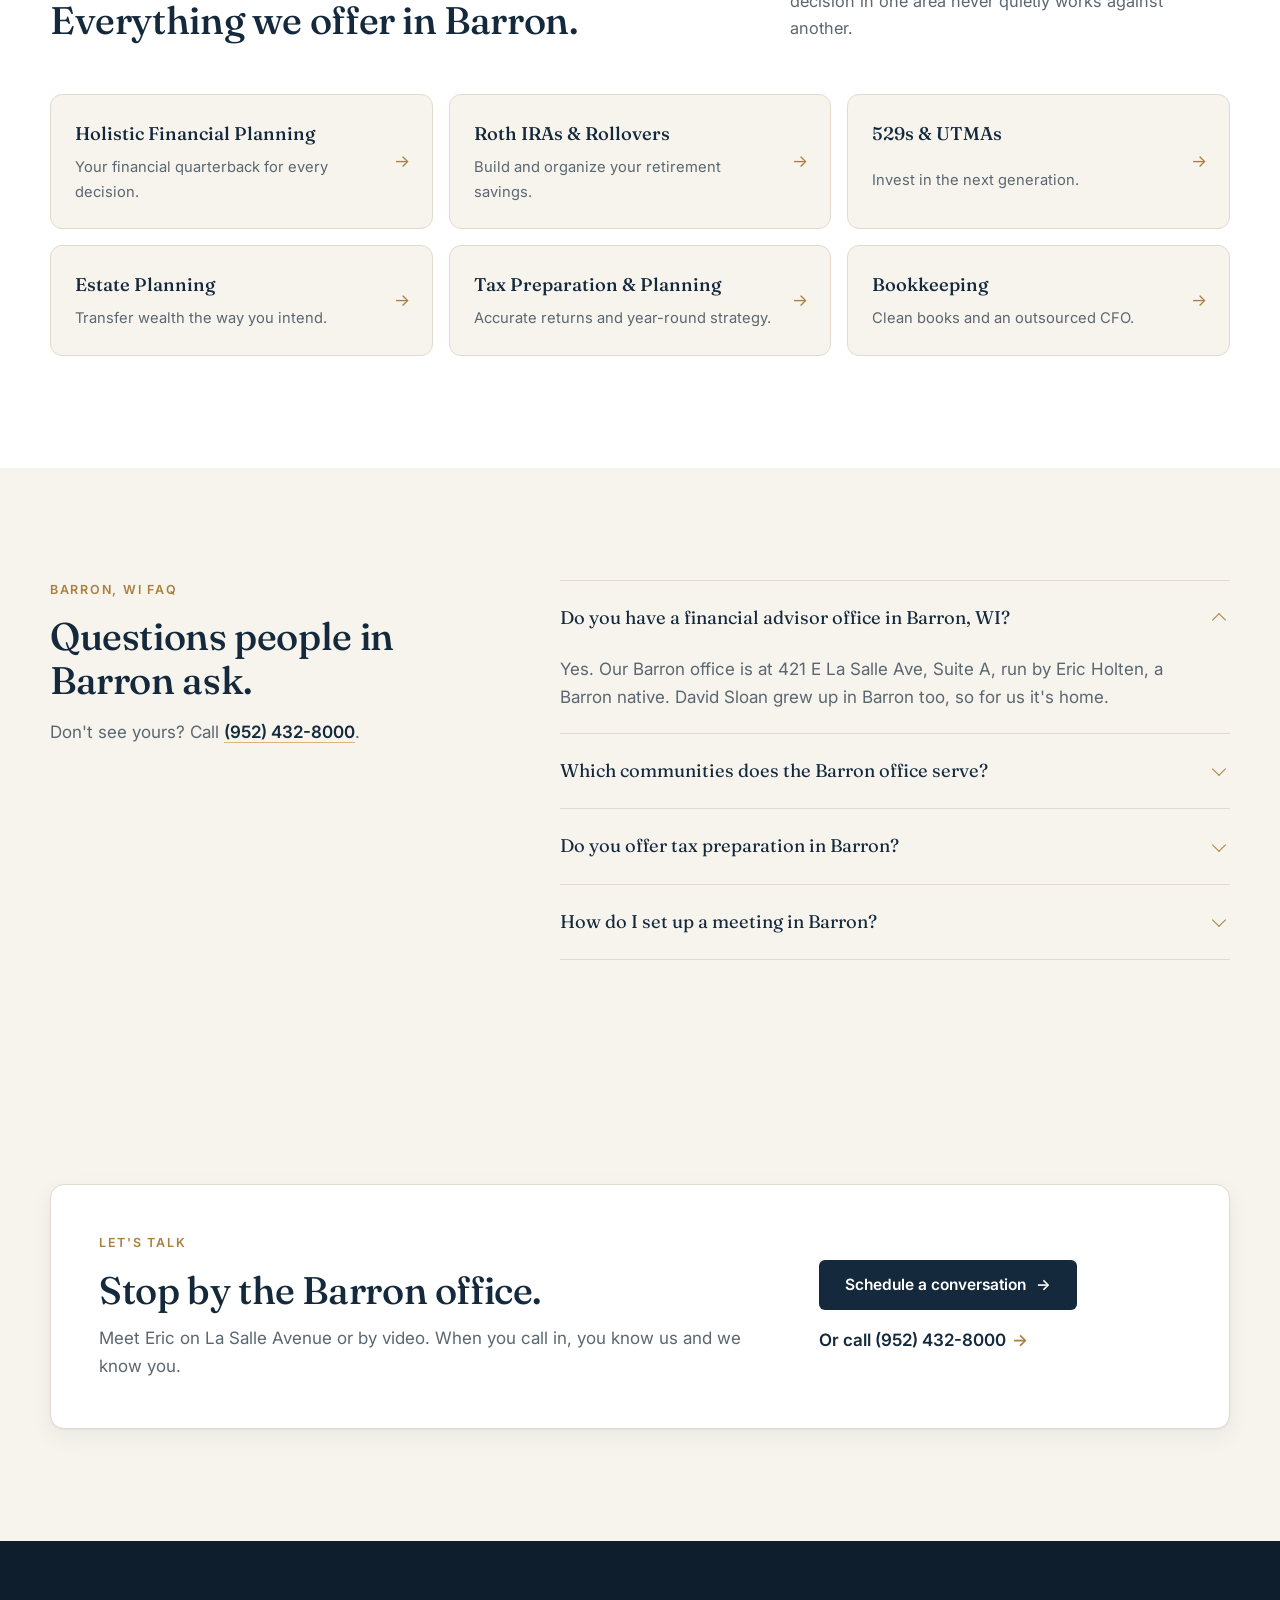
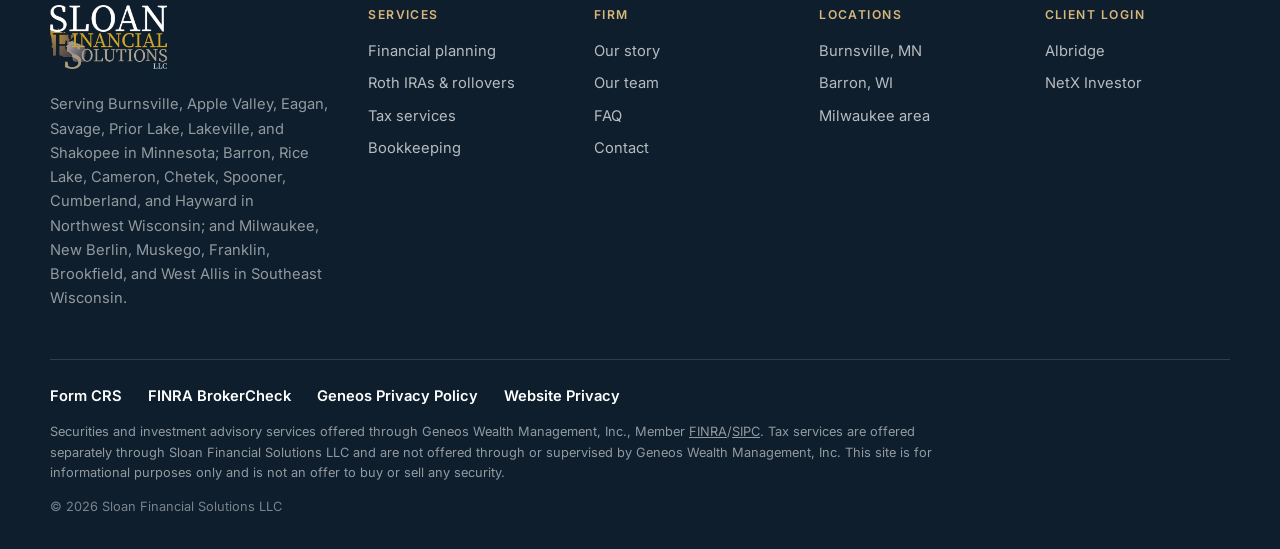
==== commit d68197f7: "Seasonal decorations site-wide plus cookie game: walking/flying turkey (Thanksgiving) and Santa's sl" ====
--- a/barron-wi.html
+++ b/barron-wi.html
@@ -26,7 +26,7 @@
       href="https://fonts.googleapis.com/css2?family=Fraunces:ital,opsz,wght@0,9..144,400;0,9..144,500;1,9..144,400&family=Inter:wght@400;500;600&family=Caveat:wght@500&display=swap"
       rel="stylesheet"
     />
-    <link rel="stylesheet" href="styles.css?v=18" />
+    <link rel="stylesheet" href="styles.css?v=20" />
     <script>document.documentElement.classList.add("js");if(!matchMedia("(prefers-reduced-motion: reduce)").matches)document.documentElement.classList.add("motion");</script>
     <script type="application/ld+json">
 {
@@ -409,6 +409,7 @@
     </div>
 
     <script src="vendor/lenis.min.js" defer></script>
-    <script src="script.js?v=18" defer></script>
+    <script src="script.js?v=20" defer></script>
+    <script src="seasonal.js?v=20" defer></script>
   </body>
 </html>
--- a/styles.css
+++ b/styles.css
@@ -2485,3 +2485,223 @@
   .hero-photo { margin-bottom: 48px; }
   .hero-photo .hero-card { left: -28px; bottom: -56px; }
 }
+
+/* ==================================================================
+   v19: Seasonal touches (seasonal.js), hidden city ticker, mobile
+   founder photo proportions
+   ================================================================== */
+
+/* Greeting pill above the first hero on every page */
+.season-greeting {
+  display: inline-flex;
+  align-items: center;
+  gap: 9px;
+  margin: 0 0 20px;
+  padding: 7px 16px 7px 10px;
+  border: 1px solid var(--line);
+  border-radius: 999px;
+  background: rgba(255, 255, 255, 0.75);
+  box-shadow: 0 6px 18px rgba(20, 41, 59, 0.06);
+  font-size: 0.86rem;
+  font-weight: 500;
+  line-height: 1.35;
+  color: var(--navy);
+  animation: season-in 0.9s var(--ease) both;
+}
+.season-greeting svg { flex: none; width: 20px; height: 20px; }
+.season-thanksgiving .season-greeting svg { animation: leaf-sway 3.2s ease-in-out infinite; transform-origin: 50% 90%; }
+.season-christmas .season-greeting { border-color: rgba(178, 58, 50, 0.25); }
+.season-christmas .season-greeting svg { animation: flake-spin 9s linear infinite; }
+.season-game-off .season-greeting { cursor: pointer; }
+@keyframes season-in { from { opacity: 0; translate: 0 -6px; } to { opacity: 1; translate: 0 0; } }
+@keyframes leaf-sway { 0%, 100% { rotate: -10deg; } 50% { rotate: 10deg; } }
+@keyframes flake-spin { to { rotate: 360deg; } }
+
+/* Leaves / snow fall over every page, under the header */
+.season-layer { position: fixed; inset: 0; z-index: 40; pointer-events: none; }
+.season-layer canvas { display: block; }
+
+/* ---------- Cookies left around the page ---------- */
+.season-cookies { position: absolute; top: 0; left: 0; width: 100%; height: 0; z-index: 45; }
+.season-cookie {
+  position: absolute;
+  width: 34px;
+  height: 34px;
+  padding: 0;
+  border: 0;
+  background: none;
+  cursor: pointer;
+  rotate: var(--tilt, 0deg);
+  filter: drop-shadow(0 3px 4px rgba(20, 41, 59, 0.28));
+  transition: scale 0.2s var(--ease);
+  -webkit-tap-highlight-color: transparent;
+}
+.season-cookie::before { content: ""; position: absolute; inset: -10px; }
+.season-cookie svg { display: block; width: 100%; height: 100%; animation: cookie-wiggle 3.6s ease-in-out infinite; }
+.season-cookie:hover { scale: 1.2; }
+.season-cookie.is-dropped { animation: cookie-drop 0.55s cubic-bezier(0.3, 1.6, 0.5, 1) both; }
+.season-cookie.is-falling { animation: cookie-fall 1s cubic-bezier(0.5, 0, 0.75, 0) both, cookie-land 0.35s 1s ease-out; }
+.season-cookie.is-collected { pointer-events: none; animation: cookie-collect 0.45s var(--ease) forwards; }
+@keyframes cookie-drop { from { opacity: 0; scale: 0.3; translate: 0 -18px; } to { opacity: 1; scale: 1; translate: 0 0; } }
+@keyframes cookie-fall { from { translate: 0 calc(var(--fall) * -1); } to { translate: 0 0; } }
+@keyframes cookie-land { 0% { scale: 1.15 0.85; } 100% { scale: 1; } }
+@keyframes cookie-collect { 40% { scale: 1.45; opacity: 1; } 100% { scale: 0.2; opacity: 0; } }
+@keyframes cookie-wiggle { 0%, 86%, 100% { rotate: 0deg; } 90% { rotate: -12deg; } 95% { rotate: 10deg; } }
+.season-crumb { position: absolute; width: 6px; height: 6px; margin: -3px; border-radius: 50%; background: #b9803e; pointer-events: none; animation: crumb 0.75s ease-out forwards; }
+.season-christmas .season-crumb { background: #b86a2e; }
+@keyframes crumb { to { translate: var(--dx) calc(var(--dy) + 28px); opacity: 0; scale: 0.5; } }
+.season-pop { position: absolute; pointer-events: none; font-family: var(--serif); font-size: 1.15rem; font-weight: 600; color: var(--brass); text-shadow: 0 1px 0 #fff; animation: pop-up 1.1s var(--ease) forwards; }
+@keyframes pop-up { from { opacity: 0; translate: 0 6px; } 20% { opacity: 1; } to { opacity: 0; translate: 0 -38px; } }
+
+/* ---------- Score ---------- */
+.season-hud {
+  position: fixed;
+  left: 16px;
+  bottom: 104px;
+  z-index: 66;
+  display: flex;
+  align-items: center;
+  gap: 10px;
+  padding: 7px 8px 7px 8px;
+  background: rgba(255, 255, 255, 0.95);
+  border: 1px solid var(--line);
+  border-radius: 999px;
+  box-shadow: 0 10px 28px rgba(20, 41, 59, 0.16);
+  backdrop-filter: blur(8px);
+  -webkit-backdrop-filter: blur(8px);
+  animation: season-in 0.8s 1.2s var(--ease) both;
+}
+.hud-cookie { display: block; width: 32px; height: 32px; }
+.hud-cookie svg { width: 100%; height: 100%; }
+.season-hud.is-bump .hud-cookie { animation: hud-bump 0.5s var(--ease); }
+@keyframes hud-bump { 40% { scale: 1.35; rotate: -18deg; } }
+.hud-text { display: block; line-height: 1.15; padding-right: 2px; }
+.hud-text strong { font-family: var(--serif); font-size: 1.15rem; font-weight: 600; color: var(--navy); }
+.hud-goal { font-size: 0.85rem; color: var(--muted); }
+.hud-text em { display: block; font-style: normal; font-size: 0.7rem; font-weight: 600; letter-spacing: 0.04em; color: var(--brass); white-space: nowrap; }
+.hud-close { display: flex; align-items: center; justify-content: center; width: 26px; height: 26px; padding: 0; border: 0; border-radius: 50%; background: var(--bg); color: var(--muted); font-size: 1.1rem; line-height: 1; cursor: pointer; }
+.hud-close:hover { background: var(--line); color: var(--navy); }
+
+/* ---------- The turkey ---------- */
+.turkey { position: fixed; left: 0; bottom: 14px; z-index: 67; width: 88px; height: 81px; cursor: pointer; transform: translate3d(-120px, 0, 0); will-change: transform; -webkit-tap-highlight-color: transparent; }
+.turkey-flip { transition: scale 0.25s var(--ease); }
+.turkey.is-left .turkey-flip { scale: -1 1; }
+.turkey-svg { display: block; overflow: visible; animation: turkey-bob 0.45s ease-in-out infinite alternate; transition: scale 0.2s ease; }
+.turkey:hover .turkey-svg { scale: 1.08; }
+.turkey .leg-a { transform-origin: 44px 72px; animation: turkey-step 0.45s ease-in-out infinite alternate; }
+.turkey .leg-b { transform-origin: 54px 72px; animation: turkey-step 0.45s ease-in-out infinite alternate-reverse; }
+.turkey-tail { transform-origin: 34px 48px; animation: tail-fan 2.6s ease-in-out infinite; }
+.turkey-head { transform-origin: 62px 50px; animation: head-bob 0.45s ease-in-out infinite alternate; }
+.turkey-wing { transform-origin: 48px 54px; }
+@keyframes turkey-bob { from { translate: 0 0; } to { translate: 0 -2px; } }
+@keyframes turkey-step { from { rotate: -16deg; } to { rotate: 16deg; } }
+@keyframes tail-fan { 0%, 100% { scale: 1; } 50% { scale: 1.07; } }
+@keyframes head-bob { from { translate: -1px 0; } to { translate: 2px -1px; } }
+.turkey.is-pecking .turkey-svg, .turkey.is-pecking .leg { animation: none; }
+.turkey.is-pecking .turkey-head { animation: peck 0.3s ease-in-out infinite alternate; }
+@keyframes peck { from { rotate: 0deg; } to { rotate: 42deg; } }
+.turkey.is-flying .turkey-svg, .turkey.is-flying .leg, .turkey.is-flying .turkey-head { animation: none; }
+.turkey.is-flying .leg-a, .turkey.is-flying .leg-b { rotate: 38deg; }
+.turkey.is-flying .turkey-wing { animation: flap 0.14s linear infinite alternate; }
+.turkey.is-flying .turkey-tail { scale: 1.12; }
+@keyframes flap { from { rotate: 18deg; } to { rotate: -48deg; translate: 0 -6px; } }
+.turkey.is-poked .turkey-svg { animation: turkey-hop 0.5s cubic-bezier(0.3, 1.6, 0.5, 1); }
+@keyframes turkey-hop { 40% { translate: 0 -18px; scale: 1.1 0.92; } }
+
+.turkey-bubble, .sleigh-bubble {
+  position: absolute;
+  bottom: calc(100% + 6px);
+  left: 50%;
+  padding: 7px 13px;
+  border: 1px solid var(--line);
+  border-radius: 14px;
+  background: #fff;
+  box-shadow: 0 8px 20px rgba(20, 41, 59, 0.15);
+  font-size: 0.82rem;
+  font-weight: 600;
+  white-space: nowrap;
+  color: var(--navy);
+  opacity: 0;
+  translate: -50% 6px;
+  scale: 0.85;
+  transition: opacity 0.25s ease, translate 0.35s var(--ease), scale 0.35s var(--ease);
+  pointer-events: none;
+}
+.turkey-bubble::after, .sleigh-bubble::after { content: ""; position: absolute; left: 50%; top: 100%; width: 10px; height: 10px; margin: -5px 0 0 -5px; background: #fff; border-right: 1px solid var(--line); border-bottom: 1px solid var(--line); rotate: 45deg; }
+.turkey-bubble.is-on, .sleigh-bubble.is-on { opacity: 1; translate: -50% 0; scale: 1; }
+.sleigh-bubble { bottom: auto; top: -30px; left: 70%; }
+.sleigh-bubble::after { display: none; }
+
+/* ---------- Santa's sleigh ---------- */
+.season-sleigh { position: fixed; left: 0; top: 0; z-index: 48; cursor: pointer; transform: translate3d(-400px, 0, 0); will-change: transform; -webkit-tap-highlight-color: transparent; }
+.season-sleigh svg { display: block; overflow: visible; animation: sleigh-bob 1.6s ease-in-out infinite; }
+.season-sleigh .legs { animation: gallop 0.5s ease-in-out infinite alternate; transform-box: fill-box; transform-origin: 50% 0; }
+.sleigh-trail circle { animation: twinkle 0.9s ease-in-out infinite alternate; }
+.sleigh-trail circle:nth-child(2) { animation-delay: 0.3s; }
+.sleigh-trail circle:nth-child(3) { animation-delay: 0.6s; }
+@keyframes sleigh-bob { 0%, 100% { translate: 0 0; } 50% { translate: 0 -5px; } }
+@keyframes gallop { from { rotate: -10deg; } to { rotate: 12deg; } }
+@keyframes twinkle { from { opacity: 0.2; } to { opacity: 1; } }
+
+/* ---------- Celebration ---------- */
+.season-toast {
+  position: fixed;
+  left: 50%;
+  bottom: 28px;
+  z-index: 90;
+  width: min(420px, calc(100% - 32px));
+  padding: 24px 24px 20px;
+  background: #fff;
+  border: 1px solid var(--line);
+  border-radius: 20px;
+  box-shadow: 0 30px 70px rgba(20, 41, 59, 0.28);
+  text-align: center;
+  opacity: 0;
+  translate: -50% 30px;
+  scale: 0.94;
+  transition: opacity 0.4s ease, translate 0.5s var(--ease), scale 0.5s var(--ease);
+}
+.season-toast.is-in { opacity: 1; translate: -50% 0; scale: 1; }
+.toast-emoji { display: block; font-size: 2.4rem; line-height: 1; animation: turkey-hop 0.8s 0.3s cubic-bezier(0.3, 1.6, 0.5, 1) 2; }
+.toast-title { margin: 10px 0 6px; font-family: var(--serif); font-size: 1.45rem; color: var(--navy); }
+.toast-text { margin: 0 0 16px; font-size: 0.95rem; color: var(--muted); }
+.toast-actions { display: flex; justify-content: center; align-items: center; gap: 16px; }
+.toast-keep { padding: 11px 20px; border: 0; border-radius: 10px; background: var(--navy); color: #fff; font-weight: 600; cursor: pointer; }
+.toast-hide { padding: 8px 4px; border: 0; background: none; color: var(--muted); font-weight: 600; cursor: pointer; text-decoration: underline; }
+
+.season-game-off .turkey, .season-game-off .season-hud, .season-game-off .season-cookies { display: none; }
+
+@media (max-width: 760px) {
+  .turkey { bottom: 92px; width: 70px; height: 64px; }
+  .turkey-svg { width: 70px; height: 64px; }
+  .season-hud { left: 12px; bottom: 166px; padding: 5px 6px; gap: 8px; }
+  .hud-cookie { width: 26px; height: 26px; }
+  .hud-text em { display: none; }
+  .season-sleigh svg { width: 180px; height: 54px; }
+  .season-toast { bottom: 96px; }
+}
+@media (max-width: 640px) {
+  .season-greeting { font-size: 0.8rem; margin-bottom: 16px; }
+}
+@media (prefers-reduced-motion: reduce) {
+  .season-greeting, .season-greeting svg { animation: none !important; }
+}
+
+/* City ticker: kept in the HTML for search engines, hidden from view */
+.marquee { display: none !important; }
+
+/* Our Story on phones: David's portrait leads, the boys' polaroid tucks in at the corner */
+@media (max-width: 960px) {
+  .why-aside {
+    display: grid;
+    grid-template-columns: 1fr 42%;
+    grid-template-rows: auto auto auto;
+    gap: 0;
+    align-items: end;
+    max-width: 460px;
+  }
+  .why-aside .portrait { grid-column: 1 / span 2; grid-row: 1; width: 80%; max-width: none; }
+  .why-aside .polaroid-story { grid-column: 2; grid-row: 1; justify-self: end; align-self: end; width: 100%; max-width: 190px; margin: 0 0 -34px; z-index: 2; rotate: 4deg; }
+  .why-aside-name { grid-column: 1; grid-row: 2; margin: 18px 0 0; align-self: start; }
+  .why-aside-role { grid-column: 1; grid-row: 3; }
+}
